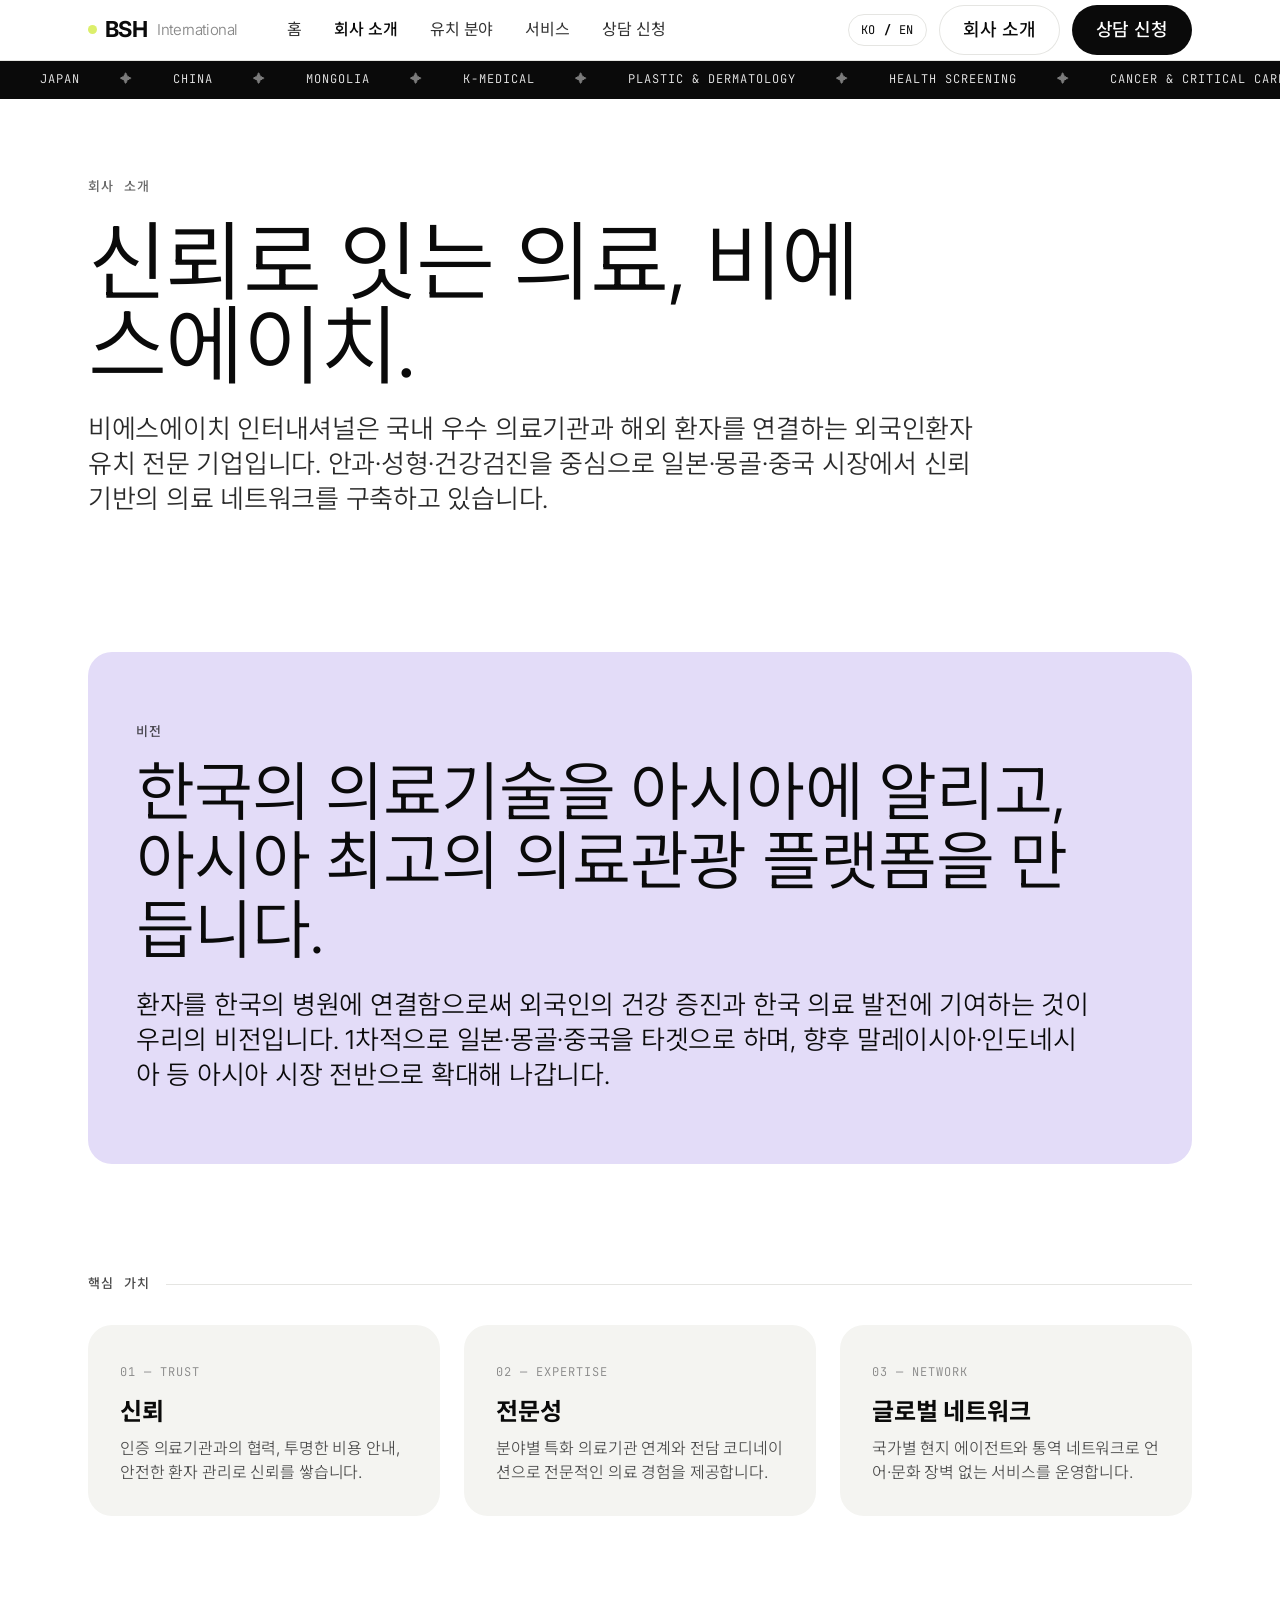
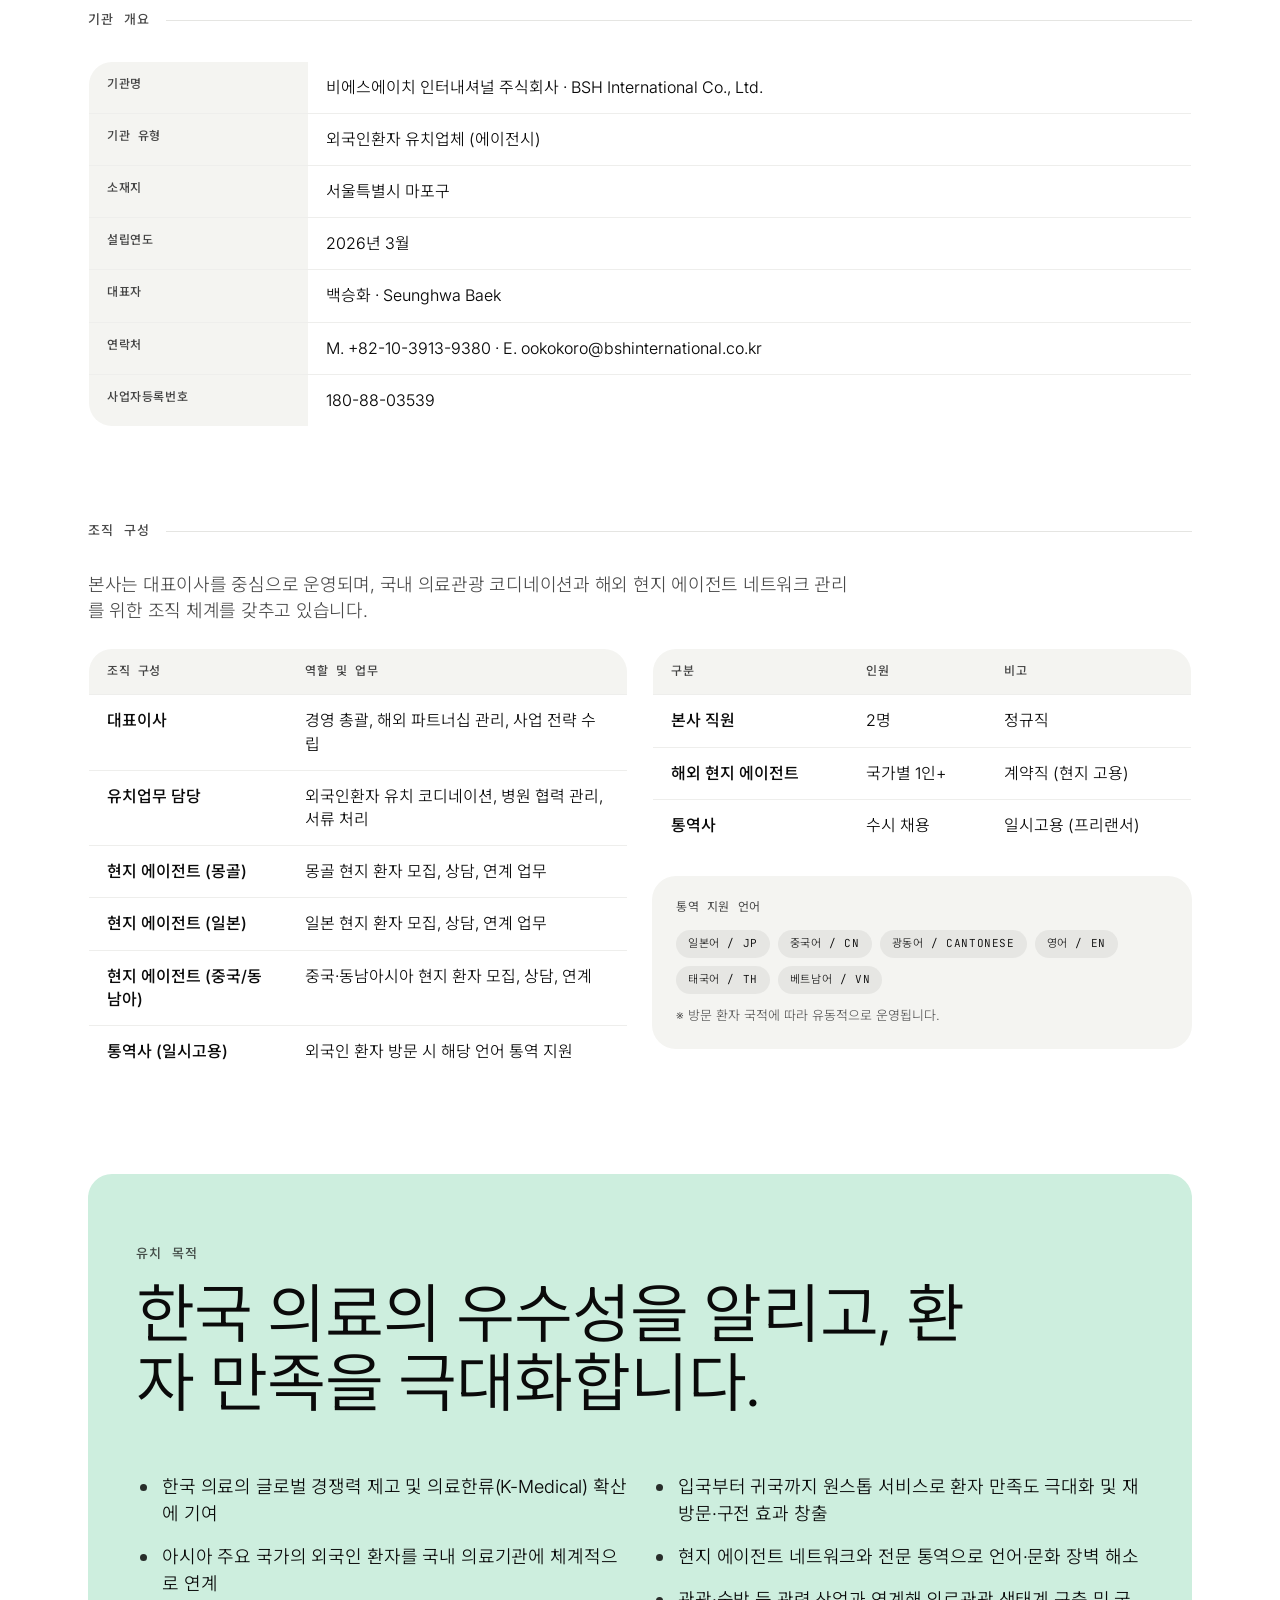
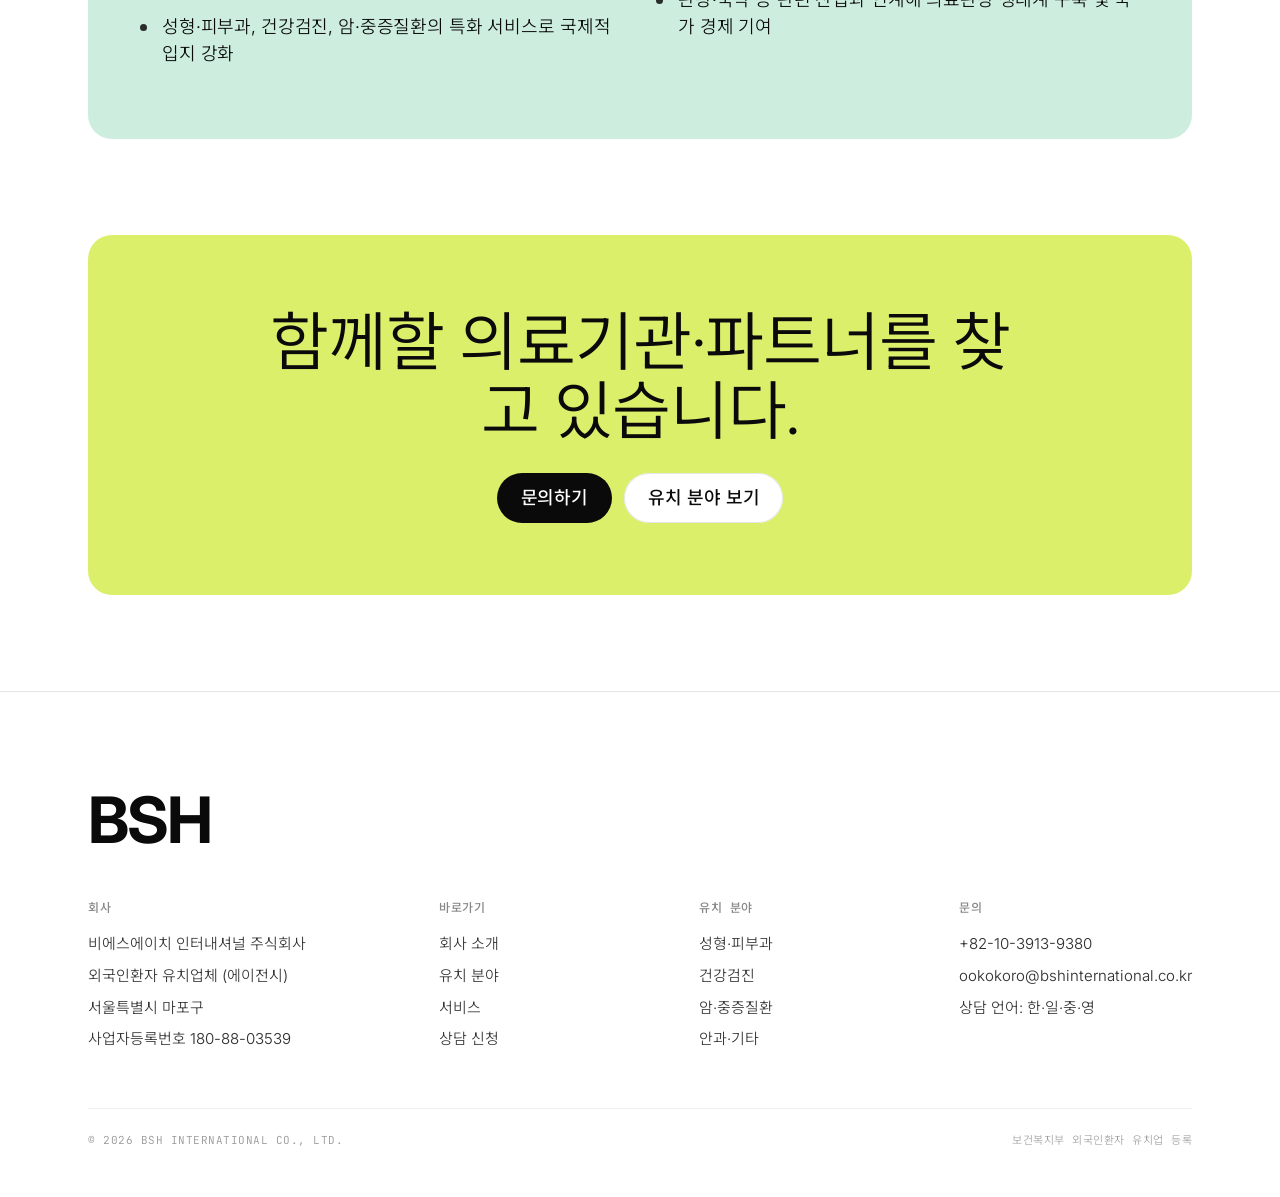
==== about.html @ 9c32248c "Add files via upload" ====
<!DOCTYPE html>
<html lang="ko">
<head>
  <meta charset="UTF-8" />
  <meta name="viewport" content="width=device-width, initial-scale=1.0" />
  <title>회사 소개 — BSH International</title>
  <meta name="description" content="비에스에이치 인터내셔널 회사 소개 — 비전, 핵심가치, 조직, 인력 현황." />
  <link rel="preconnect" href="https://fonts.googleapis.com" />
  <link rel="preconnect" href="https://fonts.gstatic.com" crossorigin />
  <link href="https://fonts.googleapis.com/css2?family=Inter:wght@300..700&family=JetBrains+Mono:wght@400;500;700&family=Noto+Sans+KR:wght@300..700&display=swap" rel="stylesheet" />
  <link rel="stylesheet" href="assets/styles.css" />
</head>
<body data-title-ko="회사 소개 — BSH International" data-title-en="About — BSH International">

  <!-- HERO -->
  <section class="hero">
    <div class="container">
      <p class="eyebrow" data-ko="회사 소개" data-en="About BSH">회사 소개</p>
      <h1 class="display-xl" data-ko="신뢰로 잇는 의료, 비에스에이치." data-en="Medicine connected by trust — BSH.">신뢰로 잇는 의료, 비에스에이치.</h1>
      <p class="lead subhead" data-ko="비에스에이치 인터내셔널은 국내 우수 의료기관과 해외 환자를 연결하는 외국인환자 유치 전문 기업입니다. 안과·성형·건강검진을 중심으로 일본·몽골·중국 시장에서 신뢰 기반의 의료 네트워크를 구축하고 있습니다." data-en="BSH International is a foreign-patient attraction agency linking Korea's leading hospitals with overseas patients. Centered on ophthalmology, plastic surgery and health screening, we are building a trust-based medical network across Japan, Mongolia and China.">비에스에이치 인터내셔널은 국내 우수 의료기관과 해외 환자를 연결하는 외국인환자 유치 전문 기업입니다. 안과·성형·건강검진을 중심으로 일본·몽골·중국 시장에서 신뢰 기반의 의료 네트워크를 구축하고 있습니다.</p>
    </div>
  </section>

  <!-- VISION (lilac block) -->
  <section class="section-tight">
    <div class="container">
      <div class="block block-lilac pad-xl">
        <p class="eyebrow" data-ko="비전" data-en="Our vision">비전</p>
        <h2 class="display-lg" style="max-width:24ch" data-ko="한국의 의료기술을 아시아에 알리고, 아시아 최고의 의료관광 플랫폼을 만듭니다." data-en="Bringing Korea's medical expertise to Asia — and building Asia's leading medical-tourism platform.">한국의 의료기술을 아시아에 알리고, 아시아 최고의 의료관광 플랫폼을 만듭니다.</h2>
        <p class="subhead" style="margin-top:24px;max-width:60ch" data-ko="환자를 한국의 병원에 연결함으로써 외국인의 건강 증진과 한국 의료 발전에 기여하는 것이 우리의 비전입니다. 1차적으로 일본·몽골·중국을 타겟으로 하며, 향후 말레이시아·인도네시아 등 아시아 시장 전반으로 확대해 나갑니다." data-en="By connecting patients with Korean hospitals, we contribute to patients' health and to the advancement of Korean medicine. We begin with Japan, Mongolia and China, then expand across Asia including Malaysia and Indonesia.">환자를 한국의 병원에 연결함으로써 외국인의 건강 증진과 한국 의료 발전에 기여하는 것이 우리의 비전입니다. 1차적으로 일본·몽골·중국을 타겟으로 하며, 향후 말레이시아·인도네시아 등 아시아 시장 전반으로 확대해 나갑니다.</p>
      </div>
    </div>
  </section>

  <!-- CORE VALUES -->
  <section class="section" style="padding-top:48px">
    <div class="container">
      <div class="divider-label">
        <span class="eyebrow muted" data-ko="핵심 가치" data-en="Core values">핵심 가치</span>
      </div>
      <div class="grid grid-3">
        <div class="card soft value-card">
          <span class="num">01 — TRUST</span>
          <h3 class="card-title" style="margin-top:12px" data-ko="신뢰" data-en="Trust">신뢰</h3>
          <p class="body-sm muted" data-ko="인증 의료기관과의 협력, 투명한 비용 안내, 안전한 환자 관리로 신뢰를 쌓습니다." data-en="Built through certified-hospital partnerships, transparent pricing and safe patient management.">인증 의료기관과의 협력, 투명한 비용 안내, 안전한 환자 관리로 신뢰를 쌓습니다.</p>
        </div>
        <div class="card soft value-card">
          <span class="num">02 — EXPERTISE</span>
          <h3 class="card-title" style="margin-top:12px" data-ko="전문성" data-en="Expertise">전문성</h3>
          <p class="body-sm muted" data-ko="분야별 특화 의료기관 연계와 전담 코디네이션으로 전문적인 의료 경험을 제공합니다." data-en="Specialized hospital matching and dedicated coordination deliver a truly professional care experience.">분야별 특화 의료기관 연계와 전담 코디네이션으로 전문적인 의료 경험을 제공합니다.</p>
        </div>
        <div class="card soft value-card">
          <span class="num">03 — NETWORK</span>
          <h3 class="card-title" style="margin-top:12px" data-ko="글로벌 네트워크" data-en="Global network">글로벌 네트워크</h3>
          <p class="body-sm muted" data-ko="국가별 현지 에이전트와 통역 네트워크로 언어·문화 장벽 없는 서비스를 운영합니다." data-en="Local agents and interpreter networks in each market enable service without language or cultural barriers.">국가별 현지 에이전트와 통역 네트워크로 언어·문화 장벽 없는 서비스를 운영합니다.</p>
        </div>
      </div>
    </div>
  </section>

  <!-- COMPANY OVERVIEW TABLE -->
  <section class="section" style="padding-top:0">
    <div class="container">
      <div class="divider-label">
        <span class="eyebrow muted" data-ko="기관 개요" data-en="Company overview">기관 개요</span>
      </div>
      <div class="table-scroll">
        <table class="table wide">
          <tbody>
            <tr><th data-ko="기관명" data-en="Company">기관명</th><td>비에스에이치 인터내셔널 주식회사 · BSH International Co., Ltd.</td></tr>
            <tr><th data-ko="기관 유형" data-en="Type">기관 유형</th><td data-ko="외국인환자 유치업체 (에이전시)" data-en="Foreign-patient attraction agency">외국인환자 유치업체 (에이전시)</td></tr>
            <tr><th data-ko="소재지" data-en="Location">소재지</th><td data-ko="서울특별시 마포구" data-en="Mapo-gu, Seoul, Republic of Korea">서울특별시 마포구</td></tr>
            <tr><th data-ko="설립연도" data-en="Founded">설립연도</th><td data-ko="2026년 3월" data-en="March 2026">2026년 3월</td></tr>
            <tr><th data-ko="대표자" data-en="CEO">대표자</th><td>백승화 · Seunghwa Baek</td></tr>
            <tr><th data-ko="연락처" data-en="Contact">연락처</th><td>M. +82-10-3913-9380 · E. ookokoro@bshinternational.co.kr</td></tr>
            <tr><th data-ko="사업자등록번호" data-en="Business Reg. No.">사업자등록번호</th><td>180-88-03539</td></tr>
          </tbody>
        </table>
      </div>
    </div>
  </section>

  <!-- ORG + PERSONNEL -->
  <section class="section" style="padding-top:0">
    <div class="container">
      <div class="divider-label">
        <span class="eyebrow muted" data-ko="조직 구성" data-en="Organization">조직 구성</span>
      </div>
      <p class="body muted measure" style="margin-bottom:24px" data-ko="본사는 대표이사를 중심으로 운영되며, 국내 의료관광 코디네이션과 해외 현지 에이전트 네트워크 관리를 위한 조직 체계를 갖추고 있습니다." data-en="The company operates around the CEO, with a structure built for domestic medical-tourism coordination and overseas local-agent network management.">본사는 대표이사를 중심으로 운영되며, 국내 의료관광 코디네이션과 해외 현지 에이전트 네트워크 관리를 위한 조직 체계를 갖추고 있습니다.</p>
      <div class="grid grid-2">
        <div class="table-scroll">
          <table class="table wide">
            <thead><tr><th data-ko="조직 구성" data-en="Role">조직 구성</th><th data-ko="역할 및 업무" data-en="Responsibilities">역할 및 업무</th></tr></thead>
            <tbody>
              <tr><td data-ko="대표이사" data-en="CEO">대표이사</td><td data-ko="경영 총괄, 해외 파트너십 관리, 사업 전략 수립" data-en="Overall management, overseas partnerships, business strategy">경영 총괄, 해외 파트너십 관리, 사업 전략 수립</td></tr>
              <tr><td data-ko="유치업무 담당" data-en="Attraction lead">유치업무 담당</td><td data-ko="외국인환자 유치 코디네이션, 병원 협력 관리, 서류 처리" data-en="Patient coordination, hospital partnership management, documentation">외국인환자 유치 코디네이션, 병원 협력 관리, 서류 처리</td></tr>
              <tr><td data-ko="현지 에이전트 (몽골)" data-en="Local agent (Mongolia)">현지 에이전트 (몽골)</td><td data-ko="몽골 현지 환자 모집, 상담, 연계 업무" data-en="Patient recruitment, consultation and referral in Mongolia">몽골 현지 환자 모집, 상담, 연계 업무</td></tr>
              <tr><td data-ko="현지 에이전트 (일본)" data-en="Local agent (Japan)">현지 에이전트 (일본)</td><td data-ko="일본 현지 환자 모집, 상담, 연계 업무" data-en="Patient recruitment, consultation and referral in Japan">일본 현지 환자 모집, 상담, 연계 업무</td></tr>
              <tr><td data-ko="현지 에이전트 (중국/동남아)" data-en="Local agent (China/SE Asia)">현지 에이전트 (중국/동남아)</td><td data-ko="중국·동남아시아 현지 환자 모집, 상담, 연계" data-en="Patient recruitment, consultation and referral in China & SE Asia">중국·동남아시아 현지 환자 모집, 상담, 연계</td></tr>
              <tr><td data-ko="통역사 (일시고용)" data-en="Interpreters (on-call)">통역사 (일시고용)</td><td data-ko="외국인 환자 방문 시 해당 언어 통역 지원" data-en="Language interpretation when patients visit">외국인 환자 방문 시 해당 언어 통역 지원</td></tr>
            </tbody>
          </table>
        </div>
        <div>
          <div class="table-scroll">
            <table class="table wide">
              <thead><tr><th data-ko="구분" data-en="Group">구분</th><th data-ko="인원" data-en="Headcount">인원</th><th data-ko="비고" data-en="Type">비고</th></tr></thead>
              <tbody>
                <tr><td data-ko="본사 직원" data-en="HQ staff">본사 직원</td><td data-ko="2명" data-en="2">2명</td><td data-ko="정규직" data-en="Full-time">정규직</td></tr>
                <tr><td data-ko="해외 현지 에이전트" data-en="Local agents">해외 현지 에이전트</td><td data-ko="국가별 1인+" data-en="1+ per country">국가별 1인+</td><td data-ko="계약직 (현지 고용)" data-en="Contract (local)">계약직 (현지 고용)</td></tr>
                <tr><td data-ko="통역사" data-en="Interpreters">통역사</td><td data-ko="수시 채용" data-en="As needed">수시 채용</td><td data-ko="일시고용 (프리랜서)" data-en="Freelance">일시고용 (프리랜서)</td></tr>
              </tbody>
            </table>
          </div>
          <div class="card soft" style="margin-top:24px">
            <p class="caption muted" data-ko="통역 지원 언어" data-en="Interpretation languages">통역 지원 언어</p>
            <div class="chips">
              <span class="chip">일본어 / JP</span>
              <span class="chip">중국어 / CN</span>
              <span class="chip">광동어 / Cantonese</span>
              <span class="chip">영어 / EN</span>
              <span class="chip">태국어 / TH</span>
              <span class="chip">베트남어 / VN</span>
            </div>
            <p class="form-note" style="margin-top:12px" data-ko="※ 방문 환자 국적에 따라 유동적으로 운영됩니다." data-en="※ Staffed flexibly based on visiting patients' nationalities.">※ 방문 환자 국적에 따라 유동적으로 운영됩니다.</p>
          </div>
        </div>
      </div>
    </div>
  </section>

  <!-- PURPOSE (mint block) -->
  <section class="section" style="padding-top:0">
    <div class="container">
      <div class="block block-mint pad-xl">
        <p class="eyebrow" data-ko="유치 목적" data-en="Our purpose">유치 목적</p>
        <h2 class="display-lg" style="max-width:22ch" data-ko="한국 의료의 우수성을 알리고, 환자 만족을 극대화합니다." data-en="Showcasing Korean medicine while maximizing patient satisfaction.">한국 의료의 우수성을 알리고, 환자 만족을 극대화합니다.</h2>
        <div class="grid grid-2" style="margin-top:40px">
          <ul class="feat-list">
            <li data-ko="한국 의료의 글로벌 경쟁력 제고 및 의료한류(K-Medical) 확산에 기여" data-en="Strengthen the global competitiveness of Korean medicine and spread the K-Medical wave">한국 의료의 글로벌 경쟁력 제고 및 의료한류(K-Medical) 확산에 기여</li>
            <li data-ko="아시아 주요 국가의 외국인 환자를 국내 의료기관에 체계적으로 연계" data-en="Systematically connect patients from key Asian markets with Korean hospitals">아시아 주요 국가의 외국인 환자를 국내 의료기관에 체계적으로 연계</li>
            <li data-ko="성형·피부과, 건강검진, 암·중증질환의 특화 서비스로 국제적 입지 강화" data-en="Reinforce Korea's standing through specialized aesthetics, screening and critical-care services">성형·피부과, 건강검진, 암·중증질환의 특화 서비스로 국제적 입지 강화</li>
          </ul>
          <ul class="feat-list">
            <li data-ko="입국부터 귀국까지 원스톱 서비스로 환자 만족도 극대화 및 재방문·구전 효과 창출" data-en="Maximize satisfaction and word-of-mouth with one-stop service from arrival to return">입국부터 귀국까지 원스톱 서비스로 환자 만족도 극대화 및 재방문·구전 효과 창출</li>
            <li data-ko="현지 에이전트 네트워크와 전문 통역으로 언어·문화 장벽 해소" data-en="Remove language and cultural barriers via local agents and professional interpreters">현지 에이전트 네트워크와 전문 통역으로 언어·문화 장벽 해소</li>
            <li data-ko="관광·숙박 등 관련 산업과 연계해 의료관광 생태계 구축 및 국가 경제 기여" data-en="Build a medical-tourism ecosystem with tourism and hospitality, contributing to the economy">관광·숙박 등 관련 산업과 연계해 의료관광 생태계 구축 및 국가 경제 기여</li>
          </ul>
        </div>
      </div>
    </div>
  </section>

  <!-- CTA -->
  <section class="section" style="padding-top:0">
    <div class="container">
      <div class="block block-lime pad-xl center">
        <h2 class="display-lg" style="margin:0 auto;max-width:20ch" data-ko="함께할 의료기관·파트너를 찾고 있습니다." data-en="We're looking for partner hospitals and agents.">함께할 의료기관·파트너를 찾고 있습니다.</h2>
        <div class="hero-actions" style="justify-content:center;margin-top:28px">
          <a class="btn btn-primary" href="contact.html" data-ko="문의하기" data-en="Get in touch">문의하기</a>
          <a class="btn btn-secondary" href="fields.html" data-ko="유치 분야 보기" data-en="View treatments">유치 분야 보기</a>
        </div>
      </div>
    </div>
  </section>

  <script src="assets/app.js"></script>
</body>
</html>
---- assets/styles.css ----
/* =========================================================
   BSH International — Marketing Design System
   Figma-style: monochrome chrome + pastel color blocks
   ========================================================= */

/* ---------- Tokens ---------- */
:root {
  /* Brand & accent */
  --primary: #0a0a0a;
  --on-primary: #ffffff;
  --accent-magenta: #ec0f7a;

  /* Surface */
  --canvas: #ffffff;
  --inverse-canvas: #0a0a0a;
  --surface-soft: #f4f4f1;
  --hairline: #e5e5e2;
  --hairline-soft: #eeeeec;

  /* Color blocks */
  --block-lime:  #dcef6b;
  --block-lilac: #e3dcf8;
  --block-cream: #f5eee0;
  --block-mint:  #cdeede;
  --block-pink:  #f6d7e7;
  --block-coral: #f8c8b6;
  --block-navy:  #191d45;

  /* Text */
  --ink: #0a0a0a;
  --inverse-ink: #ffffff;
  --on-inverse-soft: rgba(255,255,255,0.16);

  /* Semantic */
  --success: #25a667;
  --overlay-scrim: rgba(0,0,0,0.6);

  /* Spacing (8px base) */
  --s-hair: 1px;
  --s-xxs: 4px;
  --s-xs: 8px;
  --s-sm: 12px;
  --s-md: 16px;
  --s-lg: 24px;
  --s-xl: 32px;
  --s-xxl: 48px;
  --s-section: 96px;

  /* Radius */
  --r-xs: 2px;
  --r-sm: 6px;
  --r-md: 8px;
  --r-lg: 24px;
  --r-xl: 32px;
  --r-pill: 50px;
  --r-full: 9999px;

  /* Container */
  --container: 1200px;

  --sans: "Inter", "Noto Sans KR", "SF Pro Display", "Apple SD Gothic Neo", system-ui, helvetica, sans-serif;
  --mono: "JetBrains Mono", "Noto Sans KR", "SF Mono", menlo, monospace;
}

/* ---------- Reset ---------- */
*, *::before, *::after { box-sizing: border-box; }
html { -webkit-text-size-adjust: 100%; scroll-behavior: smooth; }
body {
  margin: 0;
  background: var(--canvas);
  color: var(--ink);
  font-family: var(--sans);
  font-feature-settings: "kern" 1;
  -webkit-font-smoothing: antialiased;
  text-rendering: optimizeLegibility;
  font-size: 18px;
  font-weight: 320;
  line-height: 1.45;
}
img { max-width: 100%; display: block; }
a { color: inherit; text-decoration: none; }
button { font-family: inherit; cursor: pointer; }
h1, h2, h3, h4, p { margin: 0; }
ul { margin: 0; padding: 0; list-style: none; }

/* ---------- Typography roles ---------- */
.display-xl {
  font-size: 86px; font-weight: 350; line-height: 0.98;
  letter-spacing: -1.72px;
}
.display-lg {
  font-size: 64px; font-weight: 350; line-height: 1.08;
  letter-spacing: -0.96px;
}
.headline {
  font-size: 26px; font-weight: 540; line-height: 1.33;
  letter-spacing: -0.26px;
}
.subhead {
  font-size: 26px; font-weight: 340; line-height: 1.33;
  letter-spacing: -0.26px;
}
.card-title {
  font-size: 24px; font-weight: 700; line-height: 1.43; letter-spacing: 0;
}
.body-lg { font-size: 20px; font-weight: 330; line-height: 1.40; letter-spacing: -0.14px; }
.body    { font-size: 18px; font-weight: 320; line-height: 1.45; letter-spacing: -0.26px; }
.body-sm { font-size: 16px; font-weight: 330; line-height: 1.45; letter-spacing: -0.14px; }
.eyebrow {
  font-family: var(--mono);
  font-size: 13px; font-weight: 500; line-height: 1.3;
  letter-spacing: 1.2px; text-transform: uppercase;
}
.caption {
  font-family: var(--mono);
  font-size: 12px; font-weight: 400; line-height: 1.2;
  letter-spacing: 0.6px; text-transform: uppercase;
}
.muted { color: #4a4a4a; }

/* ---------- Layout ---------- */
.container {
  width: 100%;
  max-width: var(--container);
  margin: 0 auto;
  padding-inline: var(--s-xxl);
}
.section { padding-block: var(--s-section); }
.section-tight { padding-block: 64px; }
.stack > * + * { margin-top: var(--s-lg); }
.measure { max-width: 760px; }
.center { text-align: center; }

/* ---------- Buttons ---------- */
.btn {
  display: inline-flex; align-items: center; justify-content: center;
  gap: 8px;
  font-size: 18px; font-weight: 480; line-height: 1.4; letter-spacing: -0.10px;
  border: none; border-radius: var(--r-pill);
  padding: 12px 24px; min-height: 44px;
  transition: transform .12s ease, opacity .12s ease, background .12s ease;
  white-space: nowrap;
}
.btn:active { transform: scale(0.975); }
.btn-primary { background: var(--primary); color: var(--on-primary); }
.btn-primary:hover { opacity: 0.88; }
.btn-secondary { background: var(--canvas); color: var(--ink); box-shadow: inset 0 0 0 1px var(--hairline); }
.btn-secondary:hover { background: var(--surface-soft); }
.btn-ghost { background: transparent; color: var(--ink); }
.btn-ghost:hover { background: var(--surface-soft); }
.btn-magenta { background: var(--accent-magenta); color: #fff; }
.btn-magenta:hover { opacity: 0.9; }
/* On dark surfaces */
.on-dark .btn-secondary { background: transparent; color: #fff; box-shadow: inset 0 0 0 1px rgba(255,255,255,0.4); }
.on-dark .btn-secondary:hover { background: rgba(255,255,255,0.1); }
.on-dark .btn-primary { background: #fff; color: var(--ink); }

.btn-icon {
  width: 40px; height: 40px; padding: 0; border-radius: var(--r-full);
  background: var(--surface-soft); color: var(--ink);
  display: inline-flex; align-items: center; justify-content: center;
}

/* ---------- Top Nav ---------- */
.nav {
  position: sticky; top: 0; z-index: 100;
  background: var(--canvas);
  border-bottom: 1px solid var(--hairline);
}
.nav-inner {
  max-width: var(--container); margin: 0 auto;
  padding: 0 var(--s-xxl);
  height: 60px;
  display: flex; align-items: center; gap: var(--s-xl);
}
.brand {
  font-size: 22px; font-weight: 700; letter-spacing: -0.6px;
  display: flex; align-items: center; gap: 8px;
}
.brand .dot { width: 9px; height: 9px; border-radius: 50%; background: var(--block-lime); }
.nav-links { display: flex; gap: 4px; margin-left: 4px; }
.nav-links a {
  font-size: 16px; font-weight: 400; letter-spacing: -0.1px;
  padding: 8px 14px; border-radius: var(--r-full);
  color: #333;
}
.nav-links a:hover { background: var(--surface-soft); color: var(--ink); }
.nav-links a.active { color: var(--ink); font-weight: 500; }
.nav-right { margin-left: auto; display: flex; align-items: center; gap: var(--s-sm); }
.lang-toggle {
  font-family: var(--mono); font-size: 12px; letter-spacing: 0.6px;
  background: transparent; border: 1px solid var(--hairline);
  border-radius: var(--r-pill); padding: 7px 12px; color: var(--ink);
}
.lang-toggle:hover { background: var(--surface-soft); }
.lang-toggle b { font-weight: 700; }
.nav-cta { display: flex; gap: var(--s-sm); }
.hamburger { display: none; background: transparent; border: none; padding: 8px; }
.hamburger span { display: block; width: 22px; height: 2px; background: var(--ink); margin: 4px 0; transition: .2s; }

/* Mobile overlay */
.mobile-menu {
  display: none; position: fixed; inset: 60px 0 0 0; z-index: 99;
  background: var(--canvas); padding: var(--s-xxl);
  flex-direction: column; gap: var(--s-md);
}
.mobile-menu.open { display: flex; }
.mobile-menu a { font-size: 28px; font-weight: 360; letter-spacing: -0.6px; }
.mobile-menu .mob-cta { margin-top: var(--s-lg); display: flex; flex-direction: column; gap: var(--s-sm); }
.mobile-menu .btn { width: 100%; }

/* ---------- Marquee ---------- */
.marquee {
  background: var(--inverse-canvas); color: var(--inverse-ink);
  height: 38px; overflow: hidden; display: flex; align-items: center;
}
.marquee-track {
  display: flex; gap: 40px; white-space: nowrap;
  animation: scroll-x 32s linear infinite;
  padding-left: 40px;
}
.marquee-track span {
  font-family: var(--mono); font-size: 12px; letter-spacing: 1px;
  text-transform: uppercase; opacity: 0.92;
  display: inline-flex; align-items: center; gap: 40px;
}
.marquee-track span::after { content: "✦"; opacity: 0.5; }
@keyframes scroll-x { to { transform: translateX(-50%); } }
@media (prefers-reduced-motion: reduce) { .marquee-track { animation: none; } }

/* ---------- Hero ---------- */
.hero { padding-top: 80px; padding-bottom: 72px; }
.hero .eyebrow { color: #6a6a6a; margin-bottom: var(--s-lg); }
.hero h1 { max-width: 16ch; }
.hero .lead { max-width: 56ch; margin-top: var(--s-lg); color: #2a2a2a; }
.hero-actions { display: flex; gap: var(--s-sm); margin-top: var(--s-xl); flex-wrap: wrap; }

/* ---------- Color block sections (signature) ---------- */
.block {
  border-radius: var(--r-lg);
  padding: var(--s-xxl);
  margin-block: 0;
}
.block.pad-xl { padding: 72px var(--s-xxl); }
.block-lime  { background: var(--block-lime); }
.block-lilac { background: var(--block-lilac); }
.block-cream { background: var(--block-cream); }
.block-mint  { background: var(--block-mint); }
.block-pink  { background: var(--block-pink); }
.block-coral { background: var(--block-coral); }
.block-navy  { background: var(--block-navy); color: var(--inverse-ink); }
.block .eyebrow { opacity: 0.7; margin-bottom: var(--s-md); }
.block-navy .eyebrow { opacity: 0.6; }

/* Grid helpers */
.grid { display: grid; gap: var(--s-lg); }
.grid-2 { grid-template-columns: repeat(2, 1fr); }
.grid-3 { grid-template-columns: repeat(3, 1fr); }
.grid-4 { grid-template-columns: repeat(4, 1fr); }
.block-split { display: grid; grid-template-columns: 1fr 1fr; gap: var(--s-xxl); align-items: center; }

/* ---------- Cards ---------- */
.card {
  background: var(--canvas);
  border: 1px solid var(--hairline);
  border-radius: var(--r-lg);
  padding: var(--s-lg);
}
.card.soft { background: var(--surface-soft); border: none; }
.card .eyebrow { color: #6a6a6a; margin-bottom: var(--s-md); }
.card h3 { margin-bottom: var(--s-xs); }
.value-card { padding: var(--s-xl); }
.value-card .num { font-family: var(--mono); font-size: 12px; letter-spacing: 1px; color: #888; }

/* stat */
.stat-num { font-size: 56px; font-weight: 360; letter-spacing: -1.2px; line-height: 1; }
.stat-num.on-light { color: var(--ink); }

/* bullet list inside blocks/cards */
.feat-list li {
  position: relative; padding-left: 26px; margin-top: var(--s-md);
  font-size: 18px; font-weight: 330; line-height: 1.5; letter-spacing: -0.14px;
}
.feat-list li::before {
  content: ""; position: absolute; left: 4px; top: 11px;
  width: 7px; height: 7px; border-radius: 50%; background: currentColor; opacity: 0.85;
}
.feat-list.tight li { font-size: 16px; }

/* tag chips */
.chips { display: flex; flex-wrap: wrap; gap: 8px; margin-top: var(--s-md); }
.chip {
  font-family: var(--mono); font-size: 11px; letter-spacing: 0.6px; text-transform: uppercase;
  padding: 6px 12px; border-radius: var(--r-pill);
  background: rgba(0,0,0,0.06);
}
.block-navy .chip, .on-dark .chip { background: rgba(255,255,255,0.14); }

/* ---------- Tables ---------- */
.table {
  width: 100%; border-collapse: collapse; font-size: 16px;
  border: 1px solid var(--hairline); border-radius: var(--r-lg); overflow: hidden;
}
.table th, .table td {
  text-align: left; padding: 14px 18px; border-bottom: 1px solid var(--hairline-soft);
  vertical-align: top; font-weight: 330;
}
.table th {
  font-family: var(--mono); font-size: 12px; letter-spacing: 0.6px; text-transform: uppercase;
  background: var(--surface-soft); font-weight: 500; color: #444;
  white-space: nowrap;
}
.table tr:last-child td { border-bottom: none; }
.table td:first-child { font-weight: 500; white-space: nowrap; }
.table.wide td:first-child { white-space: normal; }

/* ---------- Forms ---------- */
.form { display: grid; gap: var(--s-md); }
.form-row { display: grid; grid-template-columns: 1fr 1fr; gap: var(--s-md); }
.field label {
  display: block; font-size: 14px; font-weight: 500; margin-bottom: 6px; letter-spacing: -0.1px;
}
.field input, .field select, .field textarea {
  width: 100%; font-family: inherit; font-size: 16px; color: var(--ink);
  background: var(--canvas); border: 1px solid var(--hairline);
  border-radius: var(--r-md); padding: 12px 14px; min-height: 48px;
  transition: box-shadow .12s ease, border-color .12s ease;
}
.field textarea { min-height: 120px; resize: vertical; }
.field input:focus, .field select:focus, .field textarea:focus {
  outline: none; border-color: var(--ink); box-shadow: 0 0 0 3px rgba(0,0,0,0.08);
}
.form-note { font-size: 13px; color: #555; }
.form-success {
  display: none; background: rgba(255,255,255,0.7); border-radius: var(--r-md);
  padding: var(--s-lg); font-size: 16px;
}
.form-success.show { display: block; }

/* ---------- Footer ---------- */
.footer { background: var(--canvas); border-top: 1px solid var(--hairline); }
.footer-inner { max-width: var(--container); margin: 0 auto; padding: var(--s-section) var(--s-xxl) 48px; }
.footer-wordmark { font-size: 64px; font-weight: 700; letter-spacing: -2px; line-height: 1; margin-bottom: var(--s-xxl); }
.footer-grid { display: grid; grid-template-columns: 1.4fr 1fr 1fr 1fr; gap: var(--s-xl); }
.footer-col h4 {
  font-family: var(--mono); font-size: 12px; letter-spacing: 0.6px; text-transform: uppercase;
  color: #888; font-weight: 500; margin-bottom: var(--s-md);
}
.footer-col a, .footer-col p { display: block; font-size: 15px; font-weight: 330; color: #333; margin-bottom: 10px; }
.footer-col a:hover { color: var(--ink); }
.footer-bottom {
  margin-top: var(--s-xxl); padding-top: var(--s-lg); border-top: 1px solid var(--hairline-soft);
  display: flex; justify-content: space-between; flex-wrap: wrap; gap: var(--s-md);
  font-family: var(--mono); font-size: 11px; letter-spacing: 0.5px; text-transform: uppercase; color: #999;
}

/* ---------- Decorative ---------- */
.poster-art { display: grid; gap: 10px; }
.note {
  border-radius: var(--r-sm); padding: 16px 18px; font-weight: 400; font-size: 15px;
  box-shadow: 0 4px 16px rgba(0,0,0,0.06);
}
.note .k { font-family: var(--mono); font-size: 10px; letter-spacing: 0.6px; text-transform: uppercase; opacity: 0.6; display:block; margin-bottom: 6px;}

.divider-label { display: flex; align-items: center; gap: 16px; margin-bottom: var(--s-xl); }
.divider-label::after { content:""; height:1px; background: var(--hairline); flex: 1; }

/* ---------- Responsive ---------- */
@media (max-width: 1024px) {
  .display-xl { font-size: 64px; letter-spacing: -1.2px; }
  .display-lg { font-size: 48px; letter-spacing: -0.8px; }
  .footer-grid { grid-template-columns: 1fr 1fr; }
  .footer-wordmark { font-size: 48px; }
}
@media (max-width: 960px) {
  .nav-links { display: none; }
  .nav-cta { display: none; }
  .hamburger { display: block; }
  .grid-4 { grid-template-columns: repeat(2, 1fr); }
  .grid-3 { grid-template-columns: 1fr; }
  .block-split { grid-template-columns: 1fr; gap: var(--s-xl); }
}
@media (max-width: 768px) {
  .container { padding-inline: var(--s-lg); }
  .nav-inner { padding-inline: var(--s-lg); }
  .section { padding-block: 64px; }
  .hero { padding-top: 56px; padding-bottom: 48px; }
  .block { border-radius: 0; margin-inline: calc(-1 * var(--s-lg)); padding: var(--s-xl) var(--s-lg); }
  .block.pad-xl { padding: 48px var(--s-lg); }
  .grid-2, .grid-4 { grid-template-columns: 1fr; }
  .form-row { grid-template-columns: 1fr; }
  .footer-inner { padding: 64px var(--s-lg) 40px; }
  .table-scroll { overflow-x: auto; }
}
@media (max-width: 560px) {
  .display-xl { font-size: 44px; letter-spacing: -0.8px; }
  .display-lg { font-size: 36px; letter-spacing: -0.6px; }
  .headline, .subhead { font-size: 22px; }
  .hero-actions .btn { width: 100%; }
  .footer-grid { grid-template-columns: 1fr; }
  .footer-wordmark { font-size: 40px; }
}
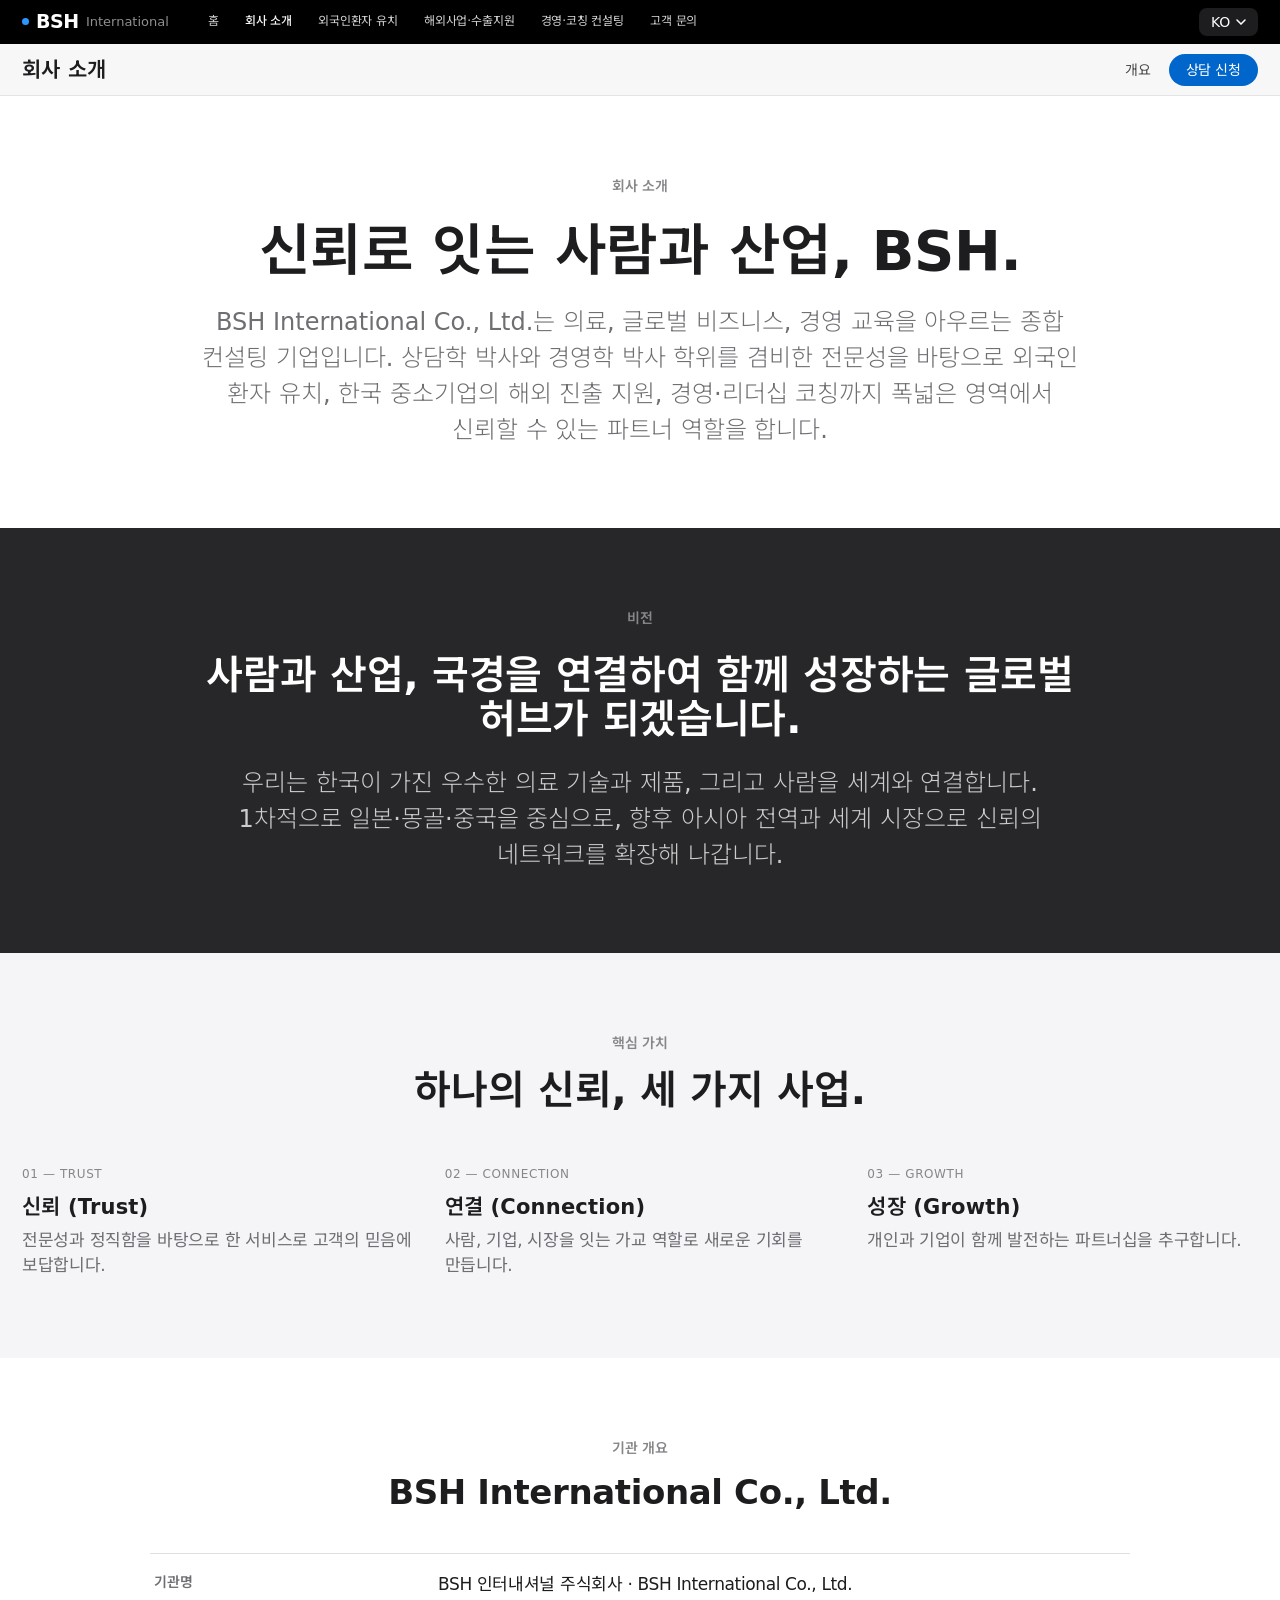
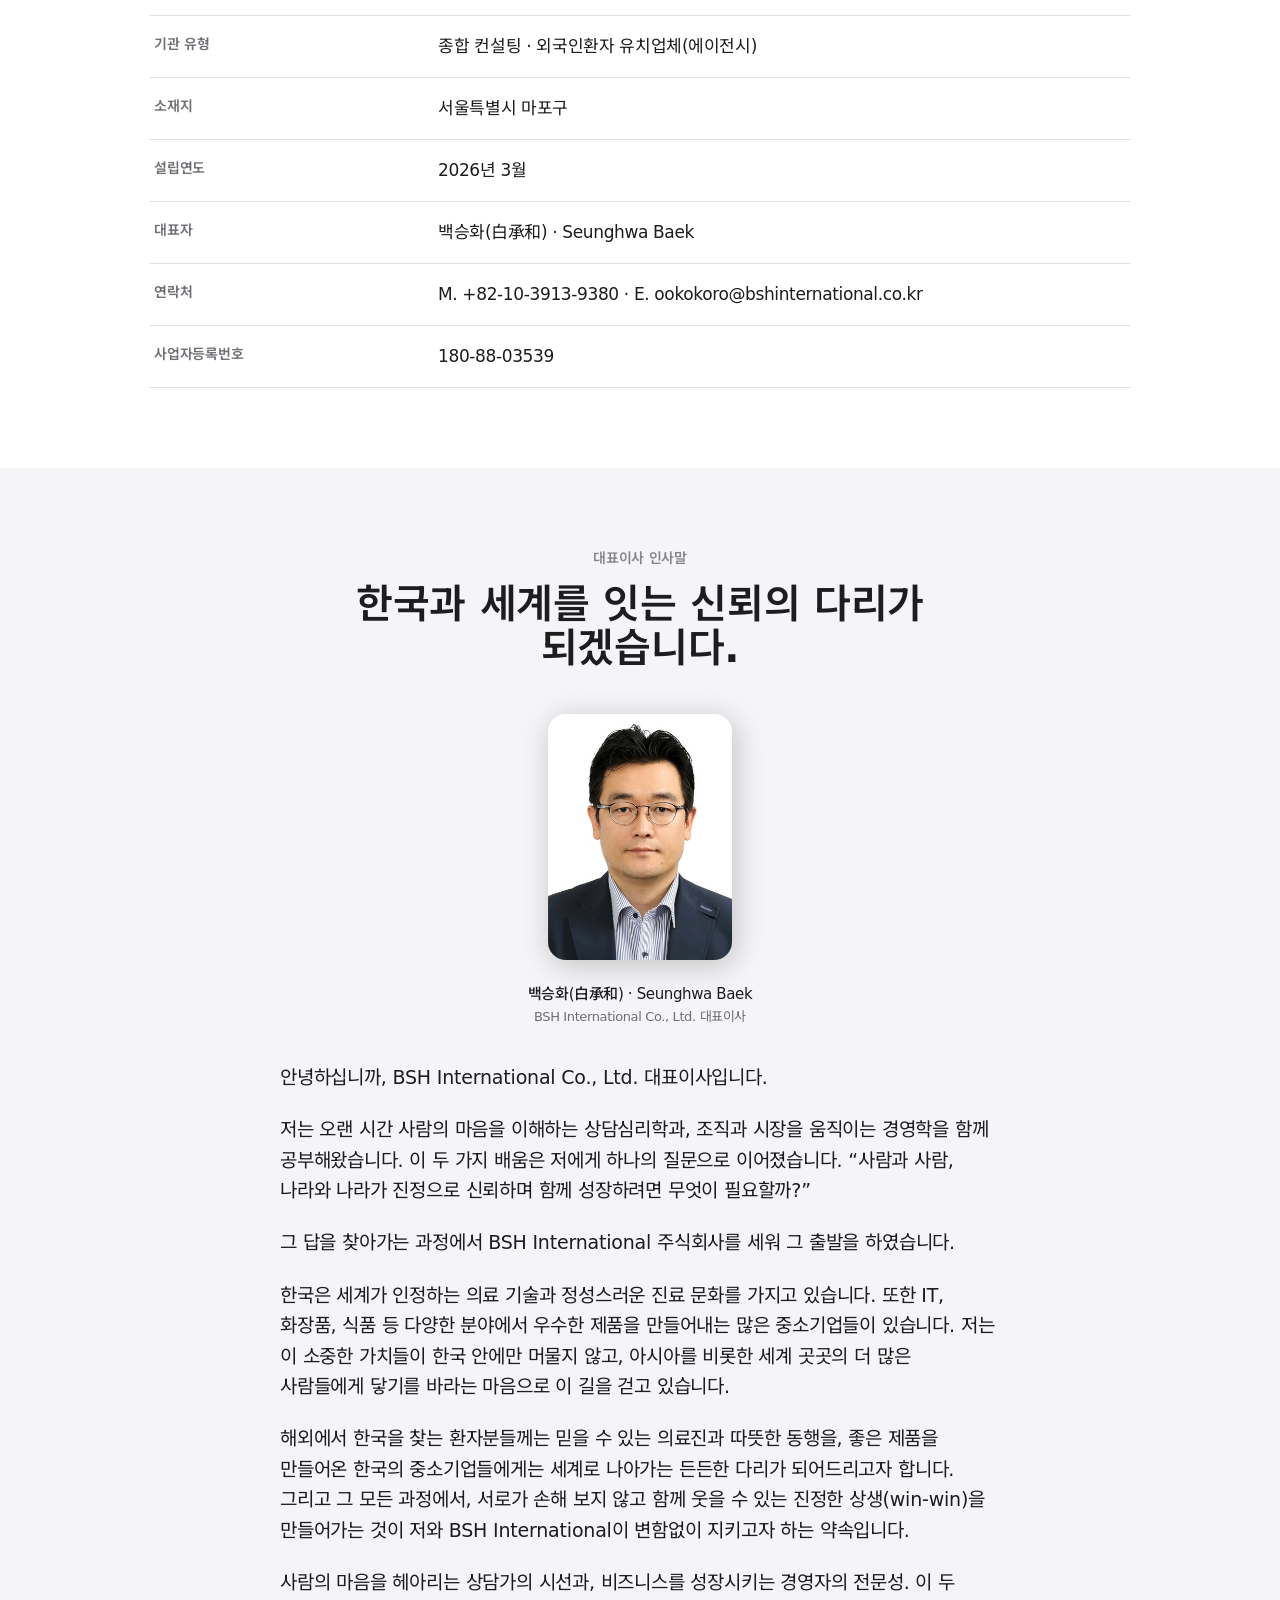
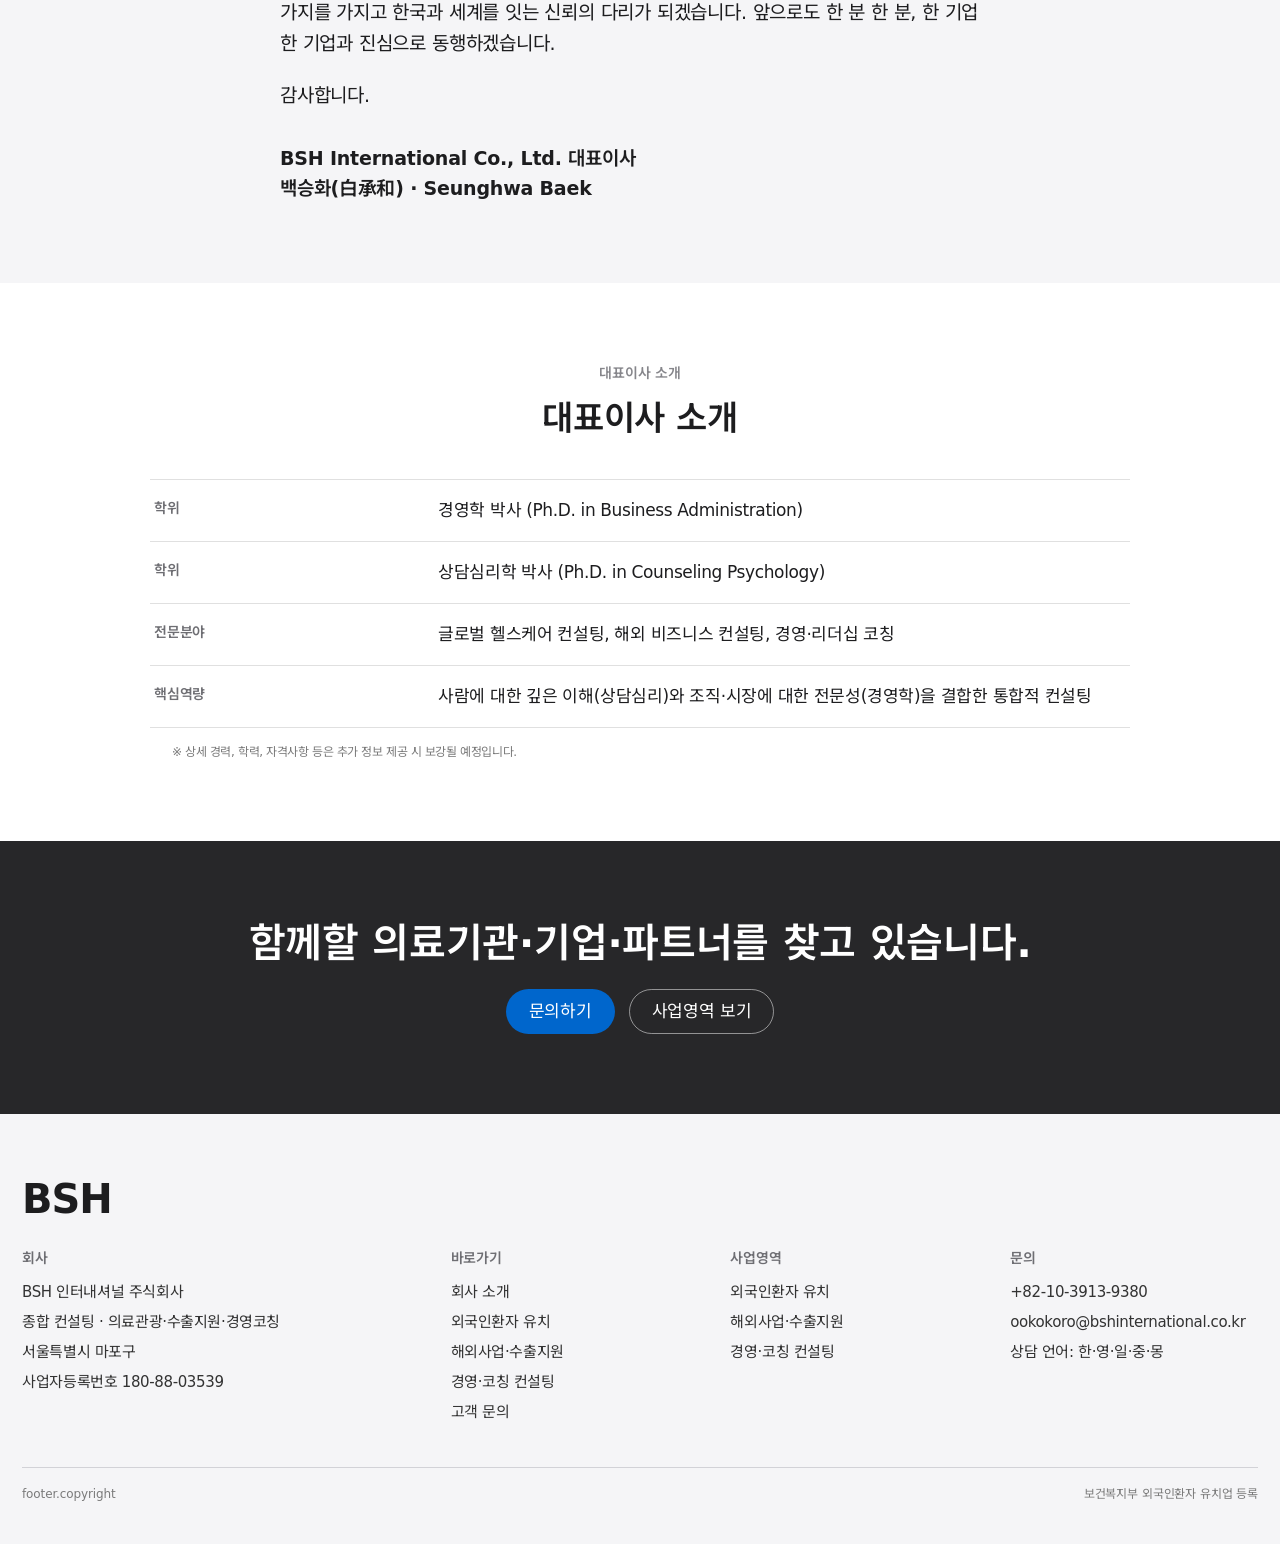
==== commit 38e68029: "update" ====
--- a/about.html
+++ b/about.html
@@ -4,166 +4,123 @@
   <meta charset="UTF-8" />
   <meta name="viewport" content="width=device-width, initial-scale=1.0" />
   <title>회사 소개 — BSH International</title>
-  <meta name="description" content="비에스에이치 인터내셔널 회사 소개 — 비전, 핵심가치, 조직, 인력 현황." />
+  <meta name="description" content="BSH International 회사 소개 — 비전, 핵심가치, 기관 개요, 대표이사 인사말과 프로필." />
   <link rel="preconnect" href="https://fonts.googleapis.com" />
   <link rel="preconnect" href="https://fonts.gstatic.com" crossorigin />
-  <link href="https://fonts.googleapis.com/css2?family=Inter:wght@300..700&family=JetBrains+Mono:wght@400;500;700&family=Noto+Sans+KR:wght@300..700&display=swap" rel="stylesheet" />
+  <link href="https://fonts.googleapis.com/css2?family=Inter:wght@300;400;500;600;700&family=Noto+Sans+KR:wght@300;400;500;600;700&display=swap" rel="stylesheet" />
   <link rel="stylesheet" href="assets/styles.css" />
 </head>
-<body data-title-ko="회사 소개 — BSH International" data-title-en="About — BSH International">
+<body data-title-key="about.title" data-subnav-key="nav.about">
 
   <!-- HERO -->
-  <section class="hero">
-    <div class="container">
-      <p class="eyebrow" data-ko="회사 소개" data-en="About BSH">회사 소개</p>
-      <h1 class="display-xl" data-ko="신뢰로 잇는 의료, 비에스에이치." data-en="Medicine connected by trust — BSH.">신뢰로 잇는 의료, 비에스에이치.</h1>
-      <p class="lead subhead" data-ko="비에스에이치 인터내셔널은 국내 우수 의료기관과 해외 환자를 연결하는 외국인환자 유치 전문 기업입니다. 안과·성형·건강검진을 중심으로 일본·몽골·중국 시장에서 신뢰 기반의 의료 네트워크를 구축하고 있습니다." data-en="BSH International is a foreign-patient attraction agency linking Korea's leading hospitals with overseas patients. Centered on ophthalmology, plastic surgery and health screening, we are building a trust-based medical network across Japan, Mongolia and China.">비에스에이치 인터내셔널은 국내 우수 의료기관과 해외 환자를 연결하는 외국인환자 유치 전문 기업입니다. 안과·성형·건강검진을 중심으로 일본·몽골·중국 시장에서 신뢰 기반의 의료 네트워크를 구축하고 있습니다.</p>
+  <section class="tile tile-light">
+    <div class="tile-center stack-hero">
+      <span class="section-label" data-i18n="about.hero_eyebrow">회사 소개</span>
+      <h1 class="t-hero" data-i18n="about.hero_h1">신뢰로 잇는 사람과 산업, BSH.</h1>
+      <p class="t-lead-airy muted lead-measure" data-i18n="about.hero_lead">BSH International Co., Ltd.는 의료, 글로벌 비즈니스, 경영 교육을 아우르는 종합 컨설팅 기업입니다. 상담학 박사와 경영학 박사 학위를 겸비한 전문성을 바탕으로 외국인 환자 유치, 한국 중소기업의 해외 진출 지원, 경영·리더십 코칭까지 폭넓은 영역에서 신뢰할 수 있는 파트너 역할을 합니다.</p>
     </div>
   </section>
 
-  <!-- VISION (lilac block) -->
-  <section class="section-tight">
-    <div class="container">
-      <div class="block block-lilac pad-xl">
-        <p class="eyebrow" data-ko="비전" data-en="Our vision">비전</p>
-        <h2 class="display-lg" style="max-width:24ch" data-ko="한국의 의료기술을 아시아에 알리고, 아시아 최고의 의료관광 플랫폼을 만듭니다." data-en="Bringing Korea's medical expertise to Asia — and building Asia's leading medical-tourism platform.">한국의 의료기술을 아시아에 알리고, 아시아 최고의 의료관광 플랫폼을 만듭니다.</h2>
-        <p class="subhead" style="margin-top:24px;max-width:60ch" data-ko="환자를 한국의 병원에 연결함으로써 외국인의 건강 증진과 한국 의료 발전에 기여하는 것이 우리의 비전입니다. 1차적으로 일본·몽골·중국을 타겟으로 하며, 향후 말레이시아·인도네시아 등 아시아 시장 전반으로 확대해 나갑니다." data-en="By connecting patients with Korean hospitals, we contribute to patients' health and to the advancement of Korean medicine. We begin with Japan, Mongolia and China, then expand across Asia including Malaysia and Indonesia.">환자를 한국의 병원에 연결함으로써 외국인의 건강 증진과 한국 의료 발전에 기여하는 것이 우리의 비전입니다. 1차적으로 일본·몽골·중국을 타겟으로 하며, 향후 말레이시아·인도네시아 등 아시아 시장 전반으로 확대해 나갑니다.</p>
-      </div>
+  <!-- VISION (dark) -->
+  <section class="tile tile-dark on-dark">
+    <div class="tile-center stack-hero">
+      <span class="section-label" data-i18n="about.vision_eyebrow">비전</span>
+      <h2 class="t-display" data-i18n="about.vision_h2">사람과 산업, 국경을 연결하여 함께 성장하는 글로벌 허브가 되겠습니다.</h2>
+      <p class="t-lead-airy muted lead-measure" data-i18n="about.vision_d">우리는 한국이 가진 우수한 의료 기술과 제품, 그리고 사람을 세계와 연결합니다. 1차적으로 일본·몽골·중국을 중심으로, 향후 아시아 전역과 세계 시장으로 신뢰의 네트워크를 확장해 나갑니다.</p>
     </div>
   </section>
 
-  <!-- CORE VALUES -->
-  <section class="section" style="padding-top:48px">
-    <div class="container">
-      <div class="divider-label">
-        <span class="eyebrow muted" data-ko="핵심 가치" data-en="Core values">핵심 가치</span>
-      </div>
-      <div class="grid grid-3">
-        <div class="card soft value-card">
+  <!-- CORE VALUES (parchment) -->
+  <section class="tile tile-parchment">
+    <div class="tile-inner" style="text-align:center">
+      <span class="section-label" data-i18n="about.values_eyebrow">핵심 가치</span>
+      <h2 class="t-display" style="margin-bottom:48px" data-i18n="home.biz_h2">하나의 신뢰, 세 가지 사업.</h2>
+      <div class="triplet">
+        <div>
           <span class="num">01 — TRUST</span>
-          <h3 class="card-title" style="margin-top:12px" data-ko="신뢰" data-en="Trust">신뢰</h3>
-          <p class="body-sm muted" data-ko="인증 의료기관과의 협력, 투명한 비용 안내, 안전한 환자 관리로 신뢰를 쌓습니다." data-en="Built through certified-hospital partnerships, transparent pricing and safe patient management.">인증 의료기관과의 협력, 투명한 비용 안내, 안전한 환자 관리로 신뢰를 쌓습니다.</p>
+          <h3 class="t-tagline" data-i18n="home.value1_t">신뢰 (Trust)</h3>
+          <p class="t-body muted" data-i18n="home.value1_d">전문성과 정직함을 바탕으로 한 서비스로 고객의 믿음에 보답합니다.</p>
         </div>
-        <div class="card soft value-card">
-          <span class="num">02 — EXPERTISE</span>
-          <h3 class="card-title" style="margin-top:12px" data-ko="전문성" data-en="Expertise">전문성</h3>
-          <p class="body-sm muted" data-ko="분야별 특화 의료기관 연계와 전담 코디네이션으로 전문적인 의료 경험을 제공합니다." data-en="Specialized hospital matching and dedicated coordination deliver a truly professional care experience.">분야별 특화 의료기관 연계와 전담 코디네이션으로 전문적인 의료 경험을 제공합니다.</p>
+        <div>
+          <span class="num">02 — CONNECTION</span>
+          <h3 class="t-tagline" data-i18n="home.value2_t">연결 (Connection)</h3>
+          <p class="t-body muted" data-i18n="home.value2_d">사람, 기업, 시장을 잇는 가교 역할로 새로운 기회를 만듭니다.</p>
         </div>
-        <div class="card soft value-card">
-          <span class="num">03 — NETWORK</span>
-          <h3 class="card-title" style="margin-top:12px" data-ko="글로벌 네트워크" data-en="Global network">글로벌 네트워크</h3>
-          <p class="body-sm muted" data-ko="국가별 현지 에이전트와 통역 네트워크로 언어·문화 장벽 없는 서비스를 운영합니다." data-en="Local agents and interpreter networks in each market enable service without language or cultural barriers.">국가별 현지 에이전트와 통역 네트워크로 언어·문화 장벽 없는 서비스를 운영합니다.</p>
+        <div>
+          <span class="num">03 — GROWTH</span>
+          <h3 class="t-tagline" data-i18n="home.value3_t">성장 (Growth)</h3>
+          <p class="t-body muted" data-i18n="home.value3_d">개인과 기업이 함께 발전하는 파트너십을 추구합니다.</p>
         </div>
       </div>
     </div>
   </section>
 
-  <!-- COMPANY OVERVIEW TABLE -->
-  <section class="section" style="padding-top:0">
-    <div class="container">
-      <div class="divider-label">
-        <span class="eyebrow muted" data-ko="기관 개요" data-en="Company overview">기관 개요</span>
-      </div>
-      <div class="table-scroll">
-        <table class="table wide">
-          <tbody>
-            <tr><th data-ko="기관명" data-en="Company">기관명</th><td>비에스에이치 인터내셔널 주식회사 · BSH International Co., Ltd.</td></tr>
-            <tr><th data-ko="기관 유형" data-en="Type">기관 유형</th><td data-ko="외국인환자 유치업체 (에이전시)" data-en="Foreign-patient attraction agency">외국인환자 유치업체 (에이전시)</td></tr>
-            <tr><th data-ko="소재지" data-en="Location">소재지</th><td data-ko="서울특별시 마포구" data-en="Mapo-gu, Seoul, Republic of Korea">서울특별시 마포구</td></tr>
-            <tr><th data-ko="설립연도" data-en="Founded">설립연도</th><td data-ko="2026년 3월" data-en="March 2026">2026년 3월</td></tr>
-            <tr><th data-ko="대표자" data-en="CEO">대표자</th><td>백승화 · Seunghwa Baek</td></tr>
-            <tr><th data-ko="연락처" data-en="Contact">연락처</th><td>M. +82-10-3913-9380 · E. ookokoro@bshinternational.co.kr</td></tr>
-            <tr><th data-ko="사업자등록번호" data-en="Business Reg. No.">사업자등록번호</th><td>180-88-03539</td></tr>
-          </tbody>
-        </table>
+  <!-- COMPANY OVERVIEW (light) -->
+  <section class="tile tile-light">
+    <div class="tile-inner" style="text-align:center">
+      <span class="section-label" data-i18n="about.overview_eyebrow">기관 개요</span>
+      <h2 class="t-section" style="margin-bottom:40px">BSH International Co., Ltd.</h2>
+    </div>
+    <dl class="spec">
+      <div class="spec-row"><dt data-i18n="about.ov_name_h">기관명</dt><dd>BSH 인터내셔널 주식회사 · BSH International Co., Ltd.</dd></div>
+      <div class="spec-row"><dt data-i18n="about.ov_type_h">기관 유형</dt><dd data-i18n="about.ov_type_v">종합 컨설팅 · 외국인환자 유치업체(에이전시)</dd></div>
+      <div class="spec-row"><dt data-i18n="about.ov_loc_h">소재지</dt><dd data-i18n="about.ov_loc_v">서울특별시 마포구</dd></div>
+      <div class="spec-row"><dt data-i18n="about.ov_found_h">설립연도</dt><dd data-i18n="about.ov_found_v">2026년 3월</dd></div>
+      <div class="spec-row"><dt data-i18n="about.ov_ceo_h">대표자</dt><dd>백승화(白承和) · Seunghwa Baek</dd></div>
+      <div class="spec-row"><dt data-i18n="about.ov_contact_h">연락처</dt><dd>M. +82-10-3913-9380 · E. ookokoro@bshinternational.co.kr</dd></div>
+      <div class="spec-row"><dt data-i18n="about.ov_reg_h">사업자등록번호</dt><dd>180-88-03539</dd></div>
+    </dl>
+  </section>
+
+  <!-- CEO MESSAGE (parchment) -->
+  <section class="tile tile-parchment" id="ceo">
+    <div class="tile-inner" style="text-align:center">
+      <span class="section-label" data-i18n="about.ceo_eyebrow">대표이사 인사말</span>
+      <h2 class="t-display" style="max-width:22ch;margin:0 auto 44px" data-i18n="about.ceo_h2">한국과 세계를 잇는 신뢰의 다리가 되겠습니다.</h2>
+    </div>
+    <figure class="ceo-figure">
+      <img src="assets/ceo.jpg" alt="대표이사 백승화" loading="lazy" />
+      <figcaption>백승화(白承和) · Seunghwa Baek<br /><span data-i18n="about.ceo_sign">BSH International Co., Ltd. 대표이사</span></figcaption>
+    </figure>
+    <div class="prose">
+      <p data-i18n="about.ceo_p1">안녕하십니까, BSH International Co., Ltd. 대표이사입니다.</p>
+      <p data-i18n="about.ceo_p2">저는 오랜 시간 사람의 마음을 이해하는 상담심리학과, 조직과 시장을 움직이는 경영학을 함께 공부해왔습니다. 이 두 가지 배움은 저에게 하나의 질문으로 이어졌습니다. “사람과 사람, 나라와 나라가 진정으로 신뢰하며 함께 성장하려면 무엇이 필요할까?”</p>
+      <p data-i18n="about.ceo_p3">그 답을 찾아가는 과정에서 BSH International 주식회사를 세워 그 출발을 하였습니다.</p>
+      <p data-i18n="about.ceo_p4">한국은 세계가 인정하는 의료 기술과 정성스러운 진료 문화를 가지고 있습니다. 또한 IT, 화장품, 식품 등 다양한 분야에서 우수한 제품을 만들어내는 많은 중소기업들이 있습니다. 저는 이 소중한 가치들이 한국 안에만 머물지 않고, 아시아를 비롯한 세계 곳곳의 더 많은 사람들에게 닿기를 바라는 마음으로 이 길을 걷고 있습니다.</p>
+      <p data-i18n="about.ceo_p5">해외에서 한국을 찾는 환자분들께는 믿을 수 있는 의료진과 따뜻한 동행을, 좋은 제품을 만들어온 한국의 중소기업들에게는 세계로 나아가는 든든한 다리가 되어드리고자 합니다. 그리고 그 모든 과정에서, 서로가 손해 보지 않고 함께 웃을 수 있는 진정한 상생(win-win)을 만들어가는 것이 저와 BSH International이 변함없이 지키고자 하는 약속입니다.</p>
+      <p data-i18n="about.ceo_p6">사람의 마음을 헤아리는 상담가의 시선과, 비즈니스를 성장시키는 경영자의 전문성. 이 두 가지를 가지고 한국과 세계를 잇는 신뢰의 다리가 되겠습니다. 앞으로도 한 분 한 분, 한 기업 한 기업과 진심으로 동행하겠습니다.</p>
+      <p data-i18n="about.ceo_p7">감사합니다.</p>
+      <p class="sign"><span data-i18n="about.ceo_sign">BSH International Co., Ltd. 대표이사</span><br />백승화(白承和) · Seunghwa Baek</p>
+    </div>
+  </section>
+
+  <!-- CEO PROFILE (light) -->
+  <section class="tile tile-light">
+    <div class="tile-inner" style="text-align:center">
+      <span class="section-label" data-i18n="about.profile_eyebrow">대표이사 소개</span>
+      <h2 class="t-section" style="margin-bottom:40px" data-i18n="about.profile_eyebrow">대표이사 소개</h2>
+    </div>
+    <dl class="spec">
+      <div class="spec-row"><dt data-i18n="about.pf_deg_h">학위</dt><dd data-i18n="about.pf_deg1">경영학 박사 (Ph.D. in Business Administration)</dd></div>
+      <div class="spec-row"><dt data-i18n="about.pf_deg_h">학위</dt><dd data-i18n="about.pf_deg2">상담심리학 박사 (Ph.D. in Counseling Psychology)</dd></div>
+      <div class="spec-row"><dt data-i18n="about.pf_field_h">전문분야</dt><dd data-i18n="about.pf_field_v">글로벌 헬스케어 컨설팅, 해외 비즈니스 컨설팅, 경영·리더십 코칭</dd></div>
+      <div class="spec-row"><dt data-i18n="about.pf_core_h">핵심역량</dt><dd data-i18n="about.pf_core_v">사람에 대한 깊은 이해(상담심리)와 조직·시장에 대한 전문성(경영학)을 결합한 통합적 컨설팅</dd></div>
+    </dl>
+    <p class="form-note" style="max-width:980px;margin:16px auto 0;padding-inline:22px" data-i18n="about.pf_note">※ 상세 경력, 학력, 자격사항 등은 추가 정보 제공 시 보강될 예정입니다.</p>
+  </section>
+
+  <!-- CTA (dark) -->
+  <section class="tile tile-dark on-dark">
+    <div class="tile-center stack-hero">
+      <h2 class="t-display" data-i18n="about.cta_h2">함께할 의료기관·기업·파트너를 찾고 있습니다.</h2>
+      <div class="hero-actions">
+        <a class="btn btn-primary" href="contact.html" data-i18n="cta.contact">문의하기</a>
+        <a class="btn btn-secondary" href="index.html#business" data-i18n="home.hero_cta2">사업영역 보기</a>
       </div>
     </div>
   </section>
 
-  <!-- ORG + PERSONNEL -->
-  <section class="section" style="padding-top:0">
-    <div class="container">
-      <div class="divider-label">
-        <span class="eyebrow muted" data-ko="조직 구성" data-en="Organization">조직 구성</span>
-      </div>
-      <p class="body muted measure" style="margin-bottom:24px" data-ko="본사는 대표이사를 중심으로 운영되며, 국내 의료관광 코디네이션과 해외 현지 에이전트 네트워크 관리를 위한 조직 체계를 갖추고 있습니다." data-en="The company operates around the CEO, with a structure built for domestic medical-tourism coordination and overseas local-agent network management.">본사는 대표이사를 중심으로 운영되며, 국내 의료관광 코디네이션과 해외 현지 에이전트 네트워크 관리를 위한 조직 체계를 갖추고 있습니다.</p>
-      <div class="grid grid-2">
-        <div class="table-scroll">
-          <table class="table wide">
-            <thead><tr><th data-ko="조직 구성" data-en="Role">조직 구성</th><th data-ko="역할 및 업무" data-en="Responsibilities">역할 및 업무</th></tr></thead>
-            <tbody>
-              <tr><td data-ko="대표이사" data-en="CEO">대표이사</td><td data-ko="경영 총괄, 해외 파트너십 관리, 사업 전략 수립" data-en="Overall management, overseas partnerships, business strategy">경영 총괄, 해외 파트너십 관리, 사업 전략 수립</td></tr>
-              <tr><td data-ko="유치업무 담당" data-en="Attraction lead">유치업무 담당</td><td data-ko="외국인환자 유치 코디네이션, 병원 협력 관리, 서류 처리" data-en="Patient coordination, hospital partnership management, documentation">외국인환자 유치 코디네이션, 병원 협력 관리, 서류 처리</td></tr>
-              <tr><td data-ko="현지 에이전트 (몽골)" data-en="Local agent (Mongolia)">현지 에이전트 (몽골)</td><td data-ko="몽골 현지 환자 모집, 상담, 연계 업무" data-en="Patient recruitment, consultation and referral in Mongolia">몽골 현지 환자 모집, 상담, 연계 업무</td></tr>
-              <tr><td data-ko="현지 에이전트 (일본)" data-en="Local agent (Japan)">현지 에이전트 (일본)</td><td data-ko="일본 현지 환자 모집, 상담, 연계 업무" data-en="Patient recruitment, consultation and referral in Japan">일본 현지 환자 모집, 상담, 연계 업무</td></tr>
-              <tr><td data-ko="현지 에이전트 (중국/동남아)" data-en="Local agent (China/SE Asia)">현지 에이전트 (중국/동남아)</td><td data-ko="중국·동남아시아 현지 환자 모집, 상담, 연계" data-en="Patient recruitment, consultation and referral in China & SE Asia">중국·동남아시아 현지 환자 모집, 상담, 연계</td></tr>
-              <tr><td data-ko="통역사 (일시고용)" data-en="Interpreters (on-call)">통역사 (일시고용)</td><td data-ko="외국인 환자 방문 시 해당 언어 통역 지원" data-en="Language interpretation when patients visit">외국인 환자 방문 시 해당 언어 통역 지원</td></tr>
-            </tbody>
-          </table>
-        </div>
-        <div>
-          <div class="table-scroll">
-            <table class="table wide">
-              <thead><tr><th data-ko="구분" data-en="Group">구분</th><th data-ko="인원" data-en="Headcount">인원</th><th data-ko="비고" data-en="Type">비고</th></tr></thead>
-              <tbody>
-                <tr><td data-ko="본사 직원" data-en="HQ staff">본사 직원</td><td data-ko="2명" data-en="2">2명</td><td data-ko="정규직" data-en="Full-time">정규직</td></tr>
-                <tr><td data-ko="해외 현지 에이전트" data-en="Local agents">해외 현지 에이전트</td><td data-ko="국가별 1인+" data-en="1+ per country">국가별 1인+</td><td data-ko="계약직 (현지 고용)" data-en="Contract (local)">계약직 (현지 고용)</td></tr>
-                <tr><td data-ko="통역사" data-en="Interpreters">통역사</td><td data-ko="수시 채용" data-en="As needed">수시 채용</td><td data-ko="일시고용 (프리랜서)" data-en="Freelance">일시고용 (프리랜서)</td></tr>
-              </tbody>
-            </table>
-          </div>
-          <div class="card soft" style="margin-top:24px">
-            <p class="caption muted" data-ko="통역 지원 언어" data-en="Interpretation languages">통역 지원 언어</p>
-            <div class="chips">
-              <span class="chip">일본어 / JP</span>
-              <span class="chip">중국어 / CN</span>
-              <span class="chip">광동어 / Cantonese</span>
-              <span class="chip">영어 / EN</span>
-              <span class="chip">태국어 / TH</span>
-              <span class="chip">베트남어 / VN</span>
-            </div>
-            <p class="form-note" style="margin-top:12px" data-ko="※ 방문 환자 국적에 따라 유동적으로 운영됩니다." data-en="※ Staffed flexibly based on visiting patients' nationalities.">※ 방문 환자 국적에 따라 유동적으로 운영됩니다.</p>
-          </div>
-        </div>
-      </div>
-    </div>
-  </section>
-
-  <!-- PURPOSE (mint block) -->
-  <section class="section" style="padding-top:0">
-    <div class="container">
-      <div class="block block-mint pad-xl">
-        <p class="eyebrow" data-ko="유치 목적" data-en="Our purpose">유치 목적</p>
-        <h2 class="display-lg" style="max-width:22ch" data-ko="한국 의료의 우수성을 알리고, 환자 만족을 극대화합니다." data-en="Showcasing Korean medicine while maximizing patient satisfaction.">한국 의료의 우수성을 알리고, 환자 만족을 극대화합니다.</h2>
-        <div class="grid grid-2" style="margin-top:40px">
-          <ul class="feat-list">
-            <li data-ko="한국 의료의 글로벌 경쟁력 제고 및 의료한류(K-Medical) 확산에 기여" data-en="Strengthen the global competitiveness of Korean medicine and spread the K-Medical wave">한국 의료의 글로벌 경쟁력 제고 및 의료한류(K-Medical) 확산에 기여</li>
-            <li data-ko="아시아 주요 국가의 외국인 환자를 국내 의료기관에 체계적으로 연계" data-en="Systematically connect patients from key Asian markets with Korean hospitals">아시아 주요 국가의 외국인 환자를 국내 의료기관에 체계적으로 연계</li>
-            <li data-ko="성형·피부과, 건강검진, 암·중증질환의 특화 서비스로 국제적 입지 강화" data-en="Reinforce Korea's standing through specialized aesthetics, screening and critical-care services">성형·피부과, 건강검진, 암·중증질환의 특화 서비스로 국제적 입지 강화</li>
-          </ul>
-          <ul class="feat-list">
-            <li data-ko="입국부터 귀국까지 원스톱 서비스로 환자 만족도 극대화 및 재방문·구전 효과 창출" data-en="Maximize satisfaction and word-of-mouth with one-stop service from arrival to return">입국부터 귀국까지 원스톱 서비스로 환자 만족도 극대화 및 재방문·구전 효과 창출</li>
-            <li data-ko="현지 에이전트 네트워크와 전문 통역으로 언어·문화 장벽 해소" data-en="Remove language and cultural barriers via local agents and professional interpreters">현지 에이전트 네트워크와 전문 통역으로 언어·문화 장벽 해소</li>
-            <li data-ko="관광·숙박 등 관련 산업과 연계해 의료관광 생태계 구축 및 국가 경제 기여" data-en="Build a medical-tourism ecosystem with tourism and hospitality, contributing to the economy">관광·숙박 등 관련 산업과 연계해 의료관광 생태계 구축 및 국가 경제 기여</li>
-          </ul>
-        </div>
-      </div>
-    </div>
-  </section>
-
-  <!-- CTA -->
-  <section class="section" style="padding-top:0">
-    <div class="container">
-      <div class="block block-lime pad-xl center">
-        <h2 class="display-lg" style="margin:0 auto;max-width:20ch" data-ko="함께할 의료기관·파트너를 찾고 있습니다." data-en="We're looking for partner hospitals and agents.">함께할 의료기관·파트너를 찾고 있습니다.</h2>
-        <div class="hero-actions" style="justify-content:center;margin-top:28px">
-          <a class="btn btn-primary" href="contact.html" data-ko="문의하기" data-en="Get in touch">문의하기</a>
-          <a class="btn btn-secondary" href="fields.html" data-ko="유치 분야 보기" data-en="View treatments">유치 분야 보기</a>
-        </div>
-      </div>
-    </div>
-  </section>
-
+  <script src="assets/i18n.js"></script>
   <script src="assets/app.js"></script>
 </body>
 </html>
--- a/assets/styles.css
+++ b/assets/styles.css
@@ -1,65 +1,66 @@
 /* =========================================================
-   BSH International — Marketing Design System
-   Figma-style: monochrome chrome + pastel color blocks
+   BSH International — "Gallery" theme
+   Apple-inspired design language: full-bleed alternating tiles,
+   single blue accent, SF Pro / Inter typography, one product shadow.
    ========================================================= */
 
 /* ---------- Tokens ---------- */
 :root {
-  /* Brand & accent */
-  --primary: #0a0a0a;
+  /* Accent */
+  --primary: #0066cc;
+  --primary-focus: #0071e3;
+  --primary-on-dark: #2997ff;
   --on-primary: #ffffff;
-  --accent-magenta: #ec0f7a;
 
   /* Surface */
   --canvas: #ffffff;
-  --inverse-canvas: #0a0a0a;
-  --surface-soft: #f4f4f1;
-  --hairline: #e5e5e2;
-  --hairline-soft: #eeeeec;
-
-  /* Color blocks */
-  --block-lime:  #dcef6b;
-  --block-lilac: #e3dcf8;
-  --block-cream: #f5eee0;
-  --block-mint:  #cdeede;
-  --block-pink:  #f6d7e7;
-  --block-coral: #f8c8b6;
-  --block-navy:  #191d45;
+  --canvas-parchment: #f5f5f7;
+  --surface-pearl: #fafafc;
+  --tile-1: #272729;
+  --tile-2: #2a2a2c;
+  --tile-3: #252527;
+  --surface-black: #000000;
+  --chip-translucent: rgba(210,210,215,0.64);
 
   /* Text */
-  --ink: #0a0a0a;
-  --inverse-ink: #ffffff;
-  --on-inverse-soft: rgba(255,255,255,0.16);
-
-  /* Semantic */
-  --success: #25a667;
-  --overlay-scrim: rgba(0,0,0,0.6);
-
-  /* Spacing (8px base) */
-  --s-hair: 1px;
+  --ink: #1d1d1f;
+  --body: #1d1d1f;
+  --on-dark: #ffffff;
+  --body-muted: #cccccc;
+  --ink-80: #333333;
+  --ink-48: #7a7a7a;
+
+  /* Lines */
+  --divider-soft: rgba(0,0,0,0.04);
+  --hairline: #e0e0e0;
+  --hairline-08: rgba(0,0,0,0.08);
+
+  /* Radius */
+  --r-xs: 5px;
+  --r-sm: 8px;
+  --r-md: 11px;
+  --r-lg: 18px;
+  --r-pill: 9999px;
+
+  /* Spacing */
   --s-xxs: 4px;
   --s-xs: 8px;
   --s-sm: 12px;
-  --s-md: 16px;
+  --s-md: 17px;
   --s-lg: 24px;
   --s-xl: 32px;
   --s-xxl: 48px;
-  --s-section: 96px;
-
-  /* Radius */
-  --r-xs: 2px;
-  --r-sm: 6px;
-  --r-md: 8px;
-  --r-lg: 24px;
-  --r-xl: 32px;
-  --r-pill: 50px;
-  --r-full: 9999px;
-
-  /* Container */
-  --container: 1200px;
-
-  --sans: "Inter", "Noto Sans KR", "SF Pro Display", "Apple SD Gothic Neo", system-ui, helvetica, sans-serif;
-  --mono: "JetBrains Mono", "Noto Sans KR", "SF Mono", menlo, monospace;
+  --s-section: 80px;
+
+  /* Shadow (the only one) */
+  --product-shadow: 0 0 0 0 transparent;
+  --rest-shadow: rgba(0,0,0,0.22) 3px 5px 30px 0;
+
+  --display: -apple-system, system-ui, BlinkMacSystemFont, "SF Pro Display", "Inter", "Noto Sans KR", sans-serif;
+  --text: -apple-system, system-ui, BlinkMacSystemFont, "SF Pro Text", "Inter", "Noto Sans KR", sans-serif;
+
+  --max: 1440px;
+  --measure: 980px;
 }
 
 /* ---------- Reset ---------- */
@@ -68,14 +69,17 @@
 body {
   margin: 0;
   background: var(--canvas);
-  color: var(--ink);
-  font-family: var(--sans);
-  font-feature-settings: "kern" 1;
+  color: var(--body);
+  font-family: var(--text);
+  font-size: 17px;
+  font-weight: 400;
+  line-height: 1.47;
+  letter-spacing: -0.374px;
   -webkit-font-smoothing: antialiased;
   text-rendering: optimizeLegibility;
-  font-size: 18px;
-  font-weight: 320;
-  line-height: 1.45;
+  font-feature-settings: "ss03";
+  word-break: keep-all;
+  overflow-wrap: break-word;
 }
 img { max-width: 100%; display: block; }
 a { color: inherit; text-decoration: none; }
@@ -83,320 +87,297 @@
 h1, h2, h3, h4, p { margin: 0; }
 ul { margin: 0; padding: 0; list-style: none; }
 
-/* ---------- Typography roles ---------- */
-.display-xl {
-  font-size: 86px; font-weight: 350; line-height: 0.98;
-  letter-spacing: -1.72px;
-}
-.display-lg {
-  font-size: 64px; font-weight: 350; line-height: 1.08;
-  letter-spacing: -0.96px;
-}
-.headline {
-  font-size: 26px; font-weight: 540; line-height: 1.33;
-  letter-spacing: -0.26px;
-}
-.subhead {
-  font-size: 26px; font-weight: 340; line-height: 1.33;
-  letter-spacing: -0.26px;
-}
-.card-title {
-  font-size: 24px; font-weight: 700; line-height: 1.43; letter-spacing: 0;
-}
-.body-lg { font-size: 20px; font-weight: 330; line-height: 1.40; letter-spacing: -0.14px; }
-.body    { font-size: 18px; font-weight: 320; line-height: 1.45; letter-spacing: -0.26px; }
-.body-sm { font-size: 16px; font-weight: 330; line-height: 1.45; letter-spacing: -0.14px; }
-.eyebrow {
-  font-family: var(--mono);
-  font-size: 13px; font-weight: 500; line-height: 1.3;
-  letter-spacing: 1.2px; text-transform: uppercase;
-}
-.caption {
-  font-family: var(--mono);
-  font-size: 12px; font-weight: 400; line-height: 1.2;
-  letter-spacing: 0.6px; text-transform: uppercase;
-}
-.muted { color: #4a4a4a; }
-
-/* ---------- Layout ---------- */
-.container {
-  width: 100%;
-  max-width: var(--container);
-  margin: 0 auto;
-  padding-inline: var(--s-xxl);
-}
-.section { padding-block: var(--s-section); }
-.section-tight { padding-block: 64px; }
-.stack > * + * { margin-top: var(--s-lg); }
-.measure { max-width: 760px; }
-.center { text-align: center; }
+/* ---------- Type roles ---------- */
+.t-hero    { font-family: var(--display); font-size: 56px; font-weight: 600; line-height: 1.07; letter-spacing: -0.4px; }
+.t-display { font-family: var(--display); font-size: 40px; font-weight: 600; line-height: 1.10; letter-spacing: -0.3px; }
+.t-section { font-family: var(--display); font-size: 34px; font-weight: 600; line-height: 1.2;  letter-spacing: -0.374px; }
+.t-lead    { font-family: var(--display); font-size: 28px; font-weight: 400; line-height: 1.28; letter-spacing: 0.1px; }
+.t-lead-airy { font-family: var(--display); font-size: 24px; font-weight: 300; line-height: 1.5; letter-spacing: 0; }
+.t-tagline { font-family: var(--text); font-size: 21px; font-weight: 600; line-height: 1.19; letter-spacing: 0.2px; }
+.t-body    { font-size: 17px; font-weight: 400; line-height: 1.47; letter-spacing: -0.374px; }
+.t-body-strong { font-size: 17px; font-weight: 600; line-height: 1.24; letter-spacing: -0.374px; }
+.t-caption { font-size: 14px; font-weight: 400; line-height: 1.43; letter-spacing: -0.224px; }
+.t-caption-strong { font-size: 14px; font-weight: 600; line-height: 1.29; letter-spacing: -0.224px; }
+.t-fine    { font-size: 12px; font-weight: 400; line-height: 1.4; letter-spacing: -0.12px; }
+.eyebrow   { font-family: var(--text); font-size: 14px; font-weight: 600; letter-spacing: -0.224px; }
+.muted { color: #6e6e73; }
+.on-dark .muted { color: var(--body-muted); }
+
+/* ---------- Global nav ---------- */
+.global-nav {
+  position: sticky; top: 0; z-index: 1000;
+  background: var(--surface-black); color: var(--on-dark);
+  height: 44px;
+}
+.gnav-inner {
+  max-width: var(--max); height: 44px; margin: 0 auto;
+  padding: 0 22px; display: flex; align-items: center; gap: 22px;
+}
+.gnav-brand { font-size: 19px; font-weight: 600; letter-spacing: -0.4px; display: flex; align-items: center; gap: 7px; }
+.gnav-brand .dot { width: 7px; height: 7px; border-radius: 50%; background: var(--primary-on-dark); }
+.gnav-brand small { font-weight: 300; color: #8e8e93; font-size: 13px; letter-spacing: 0; }
+.gnav-links { display: flex; gap: 4px; margin-left: 6px; }
+.gnav-links a {
+  font-size: 12px; font-weight: 400; letter-spacing: -0.12px; color: #f5f5f7;
+  padding: 6px 11px; border-radius: var(--r-sm); opacity: 0.86;
+}
+.gnav-links a:hover { opacity: 1; }
+.gnav-links a.active { opacity: 1; font-weight: 500; }
+.gnav-right { margin-left: auto; display: flex; align-items: center; gap: 10px; }
+
+/* Language dropdown (dark utility) */
+.lang-select { position: relative; }
+.lang-toggle {
+  display: inline-flex; align-items: center; gap: 6px;
+  background: var(--ink); color: var(--on-dark);
+  border: none; border-radius: var(--r-sm);
+  font-size: 14px; letter-spacing: -0.224px; padding: 6px 12px;
+  transition: transform .12s ease;
+}
+.lang-toggle:active { transform: scale(0.95); }
+.lang-toggle svg { transition: transform .18s ease; }
+.lang-select.open .lang-toggle svg { transform: rotate(180deg); }
+.lang-menu {
+  position: absolute; top: calc(100% + 8px); right: 0; z-index: 1200;
+  min-width: 172px; padding: 6px;
+  background: var(--canvas); border: 1px solid var(--hairline-08);
+  border-radius: var(--r-md); box-shadow: 0 12px 34px rgba(0,0,0,0.18);
+  opacity: 0; visibility: hidden; transform: translateY(-6px);
+  transition: opacity .14s ease, transform .14s ease, visibility .14s;
+}
+.lang-select.open .lang-menu { opacity: 1; visibility: visible; transform: translateY(0); }
+.lang-item {
+  width: 100%; display: flex; align-items: center; gap: 10px;
+  background: transparent; border: none; border-radius: var(--r-sm);
+  padding: 9px 10px; text-align: left; color: var(--ink); font-size: 15px;
+}
+.lang-item:hover, .lang-item.active { background: var(--canvas-parchment); }
+.lang-item .lang-short { font-family: var(--text); font-size: 11px; letter-spacing: 0.4px; color: #86868b; width: 22px; flex: none; }
+.lang-item.active .lang-short { color: var(--ink); }
+
+.hamburger { display: none; background: transparent; border: none; padding: 6px; }
+.hamburger span { display: block; width: 18px; height: 1.5px; background: #f5f5f7; margin: 4px 0; transition: .2s; }
+
+/* ---------- Sub nav (frosted) ---------- */
+.sub-nav {
+  position: sticky; top: 44px; z-index: 999;
+  height: 52px;
+  background: rgba(245,245,247,0.8);
+  -webkit-backdrop-filter: saturate(180%) blur(20px);
+  backdrop-filter: saturate(180%) blur(20px);
+  border-bottom: 1px solid var(--hairline-08);
+}
+.subnav-inner {
+  max-width: var(--max); height: 52px; margin: 0 auto;
+  padding: 0 22px; display: flex; align-items: center; gap: 16px;
+}
+.subnav-title { font-family: var(--text); font-size: 21px; font-weight: 600; letter-spacing: 0.2px; color: var(--ink); }
+.subnav-right { margin-left: auto; display: flex; align-items: center; gap: 18px; }
+.subnav-link { font-size: 14px; letter-spacing: -0.224px; color: var(--ink); opacity: 0.8; }
+.subnav-link:hover { opacity: 1; }
 
 /* ---------- Buttons ---------- */
 .btn {
   display: inline-flex; align-items: center; justify-content: center;
-  gap: 8px;
-  font-size: 18px; font-weight: 480; line-height: 1.4; letter-spacing: -0.10px;
-  border: none; border-radius: var(--r-pill);
-  padding: 12px 24px; min-height: 44px;
-  transition: transform .12s ease, opacity .12s ease, background .12s ease;
+  font-family: var(--text); font-size: 17px; font-weight: 400; letter-spacing: -0.224px;
+  border: 1px solid transparent; border-radius: var(--r-pill);
+  padding: 11px 22px; line-height: 1.2; transition: transform .12s ease, background .12s ease, opacity .12s ease;
   white-space: nowrap;
 }
-.btn:active { transform: scale(0.975); }
+.btn:active { transform: scale(0.95); }
+.btn:focus-visible { outline: 2px solid var(--primary-focus); outline-offset: 2px; }
 .btn-primary { background: var(--primary); color: var(--on-primary); }
-.btn-primary:hover { opacity: 0.88; }
-.btn-secondary { background: var(--canvas); color: var(--ink); box-shadow: inset 0 0 0 1px var(--hairline); }
-.btn-secondary:hover { background: var(--surface-soft); }
-.btn-ghost { background: transparent; color: var(--ink); }
-.btn-ghost:hover { background: var(--surface-soft); }
-.btn-magenta { background: var(--accent-magenta); color: #fff; }
-.btn-magenta:hover { opacity: 0.9; }
-/* On dark surfaces */
-.on-dark .btn-secondary { background: transparent; color: #fff; box-shadow: inset 0 0 0 1px rgba(255,255,255,0.4); }
-.on-dark .btn-secondary:hover { background: rgba(255,255,255,0.1); }
-.on-dark .btn-primary { background: #fff; color: var(--ink); }
-
-.btn-icon {
-  width: 40px; height: 40px; padding: 0; border-radius: var(--r-full);
-  background: var(--surface-soft); color: var(--ink);
-  display: inline-flex; align-items: center; justify-content: center;
-}
-
-/* ---------- Top Nav ---------- */
-.nav {
-  position: sticky; top: 0; z-index: 100;
-  background: var(--canvas);
-  border-bottom: 1px solid var(--hairline);
-}
-.nav-inner {
-  max-width: var(--container); margin: 0 auto;
-  padding: 0 var(--s-xxl);
-  height: 60px;
-  display: flex; align-items: center; gap: var(--s-xl);
-}
-.brand {
-  font-size: 22px; font-weight: 700; letter-spacing: -0.6px;
-  display: flex; align-items: center; gap: 8px;
-}
-.brand .dot { width: 9px; height: 9px; border-radius: 50%; background: var(--block-lime); }
-.nav-links { display: flex; gap: 4px; margin-left: 4px; }
-.nav-links a {
-  font-size: 16px; font-weight: 400; letter-spacing: -0.1px;
-  padding: 8px 14px; border-radius: var(--r-full);
-  color: #333;
-}
-.nav-links a:hover { background: var(--surface-soft); color: var(--ink); }
-.nav-links a.active { color: var(--ink); font-weight: 500; }
-.nav-right { margin-left: auto; display: flex; align-items: center; gap: var(--s-sm); }
-.lang-toggle {
-  font-family: var(--mono); font-size: 12px; letter-spacing: 0.6px;
-  background: transparent; border: 1px solid var(--hairline);
-  border-radius: var(--r-pill); padding: 7px 12px; color: var(--ink);
-}
-.lang-toggle:hover { background: var(--surface-soft); }
-.lang-toggle b { font-weight: 700; }
-.nav-cta { display: flex; gap: var(--s-sm); }
-.hamburger { display: none; background: transparent; border: none; padding: 8px; }
-.hamburger span { display: block; width: 22px; height: 2px; background: var(--ink); margin: 4px 0; transition: .2s; }
-
-/* Mobile overlay */
-.mobile-menu {
-  display: none; position: fixed; inset: 60px 0 0 0; z-index: 99;
-  background: var(--canvas); padding: var(--s-xxl);
-  flex-direction: column; gap: var(--s-md);
-}
-.mobile-menu.open { display: flex; }
-.mobile-menu a { font-size: 28px; font-weight: 360; letter-spacing: -0.6px; }
-.mobile-menu .mob-cta { margin-top: var(--s-lg); display: flex; flex-direction: column; gap: var(--s-sm); }
-.mobile-menu .btn { width: 100%; }
-
-/* ---------- Marquee ---------- */
-.marquee {
-  background: var(--inverse-canvas); color: var(--inverse-ink);
-  height: 38px; overflow: hidden; display: flex; align-items: center;
-}
-.marquee-track {
-  display: flex; gap: 40px; white-space: nowrap;
-  animation: scroll-x 32s linear infinite;
-  padding-left: 40px;
-}
-.marquee-track span {
-  font-family: var(--mono); font-size: 12px; letter-spacing: 1px;
-  text-transform: uppercase; opacity: 0.92;
-  display: inline-flex; align-items: center; gap: 40px;
-}
-.marquee-track span::after { content: "✦"; opacity: 0.5; }
-@keyframes scroll-x { to { transform: translateX(-50%); } }
-@media (prefers-reduced-motion: reduce) { .marquee-track { animation: none; } }
-
-/* ---------- Hero ---------- */
-.hero { padding-top: 80px; padding-bottom: 72px; }
-.hero .eyebrow { color: #6a6a6a; margin-bottom: var(--s-lg); }
-.hero h1 { max-width: 16ch; }
-.hero .lead { max-width: 56ch; margin-top: var(--s-lg); color: #2a2a2a; }
-.hero-actions { display: flex; gap: var(--s-sm); margin-top: var(--s-xl); flex-wrap: wrap; }
-
-/* ---------- Color block sections (signature) ---------- */
-.block {
-  border-radius: var(--r-lg);
-  padding: var(--s-xxl);
-  margin-block: 0;
-}
-.block.pad-xl { padding: 72px var(--s-xxl); }
-.block-lime  { background: var(--block-lime); }
-.block-lilac { background: var(--block-lilac); }
-.block-cream { background: var(--block-cream); }
-.block-mint  { background: var(--block-mint); }
-.block-pink  { background: var(--block-pink); }
-.block-coral { background: var(--block-coral); }
-.block-navy  { background: var(--block-navy); color: var(--inverse-ink); }
-.block .eyebrow { opacity: 0.7; margin-bottom: var(--s-md); }
-.block-navy .eyebrow { opacity: 0.6; }
-
-/* Grid helpers */
-.grid { display: grid; gap: var(--s-lg); }
-.grid-2 { grid-template-columns: repeat(2, 1fr); }
-.grid-3 { grid-template-columns: repeat(3, 1fr); }
-.grid-4 { grid-template-columns: repeat(4, 1fr); }
-.block-split { display: grid; grid-template-columns: 1fr 1fr; gap: var(--s-xxl); align-items: center; }
-
-/* ---------- Cards ---------- */
-.card {
-  background: var(--canvas);
-  border: 1px solid var(--hairline);
-  border-radius: var(--r-lg);
-  padding: var(--s-lg);
-}
-.card.soft { background: var(--surface-soft); border: none; }
-.card .eyebrow { color: #6a6a6a; margin-bottom: var(--s-md); }
-.card h3 { margin-bottom: var(--s-xs); }
-.value-card { padding: var(--s-xl); }
-.value-card .num { font-family: var(--mono); font-size: 12px; letter-spacing: 1px; color: #888; }
-
-/* stat */
-.stat-num { font-size: 56px; font-weight: 360; letter-spacing: -1.2px; line-height: 1; }
-.stat-num.on-light { color: var(--ink); }
-
-/* bullet list inside blocks/cards */
-.feat-list li {
-  position: relative; padding-left: 26px; margin-top: var(--s-md);
-  font-size: 18px; font-weight: 330; line-height: 1.5; letter-spacing: -0.14px;
-}
-.feat-list li::before {
-  content: ""; position: absolute; left: 4px; top: 11px;
-  width: 7px; height: 7px; border-radius: 50%; background: currentColor; opacity: 0.85;
-}
-.feat-list.tight li { font-size: 16px; }
-
-/* tag chips */
-.chips { display: flex; flex-wrap: wrap; gap: 8px; margin-top: var(--s-md); }
-.chip {
-  font-family: var(--mono); font-size: 11px; letter-spacing: 0.6px; text-transform: uppercase;
-  padding: 6px 12px; border-radius: var(--r-pill);
-  background: rgba(0,0,0,0.06);
-}
-.block-navy .chip, .on-dark .chip { background: rgba(255,255,255,0.14); }
-
-/* ---------- Tables ---------- */
-.table {
-  width: 100%; border-collapse: collapse; font-size: 16px;
-  border: 1px solid var(--hairline); border-radius: var(--r-lg); overflow: hidden;
-}
-.table th, .table td {
-  text-align: left; padding: 14px 18px; border-bottom: 1px solid var(--hairline-soft);
-  vertical-align: top; font-weight: 330;
-}
-.table th {
-  font-family: var(--mono); font-size: 12px; letter-spacing: 0.6px; text-transform: uppercase;
-  background: var(--surface-soft); font-weight: 500; color: #444;
-  white-space: nowrap;
-}
-.table tr:last-child td { border-bottom: none; }
-.table td:first-child { font-weight: 500; white-space: nowrap; }
-.table.wide td:first-child { white-space: normal; }
+.btn-primary:hover { background: #0a73d6; }
+.btn-secondary { background: transparent; color: var(--primary); border-color: var(--primary); }
+.btn-secondary:hover { background: rgba(0,102,204,0.06); }
+/* on dark tiles */
+.on-dark .btn-secondary { color: var(--on-dark); border-color: rgba(255,255,255,0.5); }
+.on-dark .btn-secondary:hover { background: rgba(255,255,255,0.08); }
+
+.btn-sm { font-size: 14px; padding: 7px 16px; }
+
+/* text links */
+.tlink { color: var(--primary); }
+.tlink:hover { text-decoration: underline; }
+.on-dark .tlink { color: var(--primary-on-dark); }
+.tlink-arrow::after { content: " ›"; }
+
+/* ---------- Tiles ---------- */
+.tile { padding-block: var(--s-section); }
+.tile-inner { max-width: var(--max); margin: 0 auto; padding-inline: 22px; }
+.tile-center { max-width: var(--measure); margin: 0 auto; padding-inline: 22px; text-align: center; }
+.tile-light { background: var(--canvas); color: var(--ink); }
+.tile-parchment { background: var(--canvas-parchment); color: var(--ink); }
+.tile-dark   { background: var(--tile-1); color: var(--on-dark); }
+.tile-dark-2 { background: var(--tile-2); color: var(--on-dark); }
+.tile-dark-3 { background: var(--tile-3); color: var(--on-dark); }
+
+.stack-hero > * + * { margin-top: var(--s-lg); }
+.hero-actions { display: flex; gap: 14px; flex-wrap: wrap; }
+.tile-center .hero-actions { justify-content: center; }
+.lead-measure { max-width: 58ch; }
+.tile-center .lead-measure { margin-left: auto; margin-right: auto; }
+
+/* resting panel = stand-in "product render" (carries the single shadow) */
+.rest {
+  background: var(--canvas); border-radius: var(--r-lg);
+  box-shadow: var(--rest-shadow);
+  display: inline-flex; flex-direction: column; align-items: center; justify-content: center;
+  gap: 14px; padding: 48px 40px; color: var(--ink);
+}
+.rest .glyph { width: 72px; height: 72px; color: var(--primary); }
+.rest .glyph svg { width: 100%; height: 100%; }
+.rest .rest-label { font-family: var(--display); font-size: 21px; font-weight: 600; letter-spacing: -0.2px; }
+.rest .rest-sub { font-size: 14px; color: #6e6e73; }
+
+/* split layout for tiles with a visual */
+.tile-split { display: grid; grid-template-columns: 1.1fr 0.9fr; gap: 56px; align-items: center; max-width: 1120px; margin: 0 auto; padding-inline: 22px; }
+.tile-split.reverse > .tile-visual { order: -1; }
+.tile-visual { display: flex; justify-content: center; }
+
+/* ---------- Feature lists ---------- */
+.feat { display: grid; gap: 14px; }
+.feat li { position: relative; padding-left: 26px; font-size: 17px; line-height: 1.5; }
+.feat li::before {
+  content: ""; position: absolute; left: 2px; top: 10px;
+  width: 6px; height: 6px; border-radius: 50%; background: var(--primary);
+}
+.on-dark .feat li::before { background: var(--primary-on-dark); }
+
+/* ---------- Value / info triplet ---------- */
+.triplet { display: grid; grid-template-columns: repeat(3, 1fr); gap: 32px; text-align: left; }
+.triplet .num { font-family: var(--text); font-size: 12px; letter-spacing: 0.6px; color: #86868b; }
+.triplet h3 { margin-top: 10px; }
+.triplet p { margin-top: 8px; }
+
+/* ---------- Utility cards (store / hospitals / categories) ---------- */
+.card-grid { display: grid; gap: 22px; }
+.cols-2 { grid-template-columns: repeat(2, 1fr); }
+.cols-3 { grid-template-columns: repeat(3, 1fr); }
+.ucard {
+  background: var(--canvas); border: 1px solid var(--hairline);
+  border-radius: var(--r-lg); padding: var(--s-lg);
+  display: flex; flex-direction: column;
+}
+.ucard h3 { margin-bottom: 6px; }
+.ucard .ucard-foot { margin-top: auto; padding-top: 16px; }
+.tile-parchment .ucard, .tile-light .ucard { background: var(--canvas); }
+
+/* hospital card */
+.hcard .hcard-spec { color: #6e6e73; font-size: 15px; margin: 6px 0 0; line-height: 1.5; }
+.hcard .hcard-foot { margin-top: 18px; }
+.chip-soft {
+  display: inline-block; font-size: 12px; letter-spacing: 0.2px; color: #6e6e73;
+  background: var(--canvas-parchment); border: 1px solid var(--hairline);
+  border-radius: var(--r-pill); padding: 6px 14px;
+}
+
+/* ---------- Spec rows (overview / profile) ---------- */
+.spec { border-top: 1px solid var(--hairline); max-width: var(--measure); margin: 0 auto; }
+.spec-row { display: grid; grid-template-columns: 220px 1fr; gap: 24px; padding: 18px 4px; border-bottom: 1px solid var(--hairline); }
+.spec-row dt { font-size: 14px; font-weight: 600; letter-spacing: -0.224px; color: #6e6e73; }
+.spec-row dd { font-size: 17px; }
+.tile-dark .spec, .tile-dark .spec-row { border-color: rgba(255,255,255,0.14); }
+.tile-dark .spec-row dt { color: var(--body-muted); }
+
+/* ---------- Prose (CEO message) ---------- */
+.prose { max-width: 720px; margin: 0 auto; }
+.prose p { font-size: 19px; line-height: 1.6; letter-spacing: -0.2px; margin-top: 22px; color: #1d1d1f; }
+.prose p:first-child { margin-top: 0; }
+.prose .sign { margin-top: 32px; font-weight: 600; }
+.tile-dark .prose p { color: rgba(255,255,255,0.9); }
+
+/* CEO portrait (centered, rests on surface) */
+.ceo-figure { margin: 0 0 36px; text-align: center; }
+.ceo-figure img { width: 184px; border-radius: var(--r-lg); box-shadow: var(--rest-shadow); display: inline-block; }
+.ceo-figure figcaption { margin-top: 16px; font-size: 15px; font-weight: 500; }
+.ceo-figure figcaption span { display: block; font-weight: 400; color: #6e6e73; font-size: 13px; margin-top: 2px; }
+
+/* numbered steps */
+.steps { display: grid; gap: 0; max-width: var(--measure); margin: 0 auto; }
+.step-row { display: grid; grid-template-columns: 64px 1fr; gap: 24px; padding: 24px 4px; border-bottom: 1px solid rgba(255,255,255,0.14); align-items: baseline; }
+.step-row:first-child { border-top: 1px solid rgba(255,255,255,0.14); }
+.step-row .step-n { font-family: var(--display); font-size: 34px; font-weight: 600; color: var(--primary-on-dark); line-height: 1; }
+.tile-parchment .step-row, .tile-light .step-row { border-color: var(--hairline); }
+.tile-parchment .step-row .step-n, .tile-light .step-row .step-n { color: var(--primary); }
+.step-row h3 { font-size: 21px; font-weight: 600; letter-spacing: -0.2px; }
+.step-row p { margin-top: 6px; color: inherit; opacity: 0.86; font-size: 16px; }
 
 /* ---------- Forms ---------- */
-.form { display: grid; gap: var(--s-md); }
-.form-row { display: grid; grid-template-columns: 1fr 1fr; gap: var(--s-md); }
-.field label {
-  display: block; font-size: 14px; font-weight: 500; margin-bottom: 6px; letter-spacing: -0.1px;
-}
+.form { display: grid; gap: 18px; max-width: 620px; }
+.form-row { display: grid; grid-template-columns: 1fr 1fr; gap: 16px; }
+.field label { display: block; font-size: 14px; font-weight: 600; margin-bottom: 7px; letter-spacing: -0.224px; }
 .field input, .field select, .field textarea {
-  width: 100%; font-family: inherit; font-size: 16px; color: var(--ink);
+  width: 100%; font-family: inherit; font-size: 17px; color: var(--ink);
   background: var(--canvas); border: 1px solid var(--hairline);
-  border-radius: var(--r-md); padding: 12px 14px; min-height: 48px;
-  transition: box-shadow .12s ease, border-color .12s ease;
-}
-.field textarea { min-height: 120px; resize: vertical; }
+  border-radius: var(--r-md); padding: 12px 16px; min-height: 48px;
+  transition: border-color .12s ease, box-shadow .12s ease;
+}
+.field textarea { min-height: 128px; resize: vertical; }
 .field input:focus, .field select:focus, .field textarea:focus {
-  outline: none; border-color: var(--ink); box-shadow: 0 0 0 3px rgba(0,0,0,0.08);
-}
-.form-note { font-size: 13px; color: #555; }
-.form-success {
-  display: none; background: rgba(255,255,255,0.7); border-radius: var(--r-md);
-  padding: var(--s-lg); font-size: 16px;
-}
+  outline: none; border-color: var(--primary-focus); box-shadow: 0 0 0 4px rgba(0,113,227,0.15);
+}
+.form-note { font-size: 12px; color: var(--ink-48); }
+.form-success { display: none; background: var(--surface-pearl); border: 1px solid var(--hairline); border-radius: var(--r-md); padding: 20px; }
 .form-success.show { display: block; }
 
+/* contact layout */
+.contact-grid { display: grid; grid-template-columns: 1.1fr 0.9fr; gap: 48px; align-items: start; max-width: 1120px; margin: 0 auto; padding-inline: 22px; text-align: left; }
+.chips { display: flex; flex-wrap: wrap; gap: 8px; margin-top: 12px; }
+.chip { font-size: 12px; letter-spacing: 0.2px; color: var(--ink-80); background: var(--surface-pearl); border: 1px solid var(--hairline); border-radius: var(--r-pill); padding: 7px 14px; }
+
+/* ---------- Section label ---------- */
+.section-label { font-size: 14px; font-weight: 600; letter-spacing: -0.224px; color: #86868b; margin-bottom: 14px; display: block; }
+.tile-center .section-label { text-align: center; }
+
 /* ---------- Footer ---------- */
-.footer { background: var(--canvas); border-top: 1px solid var(--hairline); }
-.footer-inner { max-width: var(--container); margin: 0 auto; padding: var(--s-section) var(--s-xxl) 48px; }
-.footer-wordmark { font-size: 64px; font-weight: 700; letter-spacing: -2px; line-height: 1; margin-bottom: var(--s-xxl); }
-.footer-grid { display: grid; grid-template-columns: 1.4fr 1fr 1fr 1fr; gap: var(--s-xl); }
-.footer-col h4 {
-  font-family: var(--mono); font-size: 12px; letter-spacing: 0.6px; text-transform: uppercase;
-  color: #888; font-weight: 500; margin-bottom: var(--s-md);
-}
-.footer-col a, .footer-col p { display: block; font-size: 15px; font-weight: 330; color: #333; margin-bottom: 10px; }
-.footer-col a:hover { color: var(--ink); }
+.footer { background: var(--canvas-parchment); color: var(--ink-80); }
+.footer-inner { max-width: var(--max); margin: 0 auto; padding: 56px 22px 40px; }
+.footer-grid { display: grid; grid-template-columns: 1.6fr 1fr 1fr 1fr; gap: 32px; }
+.footer-wordmark { font-family: var(--display); font-size: 40px; font-weight: 600; letter-spacing: -1px; color: var(--ink); margin-bottom: 20px; }
+.footer h4 { font-size: 14px; font-weight: 600; letter-spacing: -0.224px; color: #6e6e73; margin-bottom: 8px; }
+.footer-col a, .footer-col p { display: block; font-size: 15px; line-height: 2.0; color: var(--ink-80); }
+.footer-col a:hover { color: var(--ink); text-decoration: underline; }
 .footer-bottom {
-  margin-top: var(--s-xxl); padding-top: var(--s-lg); border-top: 1px solid var(--hairline-soft);
-  display: flex; justify-content: space-between; flex-wrap: wrap; gap: var(--s-md);
-  font-family: var(--mono); font-size: 11px; letter-spacing: 0.5px; text-transform: uppercase; color: #999;
-}
-
-/* ---------- Decorative ---------- */
-.poster-art { display: grid; gap: 10px; }
-.note {
-  border-radius: var(--r-sm); padding: 16px 18px; font-weight: 400; font-size: 15px;
-  box-shadow: 0 4px 16px rgba(0,0,0,0.06);
-}
-.note .k { font-family: var(--mono); font-size: 10px; letter-spacing: 0.6px; text-transform: uppercase; opacity: 0.6; display:block; margin-bottom: 6px;}
-
-.divider-label { display: flex; align-items: center; gap: 16px; margin-bottom: var(--s-xl); }
-.divider-label::after { content:""; height:1px; background: var(--hairline); flex: 1; }
+  margin-top: 40px; padding-top: 18px; border-top: 1px solid #d2d2d7;
+  display: flex; justify-content: space-between; flex-wrap: wrap; gap: 12px;
+  font-size: 12px; color: var(--ink-48); letter-spacing: -0.12px;
+}
 
 /* ---------- Responsive ---------- */
-@media (max-width: 1024px) {
-  .display-xl { font-size: 64px; letter-spacing: -1.2px; }
-  .display-lg { font-size: 48px; letter-spacing: -0.8px; }
+@media (max-width: 1068px) {
+  .t-hero { font-size: 44px; }
+  .t-display { font-size: 36px; }
+}
+@media (max-width: 833px) {
+  .gnav-links { display: none; }
+  .hamburger { display: block; }
+  .tile-split, .contact-grid { grid-template-columns: 1fr; gap: 36px; }
+  .tile-split.reverse > .tile-visual { order: 0; }
+  .triplet, .cols-3 { grid-template-columns: 1fr; }
+  .cols-2 { grid-template-columns: 1fr; }
   .footer-grid { grid-template-columns: 1fr 1fr; }
-  .footer-wordmark { font-size: 48px; }
-}
-@media (max-width: 960px) {
-  .nav-links { display: none; }
-  .nav-cta { display: none; }
-  .hamburger { display: block; }
-  .grid-4 { grid-template-columns: repeat(2, 1fr); }
-  .grid-3 { grid-template-columns: 1fr; }
-  .block-split { grid-template-columns: 1fr; gap: var(--s-xl); }
-}
-@media (max-width: 768px) {
-  .container { padding-inline: var(--s-lg); }
-  .nav-inner { padding-inline: var(--s-lg); }
-  .section { padding-block: 64px; }
-  .hero { padding-top: 56px; padding-bottom: 48px; }
-  .block { border-radius: 0; margin-inline: calc(-1 * var(--s-lg)); padding: var(--s-xl) var(--s-lg); }
-  .block.pad-xl { padding: 48px var(--s-lg); }
-  .grid-2, .grid-4 { grid-template-columns: 1fr; }
+  /* mobile menu tray */
+  .gnav-links.open {
+    display: flex; flex-direction: column; gap: 2px;
+    position: fixed; inset: 44px 0 auto 0; background: var(--surface-black);
+    padding: 12px 22px 20px; z-index: 1001;
+  }
+  .gnav-links.open a { font-size: 17px; padding: 12px 4px; opacity: 0.95; }
+}
+@media (max-width: 640px) {
+  .t-hero { font-size: 34px; }
+  .t-display { font-size: 30px; }
+  .t-lead { font-size: 22px; }
+  .tile { padding-block: 56px; }
+  .subnav-link { display: none; }
+  .spec-row { grid-template-columns: 1fr; gap: 4px; }
   .form-row { grid-template-columns: 1fr; }
-  .footer-inner { padding: 64px var(--s-lg) 40px; }
-  .table-scroll { overflow-x: auto; }
-}
-@media (max-width: 560px) {
-  .display-xl { font-size: 44px; letter-spacing: -0.8px; }
-  .display-lg { font-size: 36px; letter-spacing: -0.6px; }
-  .headline, .subhead { font-size: 22px; }
+  .footer-grid { grid-template-columns: 1fr; }
   .hero-actions .btn { width: 100%; }
-  .footer-grid { grid-template-columns: 1fr; }
-  .footer-wordmark { font-size: 40px; }
-}
+  .tile-inner, .tile-center { padding-inline: 18px; }
+}
+@media (max-width: 419px) {
+  .t-hero { font-size: 28px; }
+}
+@media (prefers-reduced-motion: reduce) { * { scroll-behavior: auto; } }
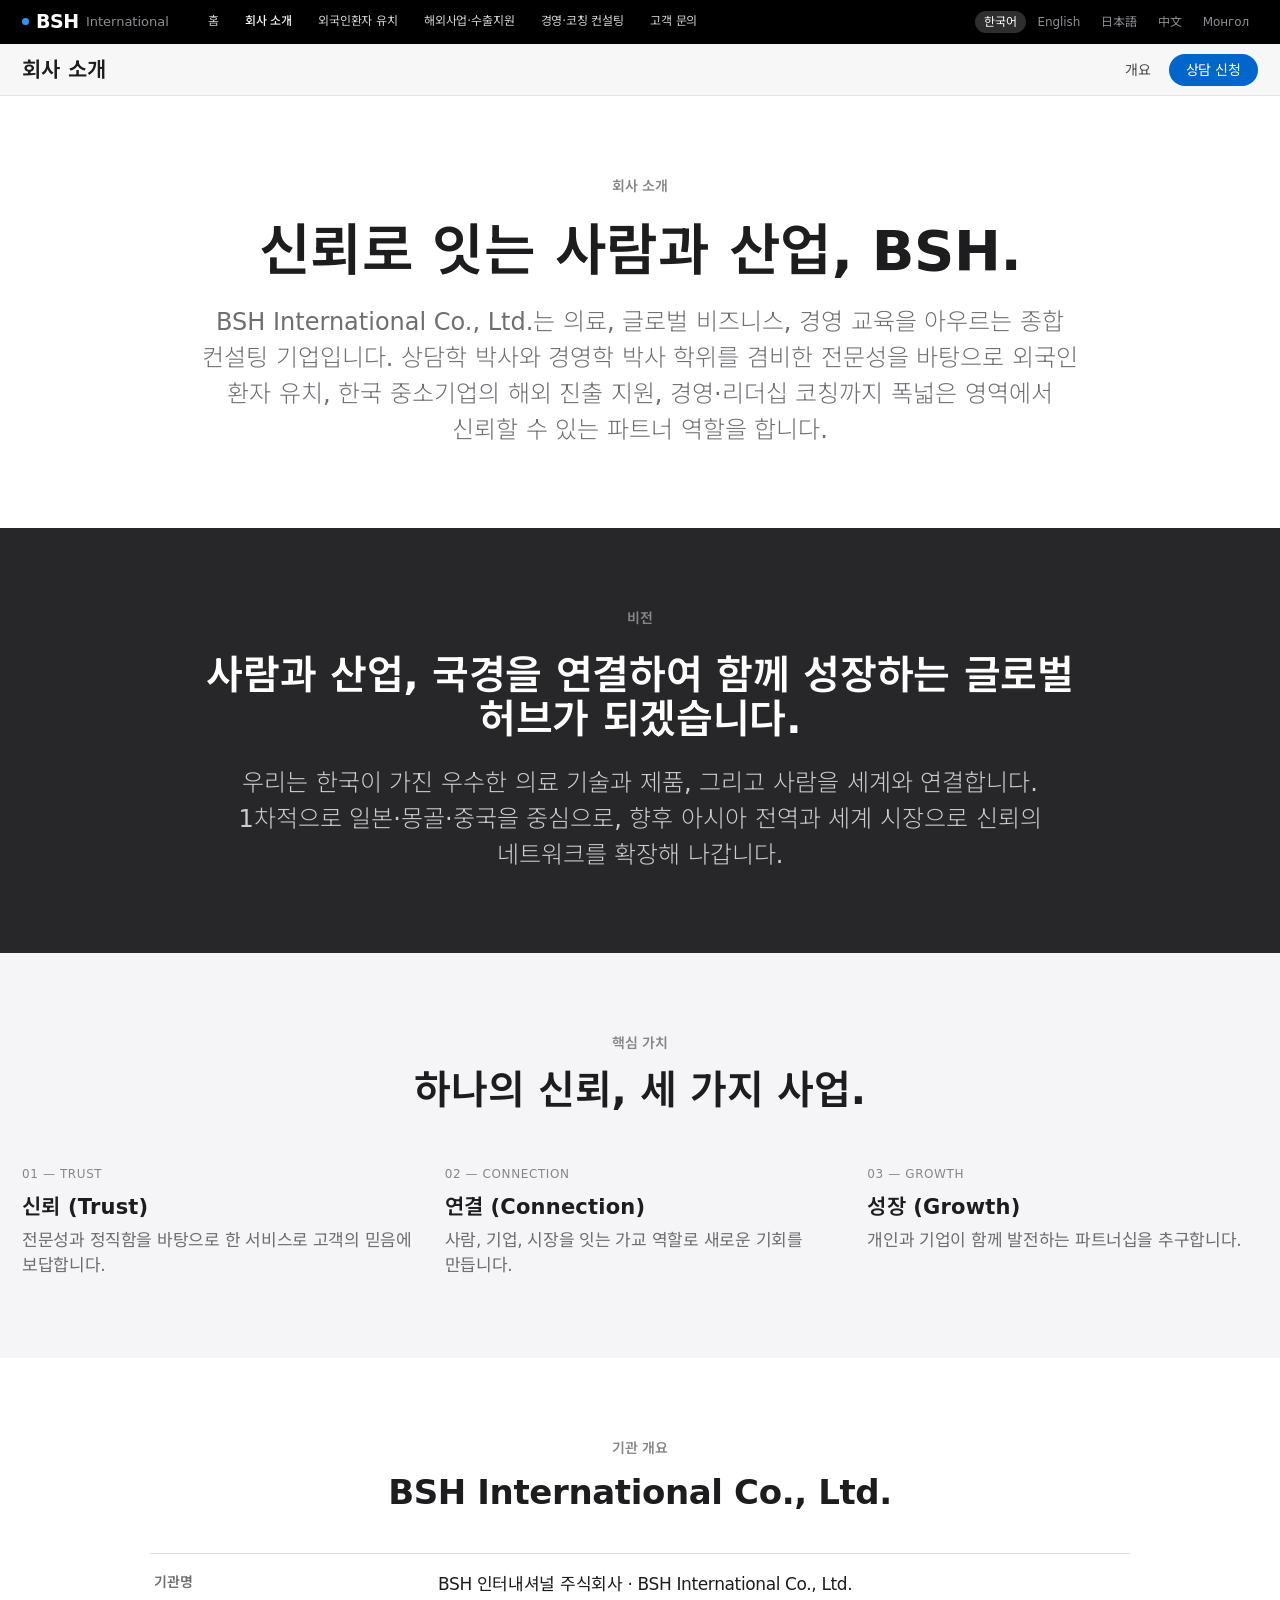
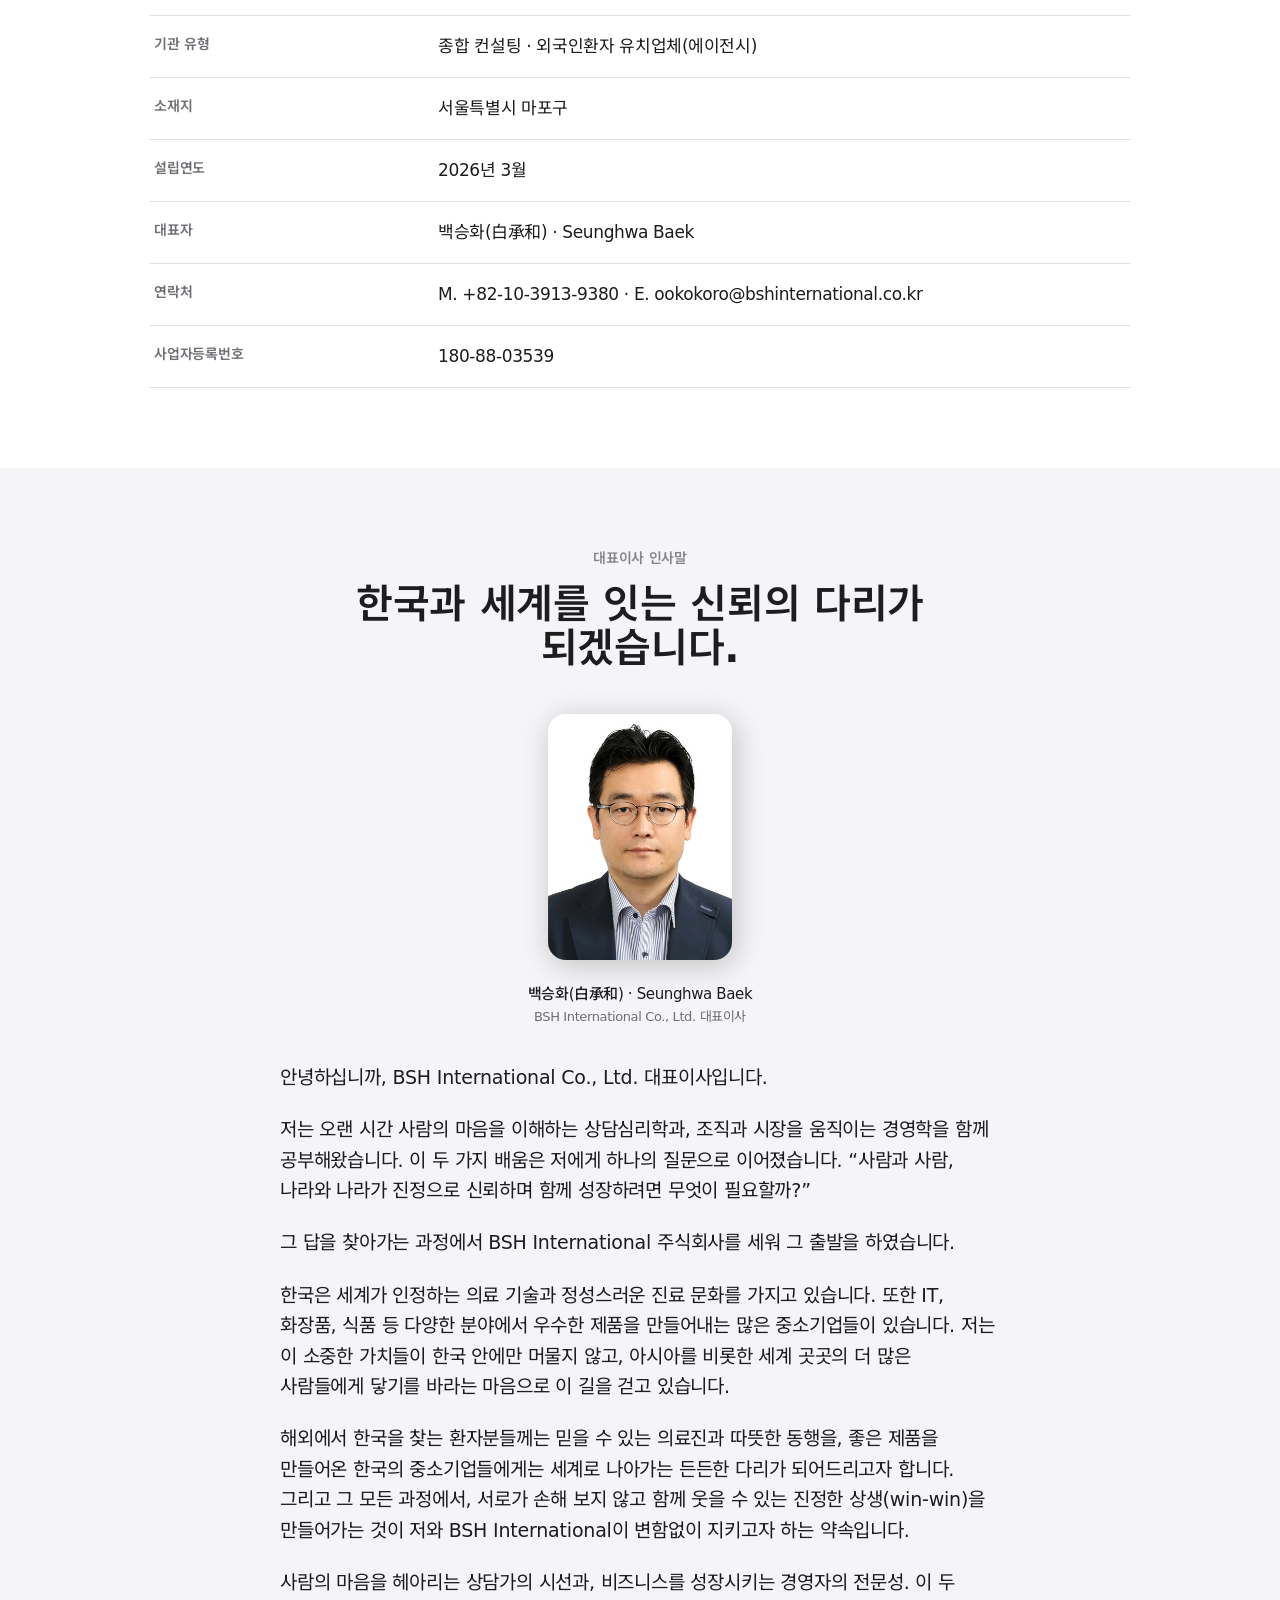
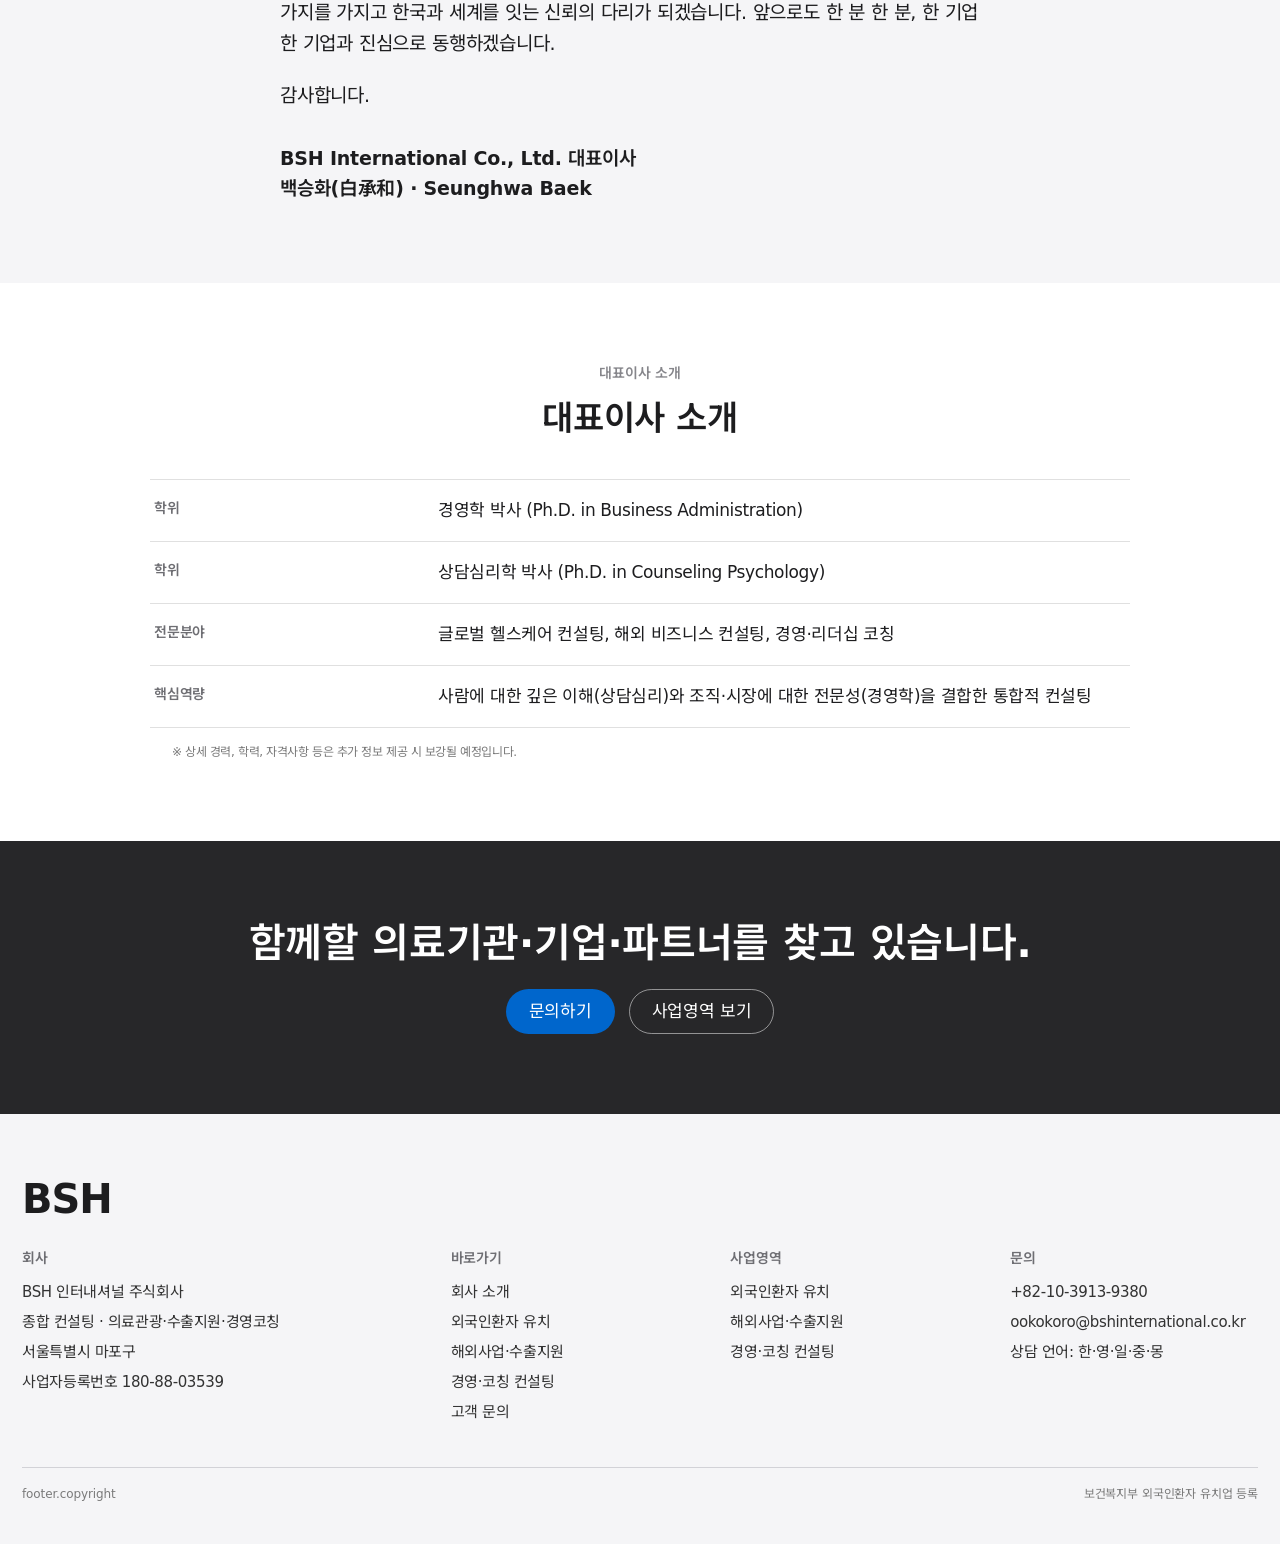
==== commit ac2d15f3: "chnage lang" ====
--- a/about.html
+++ b/about.html
@@ -8,7 +8,7 @@
   <link rel="preconnect" href="https://fonts.googleapis.com" />
   <link rel="preconnect" href="https://fonts.gstatic.com" crossorigin />
   <link href="https://fonts.googleapis.com/css2?family=Inter:wght@300;400;500;600;700&family=Noto+Sans+KR:wght@300;400;500;600;700&display=swap" rel="stylesheet" />
-  <link rel="stylesheet" href="assets/styles.css" />
+  <link rel="stylesheet" href="assets/styles.css?v=4" />
 </head>
 <body data-title-key="about.title" data-subnav-key="nav.about">
 
@@ -120,7 +120,7 @@
     </div>
   </section>
 
-  <script src="assets/i18n.js"></script>
-  <script src="assets/app.js"></script>
+  <script src="assets/i18n.js?v=4"></script>
+  <script src="assets/app.js?v=4"></script>
 </body>
 </html>
--- a/assets/styles.css
+++ b/assets/styles.css
@@ -125,35 +125,23 @@
 .gnav-links a.active { opacity: 1; font-weight: 500; }
 .gnav-right { margin-left: auto; display: flex; align-items: center; gap: 10px; }
 
-/* Language dropdown (dark utility) */
-.lang-select { position: relative; }
-.lang-toggle {
-  display: inline-flex; align-items: center; gap: 6px;
-  background: var(--ink); color: var(--on-dark);
-  border: none; border-radius: var(--r-sm);
-  font-size: 14px; letter-spacing: -0.224px; padding: 6px 12px;
-  transition: transform .12s ease;
-}
-.lang-toggle:active { transform: scale(0.95); }
-.lang-toggle svg { transition: transform .18s ease; }
-.lang-select.open .lang-toggle svg { transform: rotate(180deg); }
-.lang-menu {
-  position: absolute; top: calc(100% + 8px); right: 0; z-index: 1200;
-  min-width: 172px; padding: 6px;
-  background: var(--canvas); border: 1px solid var(--hairline-08);
-  border-radius: var(--r-md); box-shadow: 0 12px 34px rgba(0,0,0,0.18);
-  opacity: 0; visibility: hidden; transform: translateY(-6px);
-  transition: opacity .14s ease, transform .14s ease, visibility .14s;
-}
-.lang-select.open .lang-menu { opacity: 1; visibility: visible; transform: translateY(0); }
-.lang-item {
-  width: 100%; display: flex; align-items: center; gap: 10px;
-  background: transparent; border: none; border-radius: var(--r-sm);
-  padding: 9px 10px; text-align: left; color: var(--ink); font-size: 15px;
-}
-.lang-item:hover, .lang-item.active { background: var(--canvas-parchment); }
-.lang-item .lang-short { font-family: var(--text); font-size: 11px; letter-spacing: 0.4px; color: #86868b; width: 22px; flex: none; }
-.lang-item.active .lang-short { color: var(--ink); }
+/* Language switcher (inline native labels, on dark nav) */
+.lang-inline { display: inline-flex; align-items: center; gap: 3px; flex: none; }
+.lang-pill {
+  font-family: var(--text); font-size: 12px; letter-spacing: -0.1px;
+  background: transparent; border: none; border-radius: var(--r-pill);
+  padding: 5px 9px; color: #8e8e93; cursor: pointer; line-height: 1; white-space: nowrap;
+  transition: color .12s ease, background .12s ease, transform .12s ease;
+}
+.lang-pill:hover { color: #f5f5f7; }
+.lang-pill.active { color: #fff; background: rgba(255,255,255,0.18); }
+.lang-pill:active { transform: scale(0.94); }
+@media (max-width: 600px) {
+  .gnav-inner { gap: 12px; padding: 0 14px; }
+  .gnav-brand small { display: none; }
+  .lang-pill { font-size: 11px; padding: 5px 6px; }
+  .lang-inline { gap: 1px; }
+}
 
 .hamburger { display: none; background: transparent; border: none; padding: 6px; }
 .hamburger span { display: block; width: 18px; height: 1.5px; background: #f5f5f7; margin: 4px 0; transition: .2s; }
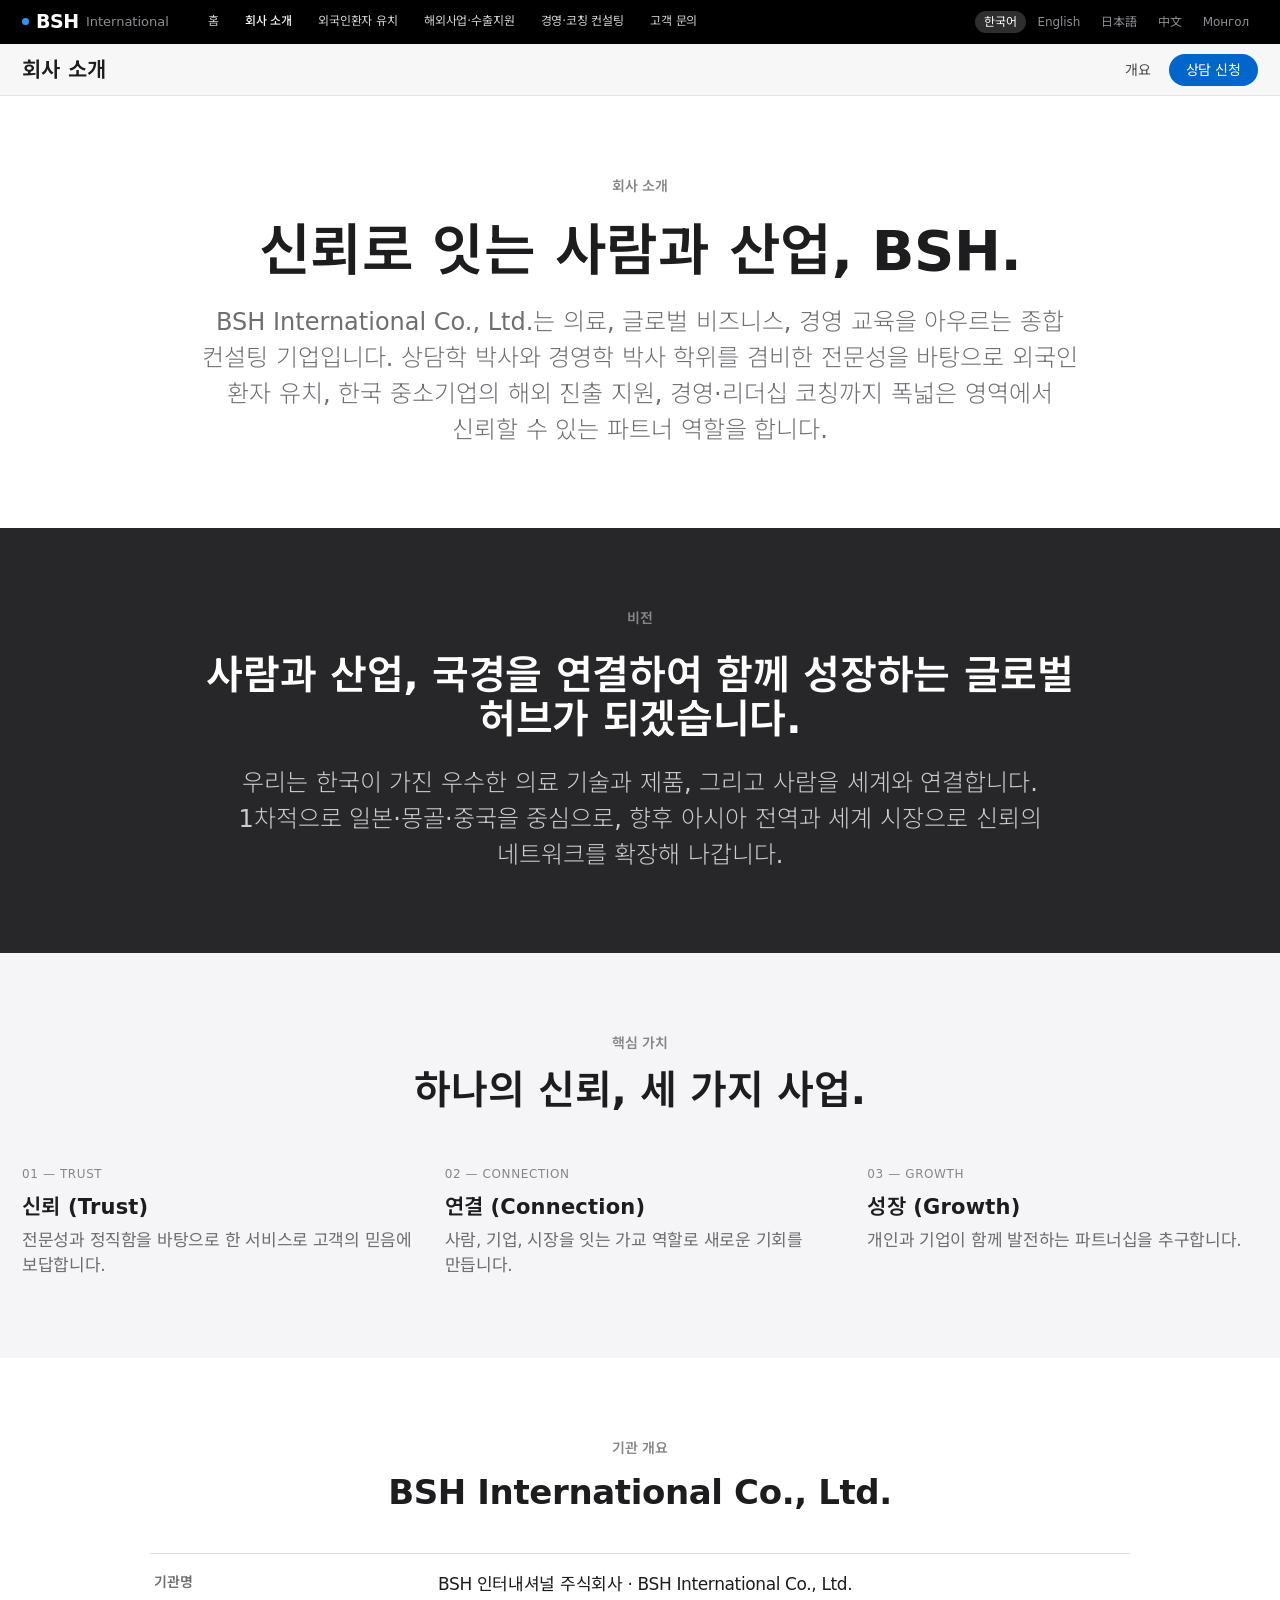
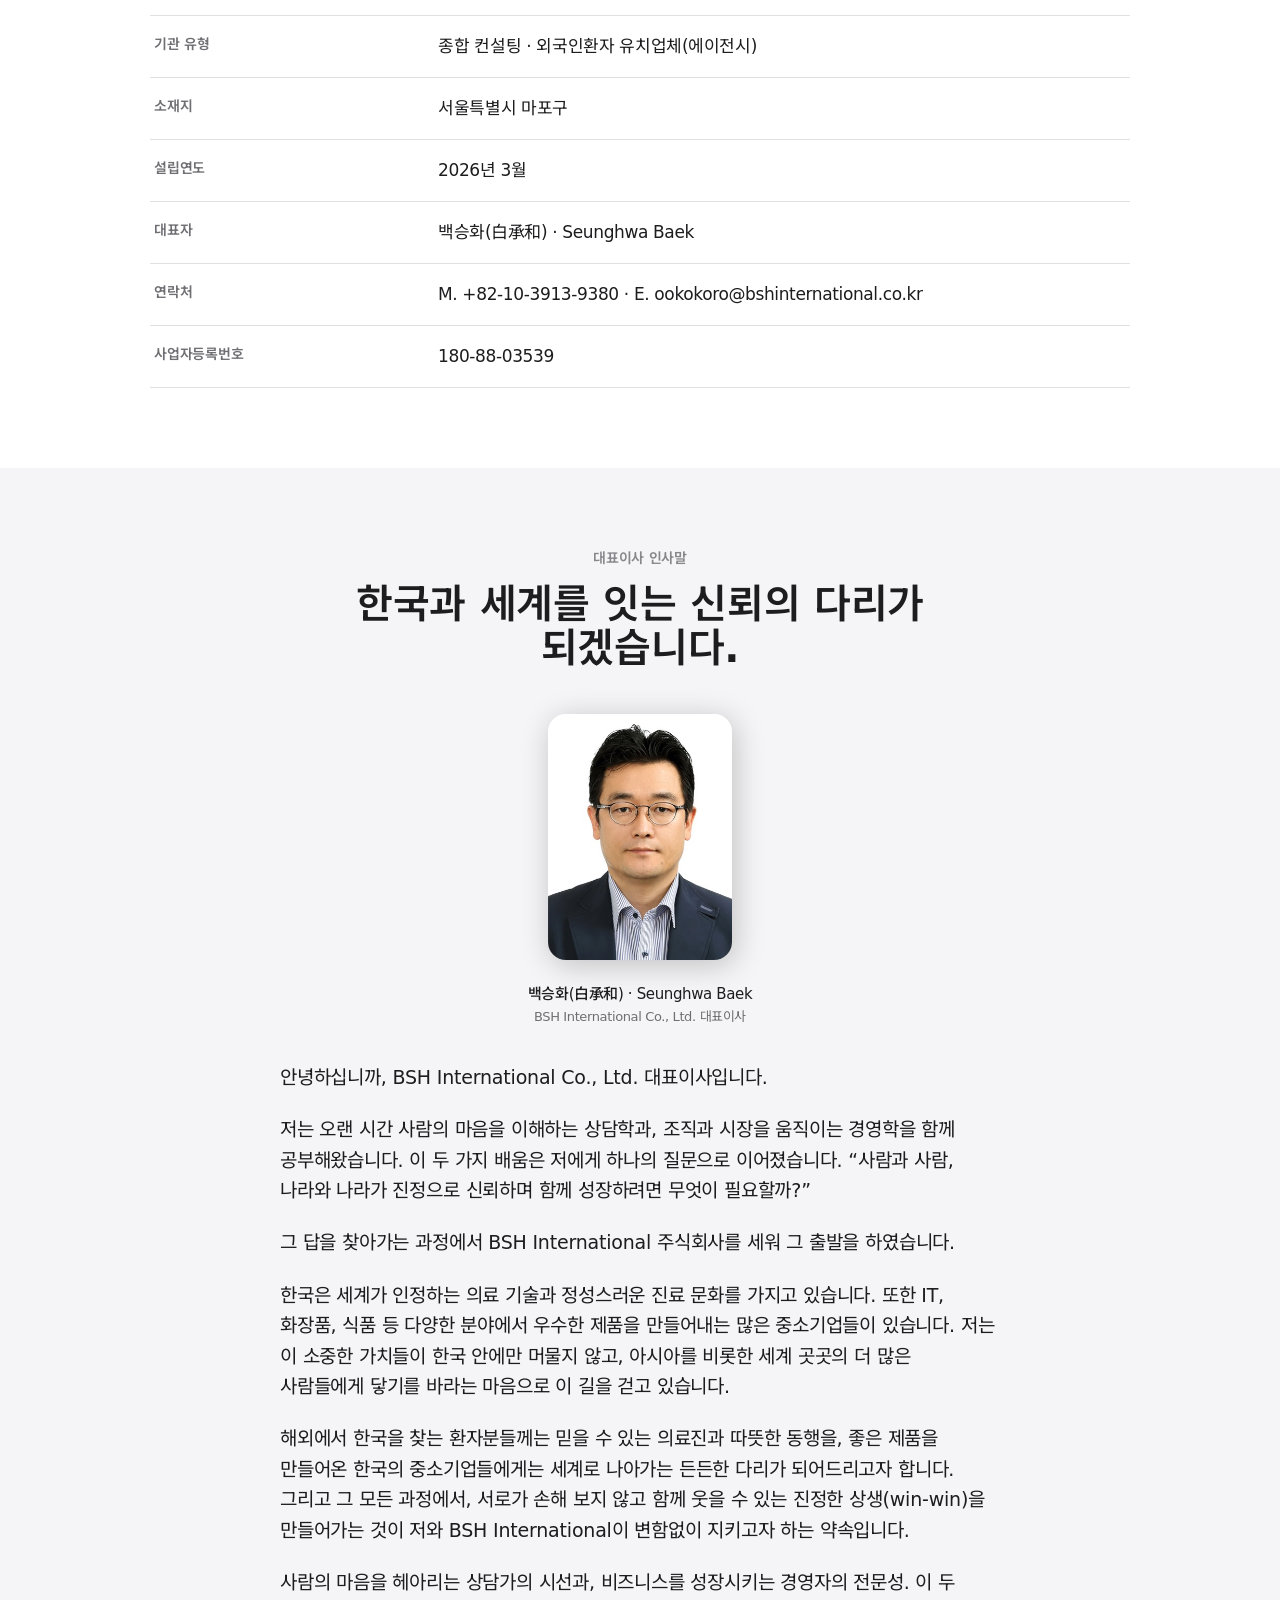
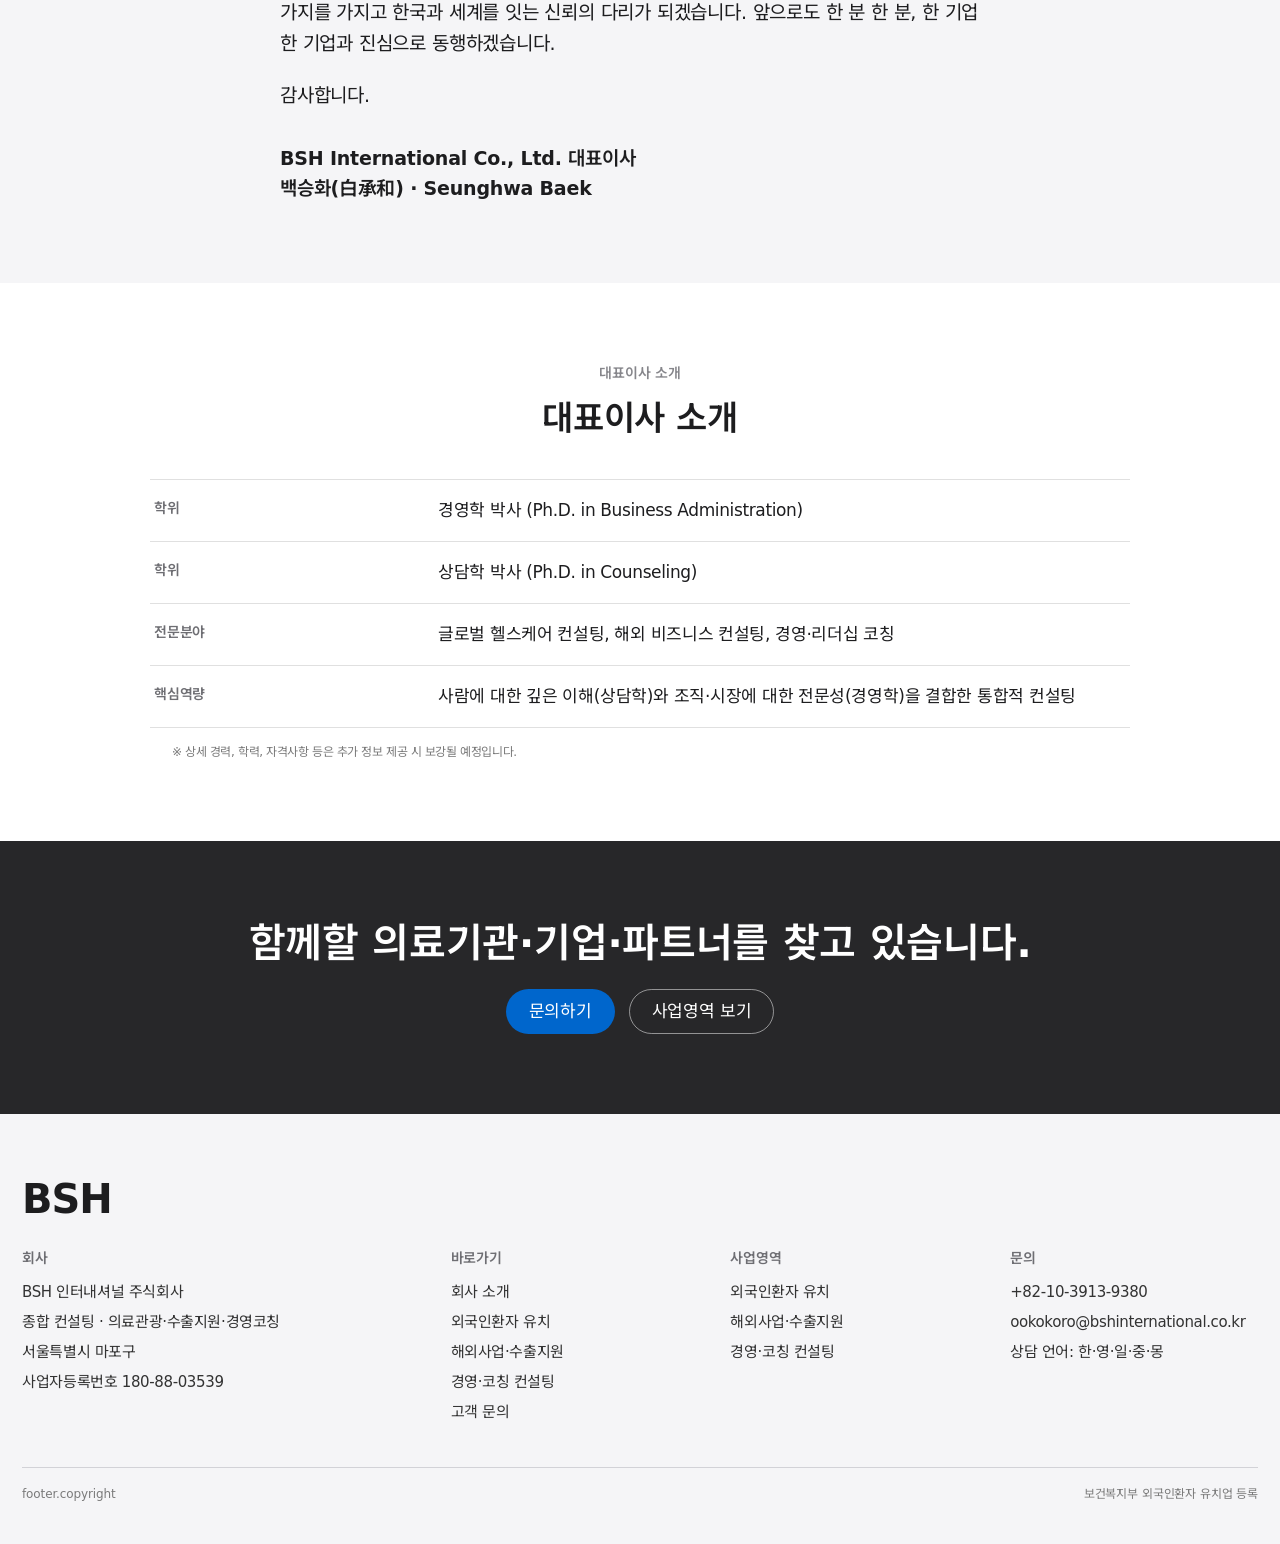
==== commit a6dcdc7c: "counseling" ====
--- a/about.html
+++ b/about.html
@@ -8,7 +8,7 @@
   <link rel="preconnect" href="https://fonts.googleapis.com" />
   <link rel="preconnect" href="https://fonts.gstatic.com" crossorigin />
   <link href="https://fonts.googleapis.com/css2?family=Inter:wght@300;400;500;600;700&family=Noto+Sans+KR:wght@300;400;500;600;700&display=swap" rel="stylesheet" />
-  <link rel="stylesheet" href="assets/styles.css?v=4" />
+  <link rel="stylesheet" href="assets/styles.css?v=5" />
 </head>
 <body data-title-key="about.title" data-subnav-key="nav.about">
 
@@ -84,7 +84,7 @@
     </figure>
     <div class="prose">
       <p data-i18n="about.ceo_p1">안녕하십니까, BSH International Co., Ltd. 대표이사입니다.</p>
-      <p data-i18n="about.ceo_p2">저는 오랜 시간 사람의 마음을 이해하는 상담심리학과, 조직과 시장을 움직이는 경영학을 함께 공부해왔습니다. 이 두 가지 배움은 저에게 하나의 질문으로 이어졌습니다. “사람과 사람, 나라와 나라가 진정으로 신뢰하며 함께 성장하려면 무엇이 필요할까?”</p>
+      <p data-i18n="about.ceo_p2">저는 오랜 시간 사람의 마음을 이해하는 상담학과, 조직과 시장을 움직이는 경영학을 함께 공부해왔습니다. 이 두 가지 배움은 저에게 하나의 질문으로 이어졌습니다. “사람과 사람, 나라와 나라가 진정으로 신뢰하며 함께 성장하려면 무엇이 필요할까?”</p>
       <p data-i18n="about.ceo_p3">그 답을 찾아가는 과정에서 BSH International 주식회사를 세워 그 출발을 하였습니다.</p>
       <p data-i18n="about.ceo_p4">한국은 세계가 인정하는 의료 기술과 정성스러운 진료 문화를 가지고 있습니다. 또한 IT, 화장품, 식품 등 다양한 분야에서 우수한 제품을 만들어내는 많은 중소기업들이 있습니다. 저는 이 소중한 가치들이 한국 안에만 머물지 않고, 아시아를 비롯한 세계 곳곳의 더 많은 사람들에게 닿기를 바라는 마음으로 이 길을 걷고 있습니다.</p>
       <p data-i18n="about.ceo_p5">해외에서 한국을 찾는 환자분들께는 믿을 수 있는 의료진과 따뜻한 동행을, 좋은 제품을 만들어온 한국의 중소기업들에게는 세계로 나아가는 든든한 다리가 되어드리고자 합니다. 그리고 그 모든 과정에서, 서로가 손해 보지 않고 함께 웃을 수 있는 진정한 상생(win-win)을 만들어가는 것이 저와 BSH International이 변함없이 지키고자 하는 약속입니다.</p>
@@ -102,9 +102,9 @@
     </div>
     <dl class="spec">
       <div class="spec-row"><dt data-i18n="about.pf_deg_h">학위</dt><dd data-i18n="about.pf_deg1">경영학 박사 (Ph.D. in Business Administration)</dd></div>
-      <div class="spec-row"><dt data-i18n="about.pf_deg_h">학위</dt><dd data-i18n="about.pf_deg2">상담심리학 박사 (Ph.D. in Counseling Psychology)</dd></div>
+      <div class="spec-row"><dt data-i18n="about.pf_deg_h">학위</dt><dd data-i18n="about.pf_deg2">상담학 박사 (Ph.D. in Counseling)</dd></div>
       <div class="spec-row"><dt data-i18n="about.pf_field_h">전문분야</dt><dd data-i18n="about.pf_field_v">글로벌 헬스케어 컨설팅, 해외 비즈니스 컨설팅, 경영·리더십 코칭</dd></div>
-      <div class="spec-row"><dt data-i18n="about.pf_core_h">핵심역량</dt><dd data-i18n="about.pf_core_v">사람에 대한 깊은 이해(상담심리)와 조직·시장에 대한 전문성(경영학)을 결합한 통합적 컨설팅</dd></div>
+      <div class="spec-row"><dt data-i18n="about.pf_core_h">핵심역량</dt><dd data-i18n="about.pf_core_v">사람에 대한 깊은 이해(상담학)와 조직·시장에 대한 전문성(경영학)을 결합한 통합적 컨설팅</dd></div>
     </dl>
     <p class="form-note" style="max-width:980px;margin:16px auto 0;padding-inline:22px" data-i18n="about.pf_note">※ 상세 경력, 학력, 자격사항 등은 추가 정보 제공 시 보강될 예정입니다.</p>
   </section>
@@ -120,7 +120,7 @@
     </div>
   </section>
 
-  <script src="assets/i18n.js?v=4"></script>
-  <script src="assets/app.js?v=4"></script>
+  <script src="assets/i18n.js?v=5"></script>
+  <script src="assets/app.js?v=5"></script>
 </body>
 </html>
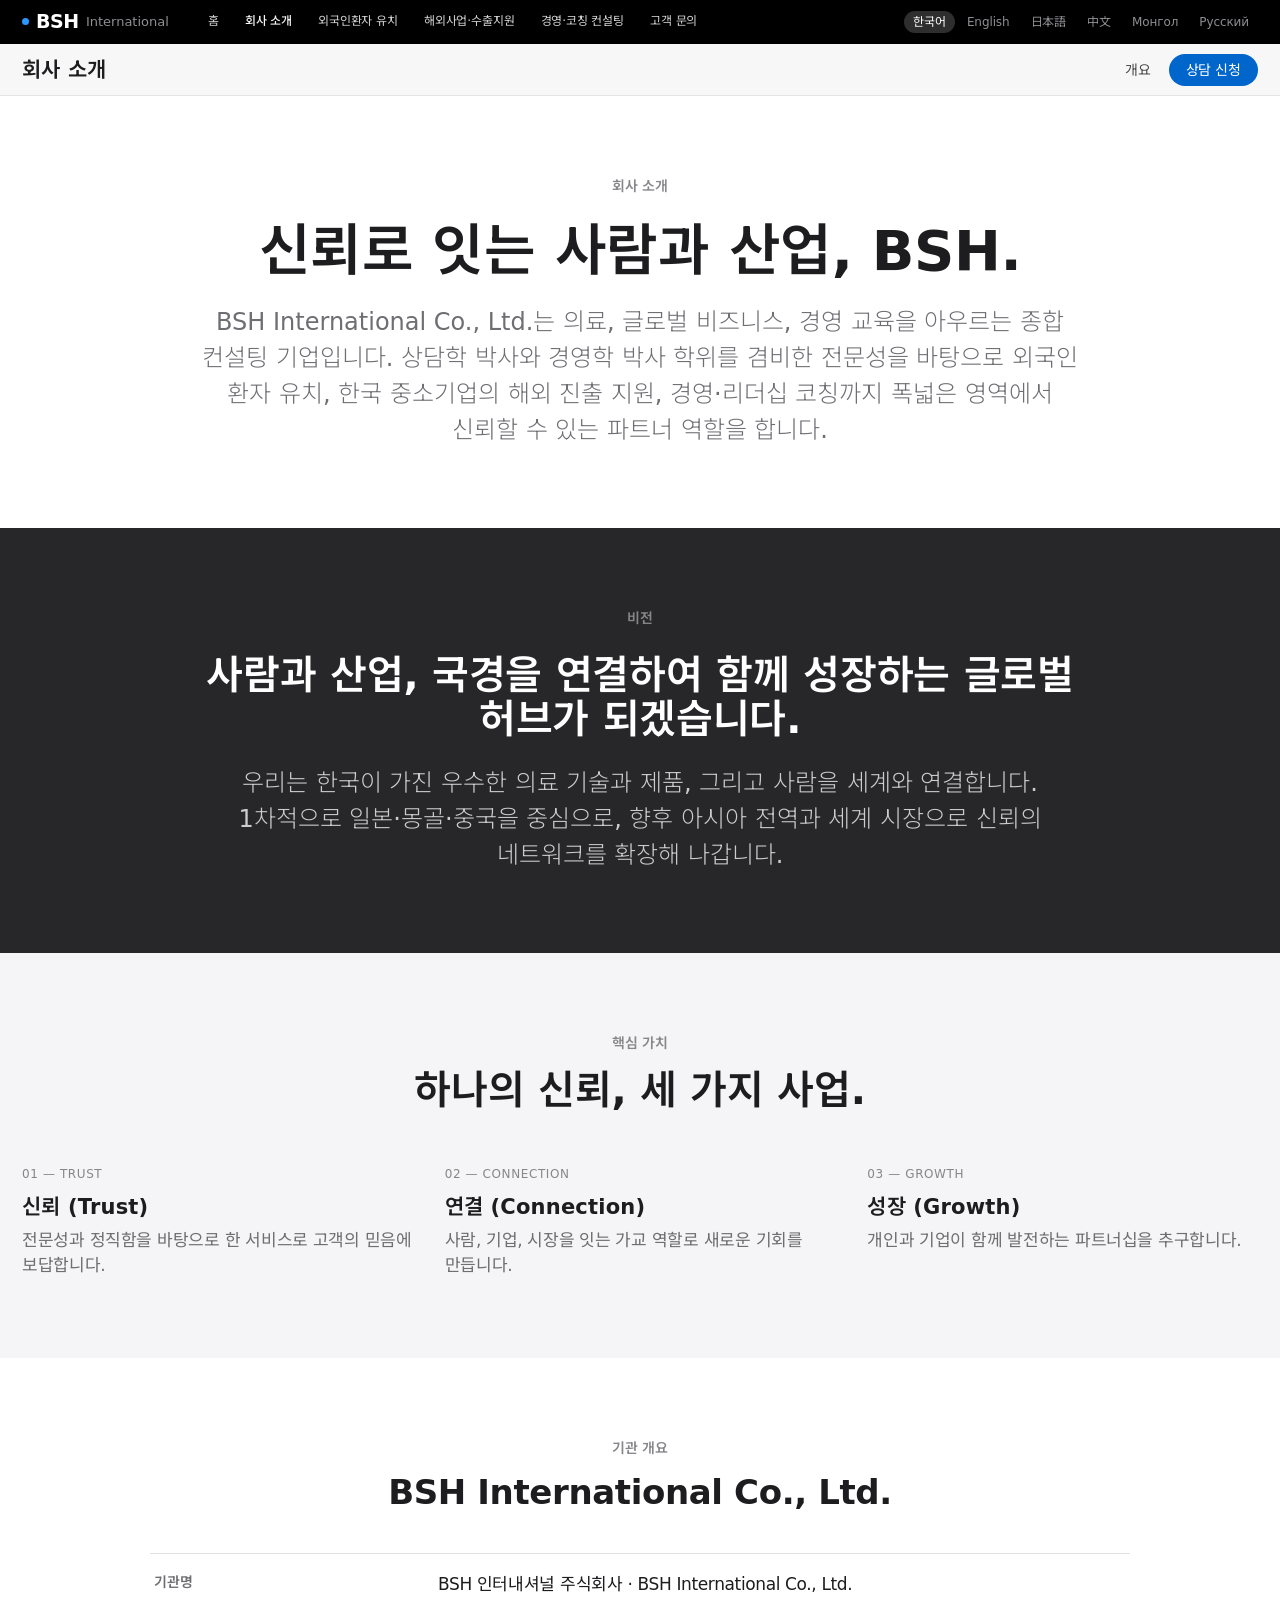
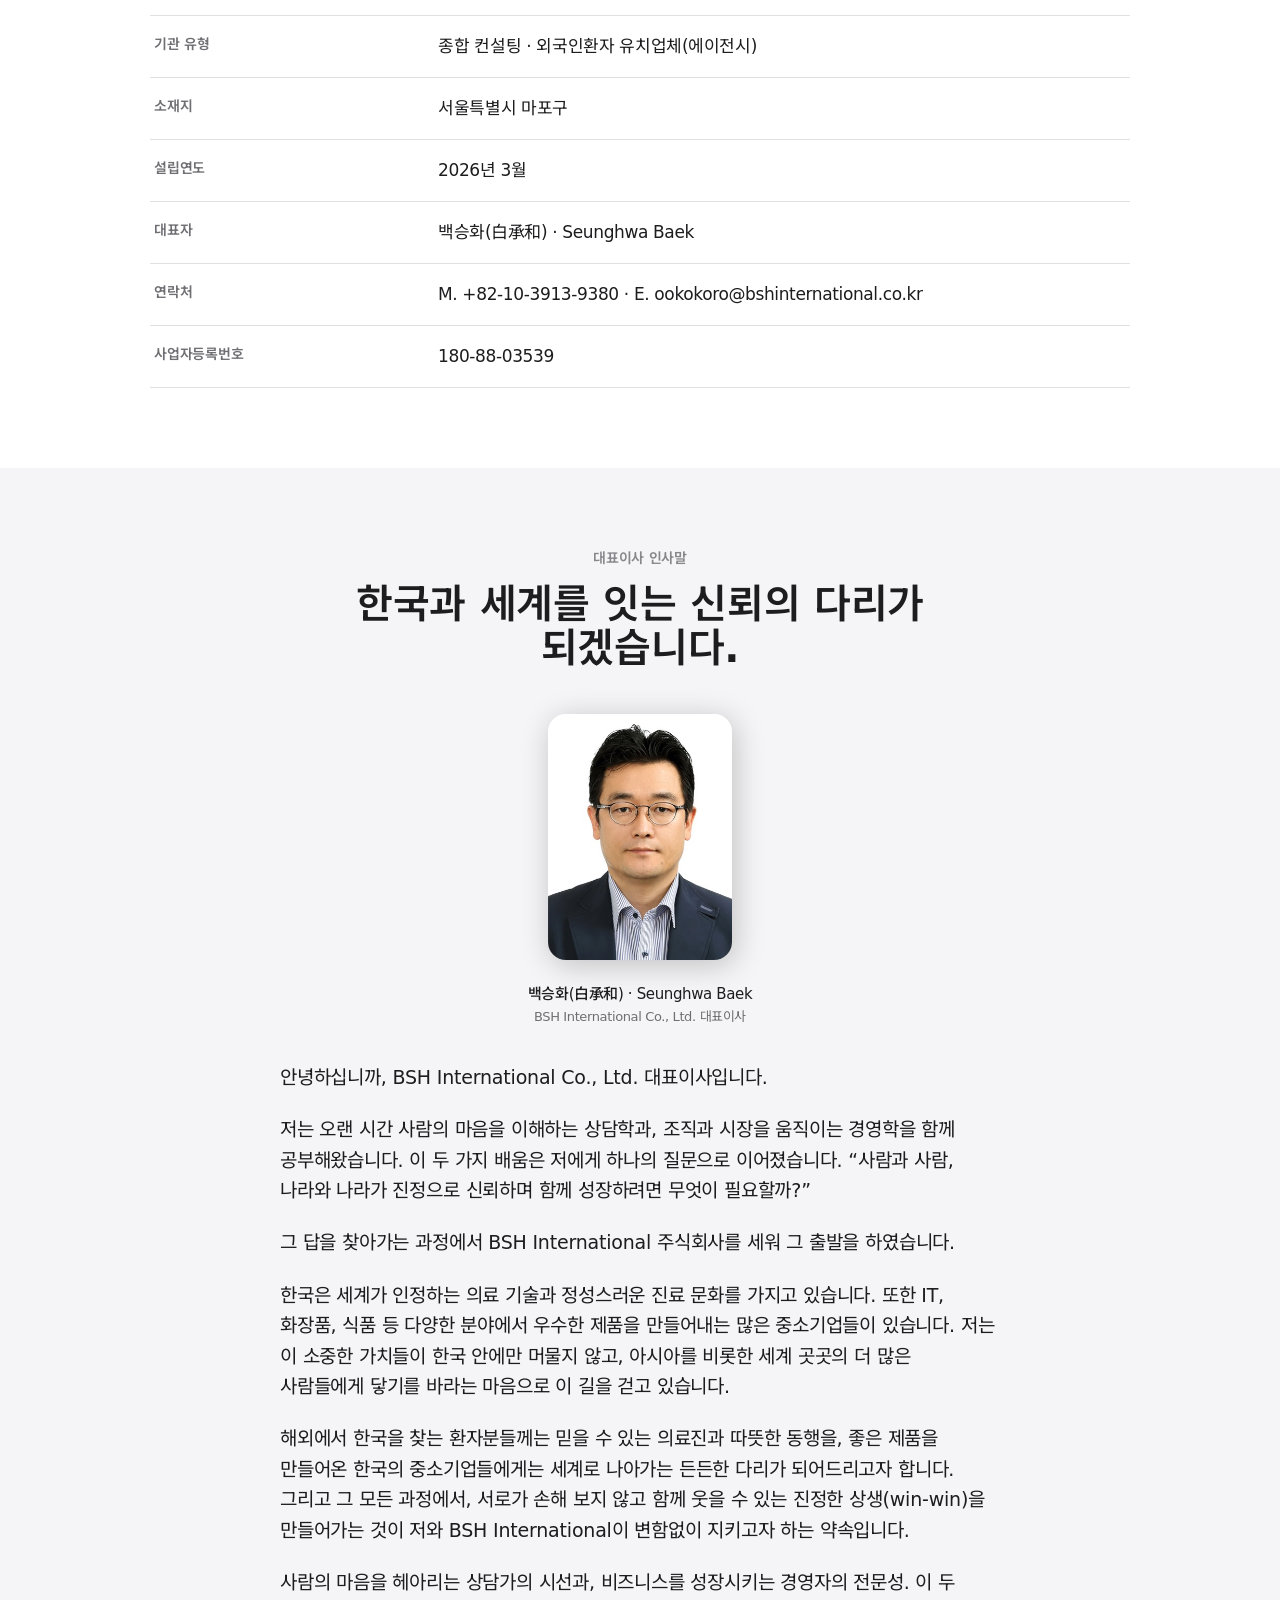
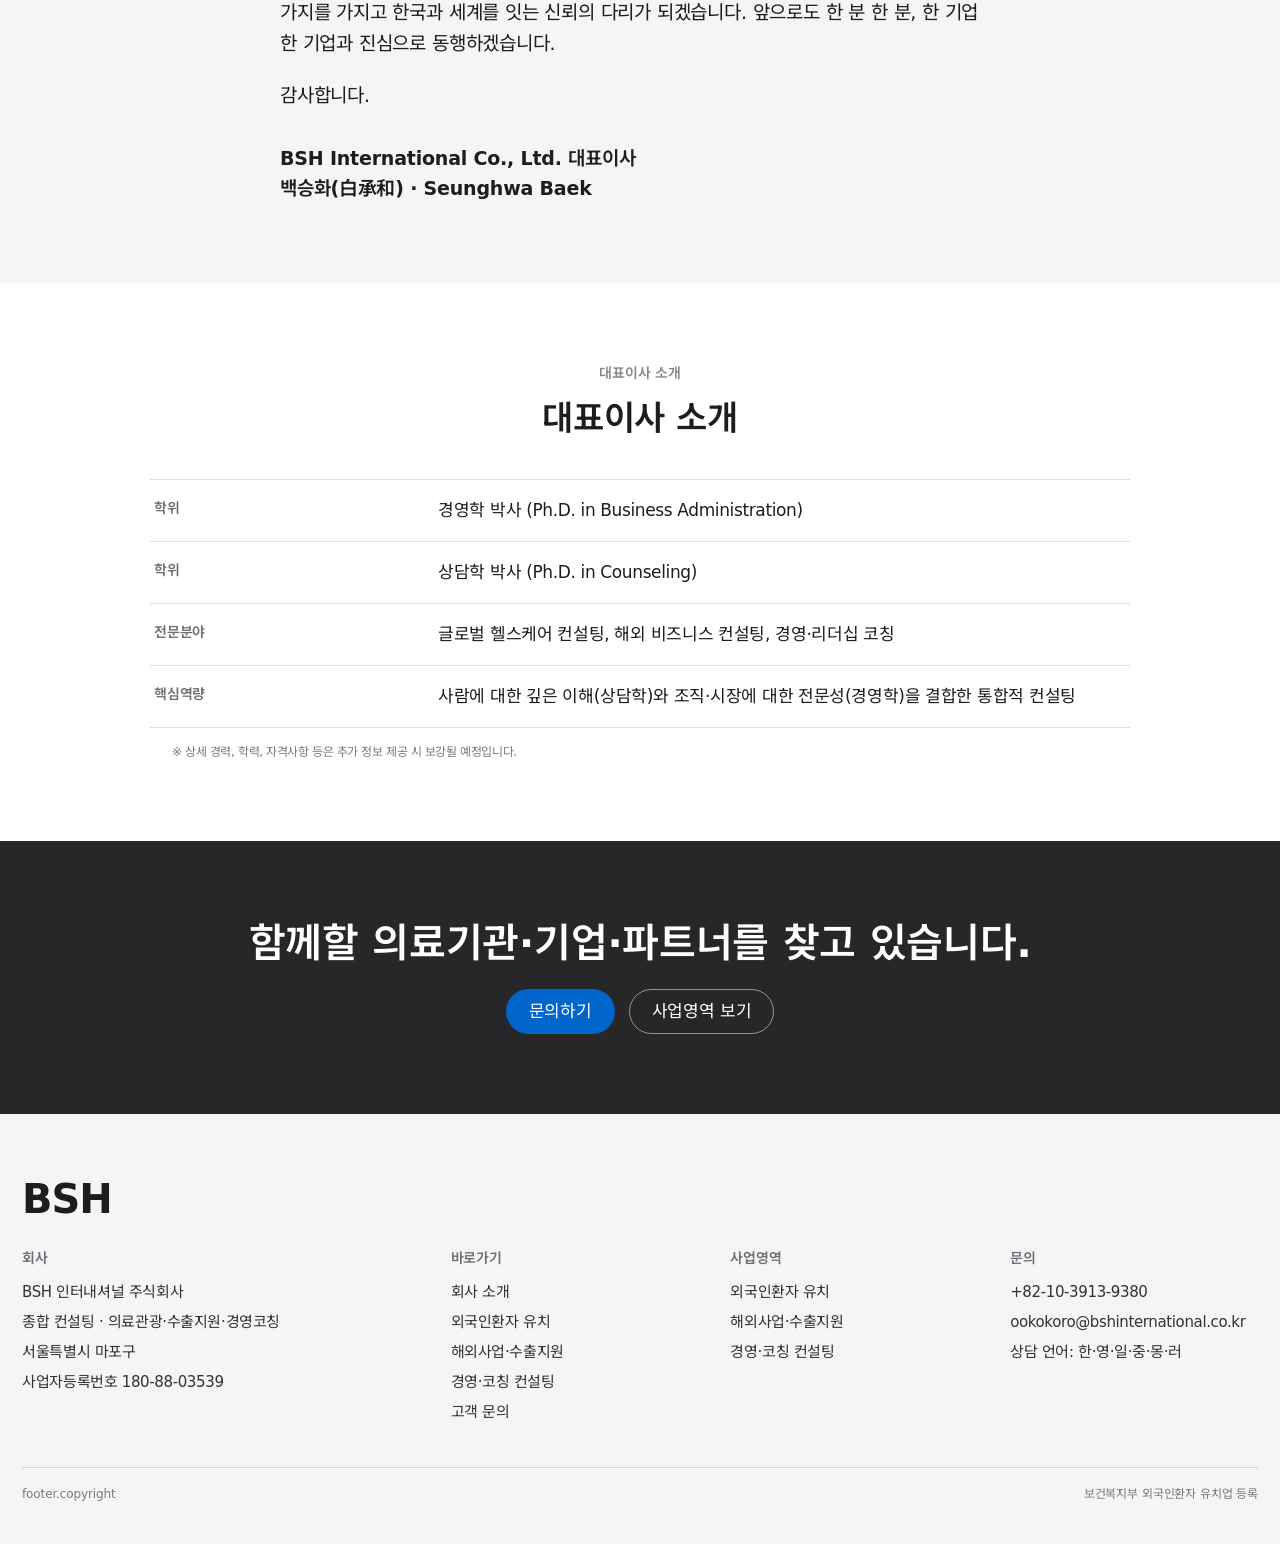
==== commit 7c8ae477: "russian" ====
--- a/about.html
+++ b/about.html
@@ -8,7 +8,7 @@
   <link rel="preconnect" href="https://fonts.googleapis.com" />
   <link rel="preconnect" href="https://fonts.gstatic.com" crossorigin />
   <link href="https://fonts.googleapis.com/css2?family=Inter:wght@300;400;500;600;700&family=Noto+Sans+KR:wght@300;400;500;600;700&display=swap" rel="stylesheet" />
-  <link rel="stylesheet" href="assets/styles.css?v=5" />
+  <link rel="stylesheet" href="assets/styles.css?v=6" />
 </head>
 <body data-title-key="about.title" data-subnav-key="nav.about">
 
@@ -120,7 +120,7 @@
     </div>
   </section>
 
-  <script src="assets/i18n.js?v=5"></script>
-  <script src="assets/app.js?v=5"></script>
+  <script src="assets/i18n.js?v=6"></script>
+  <script src="assets/app.js?v=6"></script>
 </body>
 </html>
--- a/assets/styles.css
+++ b/assets/styles.css
@@ -142,6 +142,10 @@
   .lang-pill { font-size: 11px; padding: 5px 6px; }
   .lang-inline { gap: 1px; }
 }
+@media (max-width: 430px) {
+  .gnav-inner { gap: 8px; padding: 0 10px; }
+  .lang-pill { font-size: 10px; padding: 4px 5px; letter-spacing: -0.3px; }
+}
 
 .hamburger { display: none; background: transparent; border: none; padding: 6px; }
 .hamburger span { display: block; width: 18px; height: 1.5px; background: #f5f5f7; margin: 4px 0; transition: .2s; }
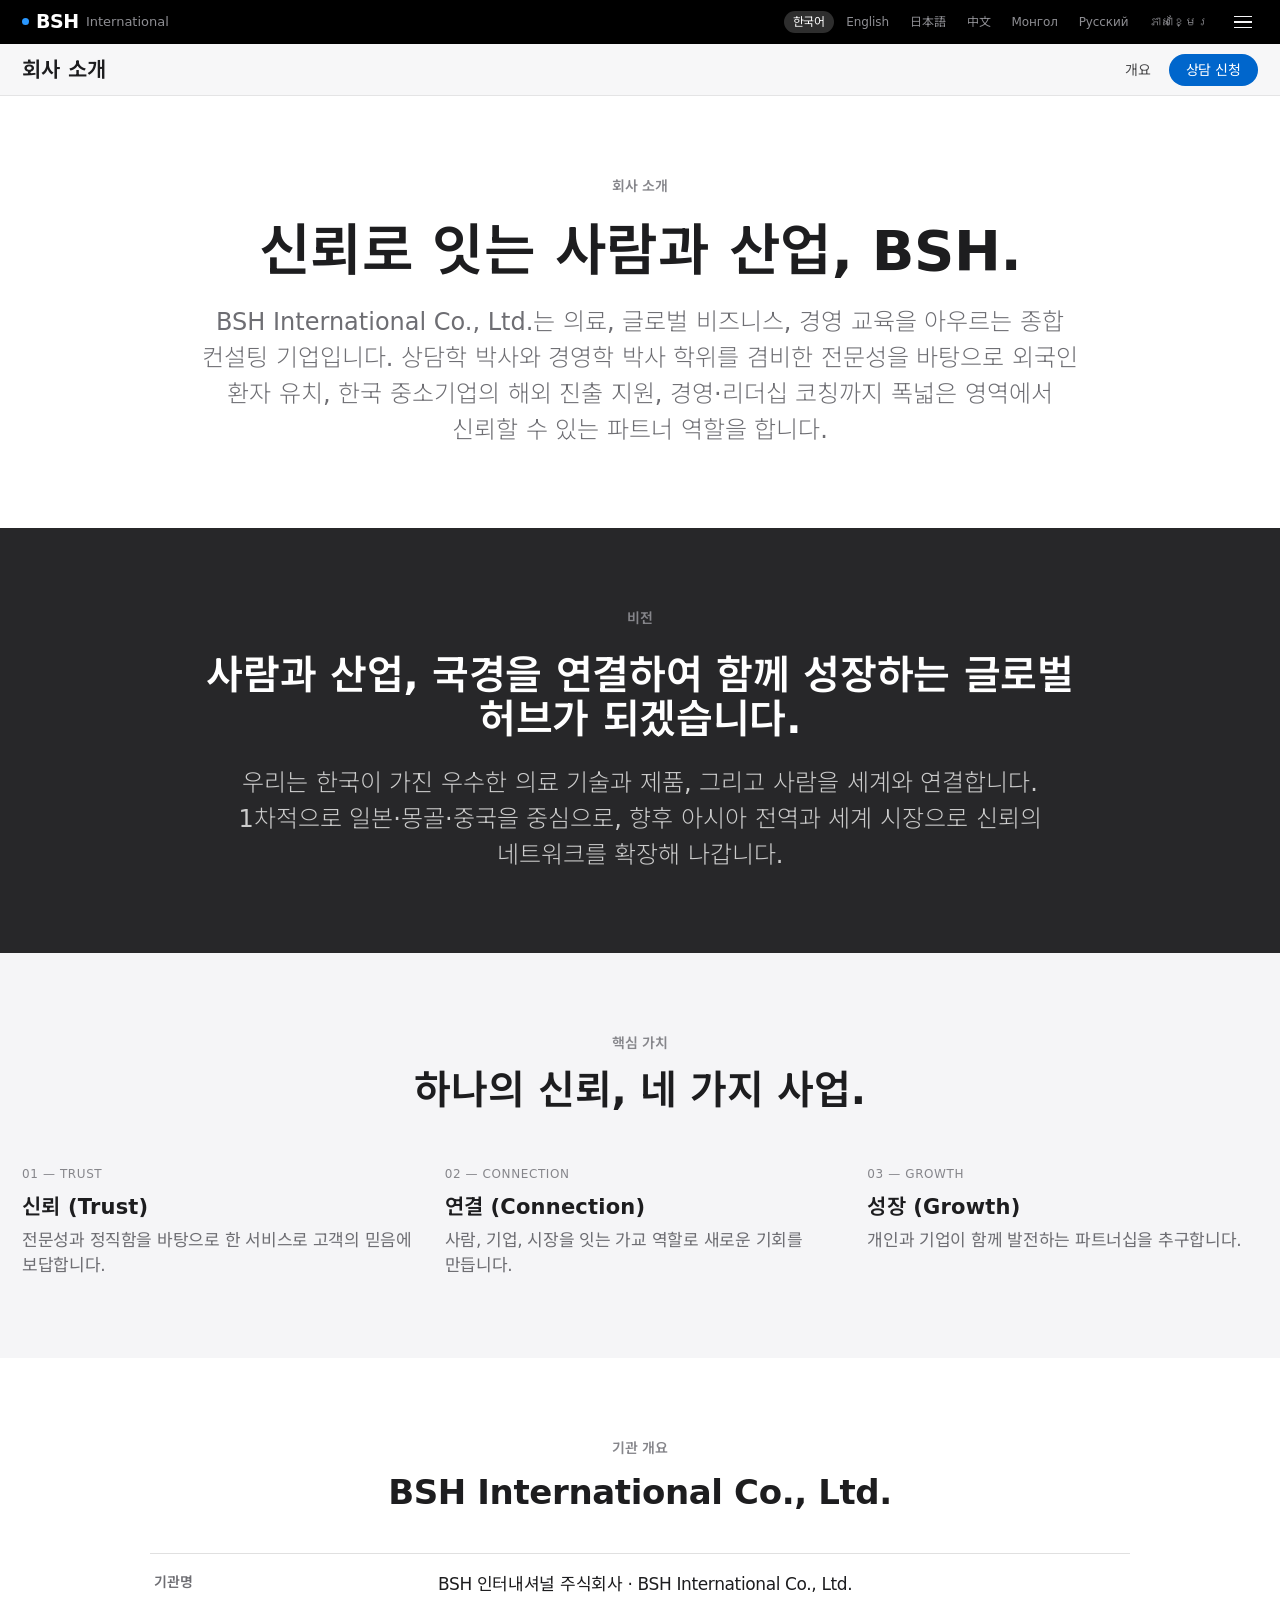
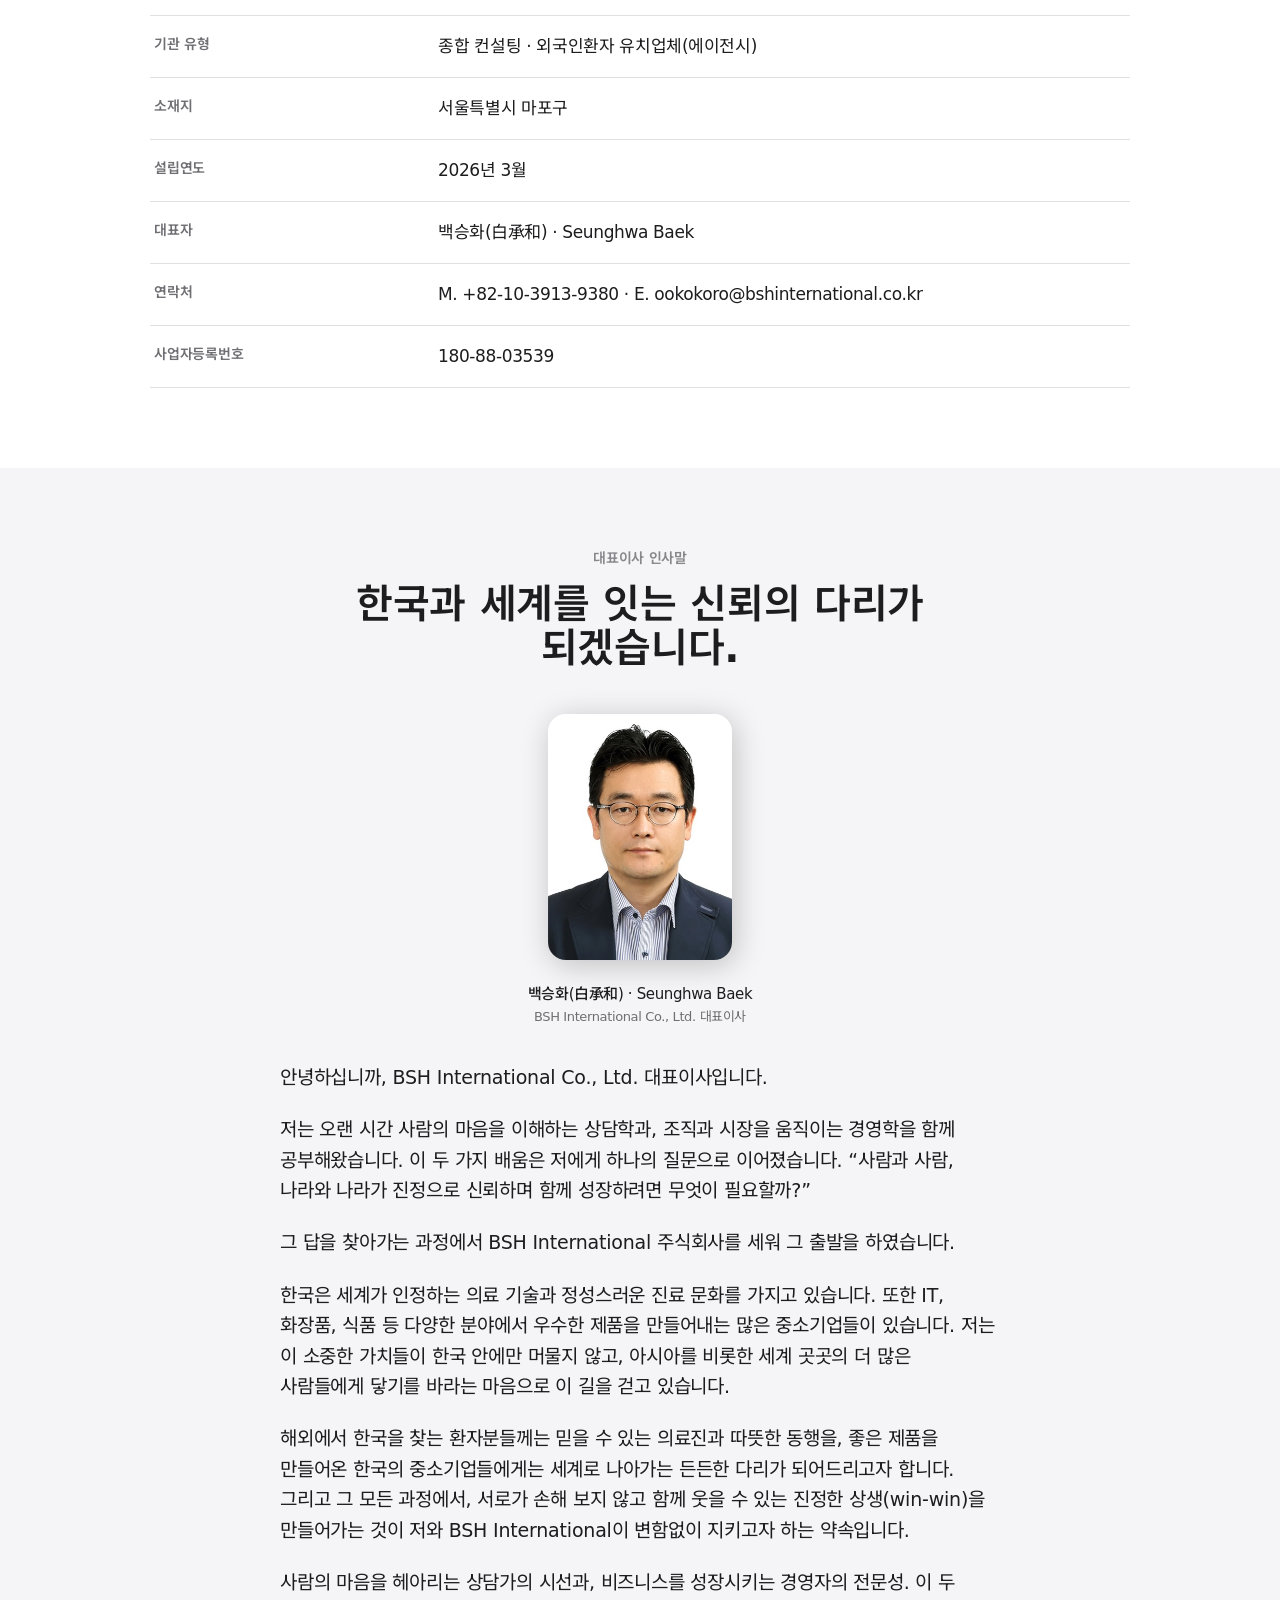
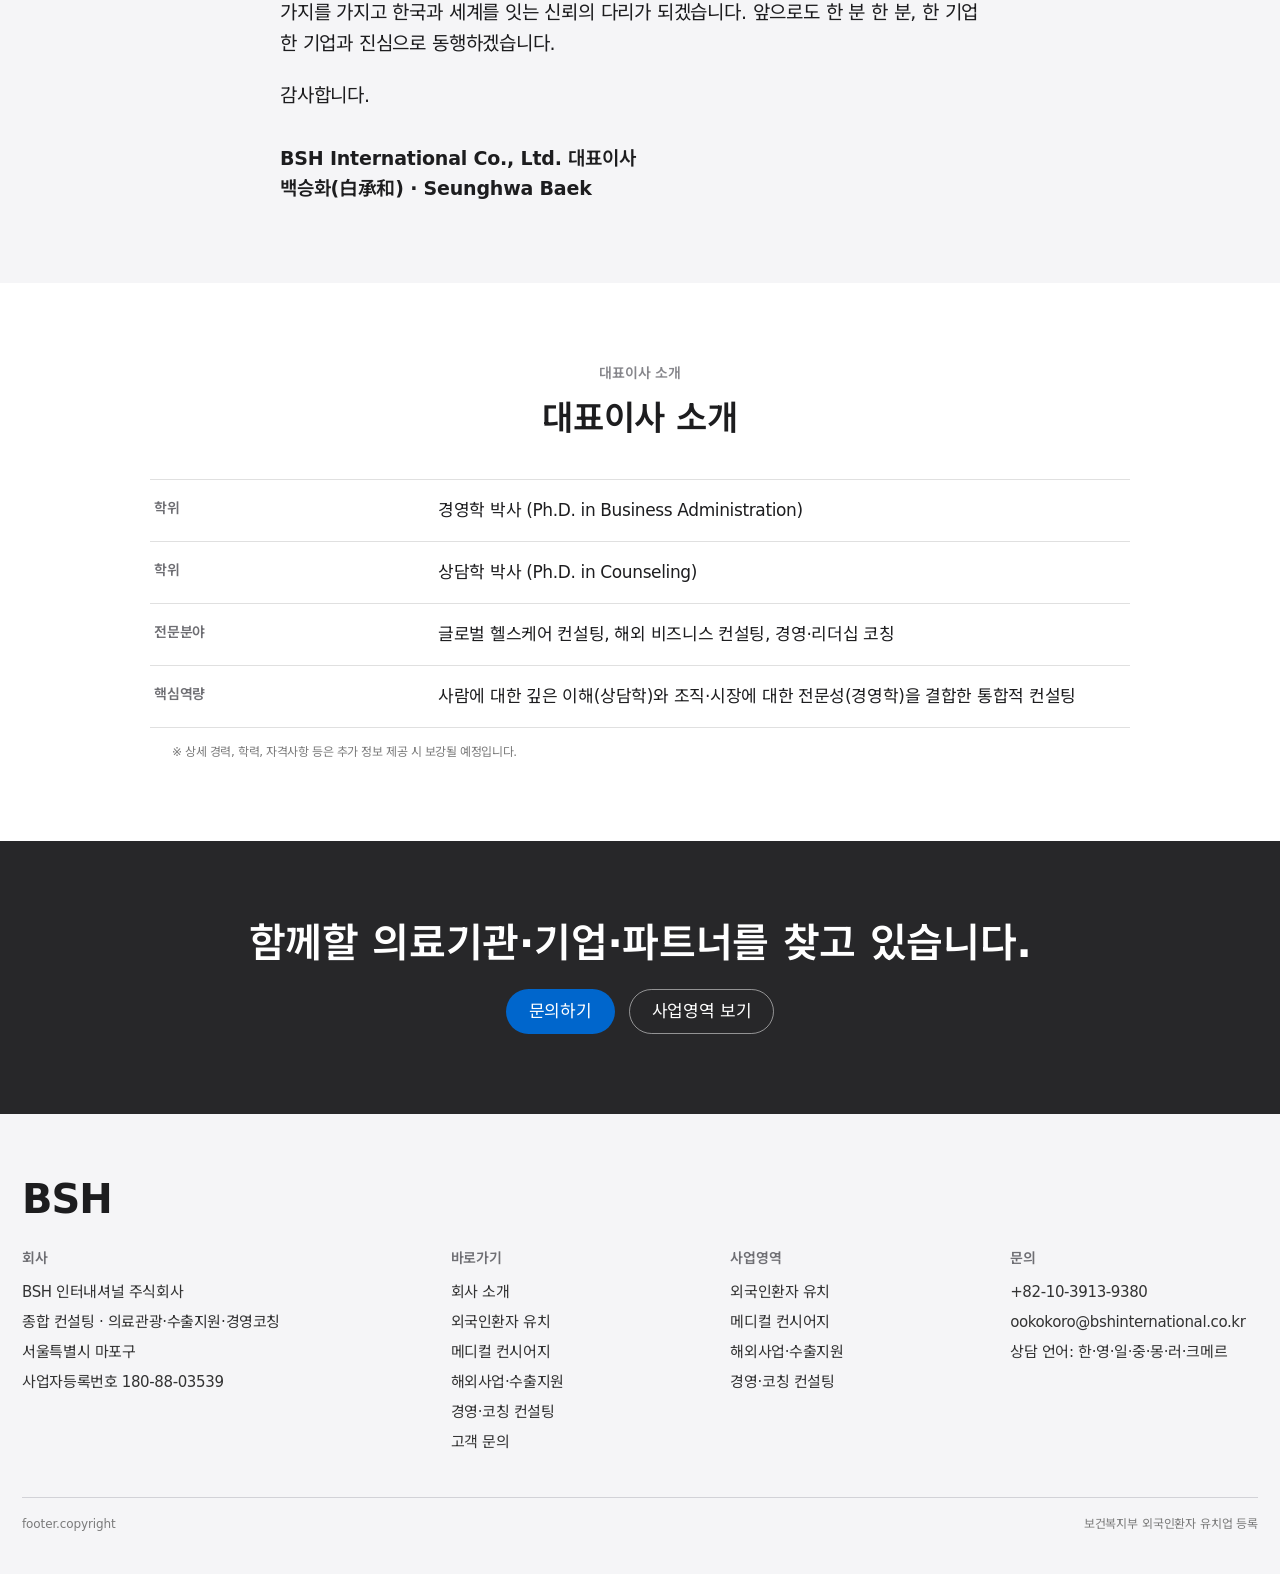
==== commit 0c3638a7: "add medical concierge (business 02) Co-Authored-By: Claude Opus 5.5 <noreply@anthropic.com>" ====
--- a/about.html
+++ b/about.html
@@ -8,7 +8,7 @@
   <link rel="preconnect" href="https://fonts.googleapis.com" />
   <link rel="preconnect" href="https://fonts.gstatic.com" crossorigin />
   <link href="https://fonts.googleapis.com/css2?family=Inter:wght@300;400;500;600;700&family=Noto+Sans+KR:wght@300;400;500;600;700&display=swap" rel="stylesheet" />
-  <link rel="stylesheet" href="assets/styles.css?v=6" />
+  <link rel="stylesheet" href="assets/styles.css?v=7" />
 </head>
 <body data-title-key="about.title" data-subnav-key="nav.about">
 
@@ -34,7 +34,7 @@
   <section class="tile tile-parchment">
     <div class="tile-inner" style="text-align:center">
       <span class="section-label" data-i18n="about.values_eyebrow">핵심 가치</span>
-      <h2 class="t-display" style="margin-bottom:48px" data-i18n="home.biz_h2">하나의 신뢰, 세 가지 사업.</h2>
+      <h2 class="t-display" style="margin-bottom:48px" data-i18n="home.biz_h2">하나의 신뢰, 네 가지 사업.</h2>
       <div class="triplet">
         <div>
           <span class="num">01 — TRUST</span>
@@ -120,7 +120,7 @@
     </div>
   </section>
 
-  <script src="assets/i18n.js?v=6"></script>
-  <script src="assets/app.js?v=6"></script>
+  <script src="assets/i18n.js?v=7"></script>
+  <script src="assets/app.js?v=7"></script>
 </body>
 </html>
--- a/assets/styles.css
+++ b/assets/styles.css
@@ -118,6 +118,7 @@
 .gnav-brand small { font-weight: 300; color: #8e8e93; font-size: 13px; letter-spacing: 0; }
 .gnav-links { display: flex; gap: 4px; margin-left: 6px; }
 .gnav-links a {
+  white-space: nowrap;
   font-size: 12px; font-weight: 400; letter-spacing: -0.12px; color: #f5f5f7;
   padding: 6px 11px; border-radius: var(--r-sm); opacity: 0.86;
 }
@@ -341,21 +342,36 @@
   .t-hero { font-size: 44px; }
   .t-display { font-size: 36px; }
 }
-@media (max-width: 833px) {
+/* 7 nav links + 7 language pills: collapse to the hamburger before they overflow.
+   Breakpoints follow each language's measured nav width. */
+@media (max-width: 1500px) {
+  .global-nav .gnav-links.open {
+    display: flex; flex-direction: column; gap: 2px;
+    position: fixed; inset: 44px 0 auto 0; background: var(--surface-black);
+    padding: 12px 22px 20px; z-index: 1001;
+  }
+  .global-nav .gnav-links.open a { font-size: 17px; padding: 12px 4px; opacity: 0.95; }
+  html[lang="mn"] .gnav-links { display: none; }
+  html[lang="mn"] .hamburger { display: block; }
+}
+@media (max-width: 1440px) {
+  html[lang="ru"] .gnav-links { display: none; }
+  html[lang="ru"] .hamburger { display: block; }
+}
+@media (max-width: 1360px) {
+  html[lang="ja"] .gnav-links, html[lang="km"] .gnav-links { display: none; }
+  html[lang="ja"] .hamburger, html[lang="km"] .hamburger { display: block; }
+}
+@media (max-width: 1290px) {
   .gnav-links { display: none; }
   .hamburger { display: block; }
+}
+@media (max-width: 833px) {
   .tile-split, .contact-grid { grid-template-columns: 1fr; gap: 36px; }
   .tile-split.reverse > .tile-visual { order: 0; }
   .triplet, .cols-3 { grid-template-columns: 1fr; }
   .cols-2 { grid-template-columns: 1fr; }
   .footer-grid { grid-template-columns: 1fr 1fr; }
-  /* mobile menu tray */
-  .gnav-links.open {
-    display: flex; flex-direction: column; gap: 2px;
-    position: fixed; inset: 44px 0 auto 0; background: var(--surface-black);
-    padding: 12px 22px 20px; z-index: 1001;
-  }
-  .gnav-links.open a { font-size: 17px; padding: 12px 4px; opacity: 0.95; }
 }
 @media (max-width: 640px) {
   .t-hero { font-size: 34px; }
